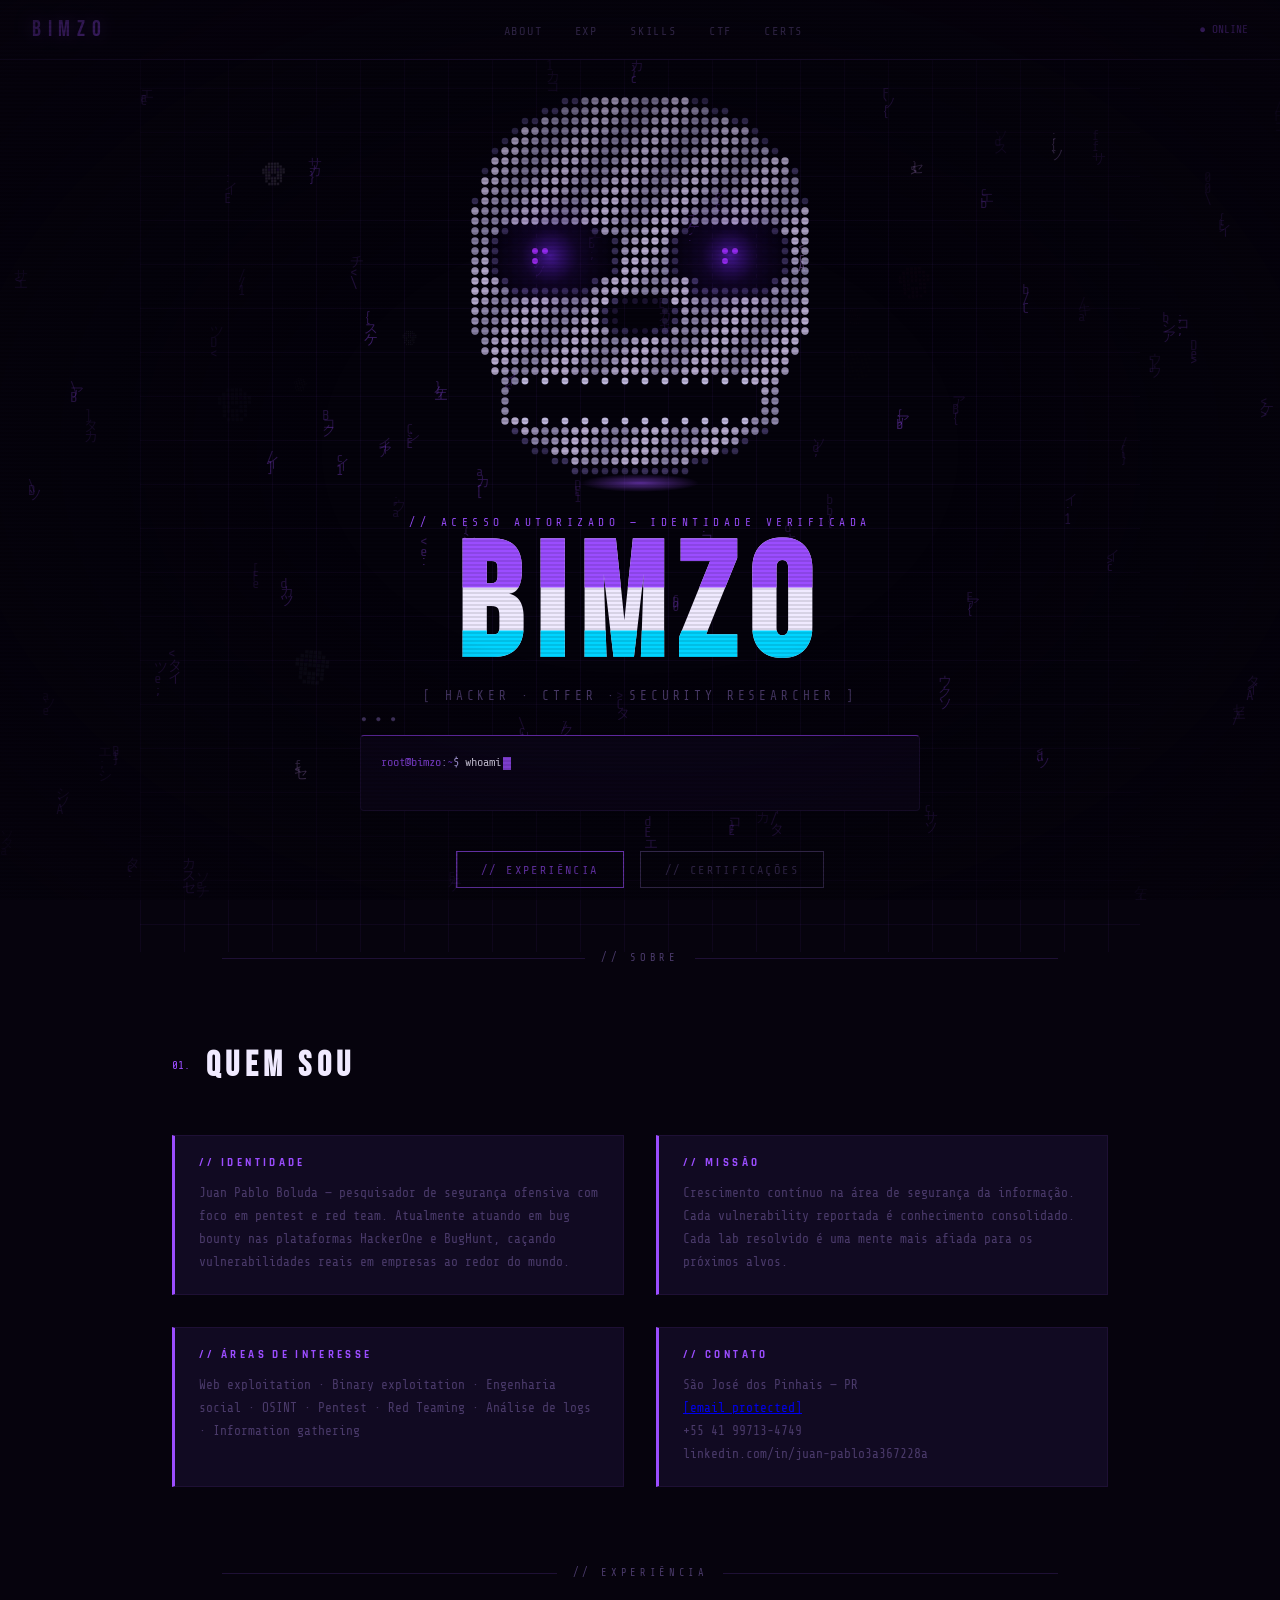
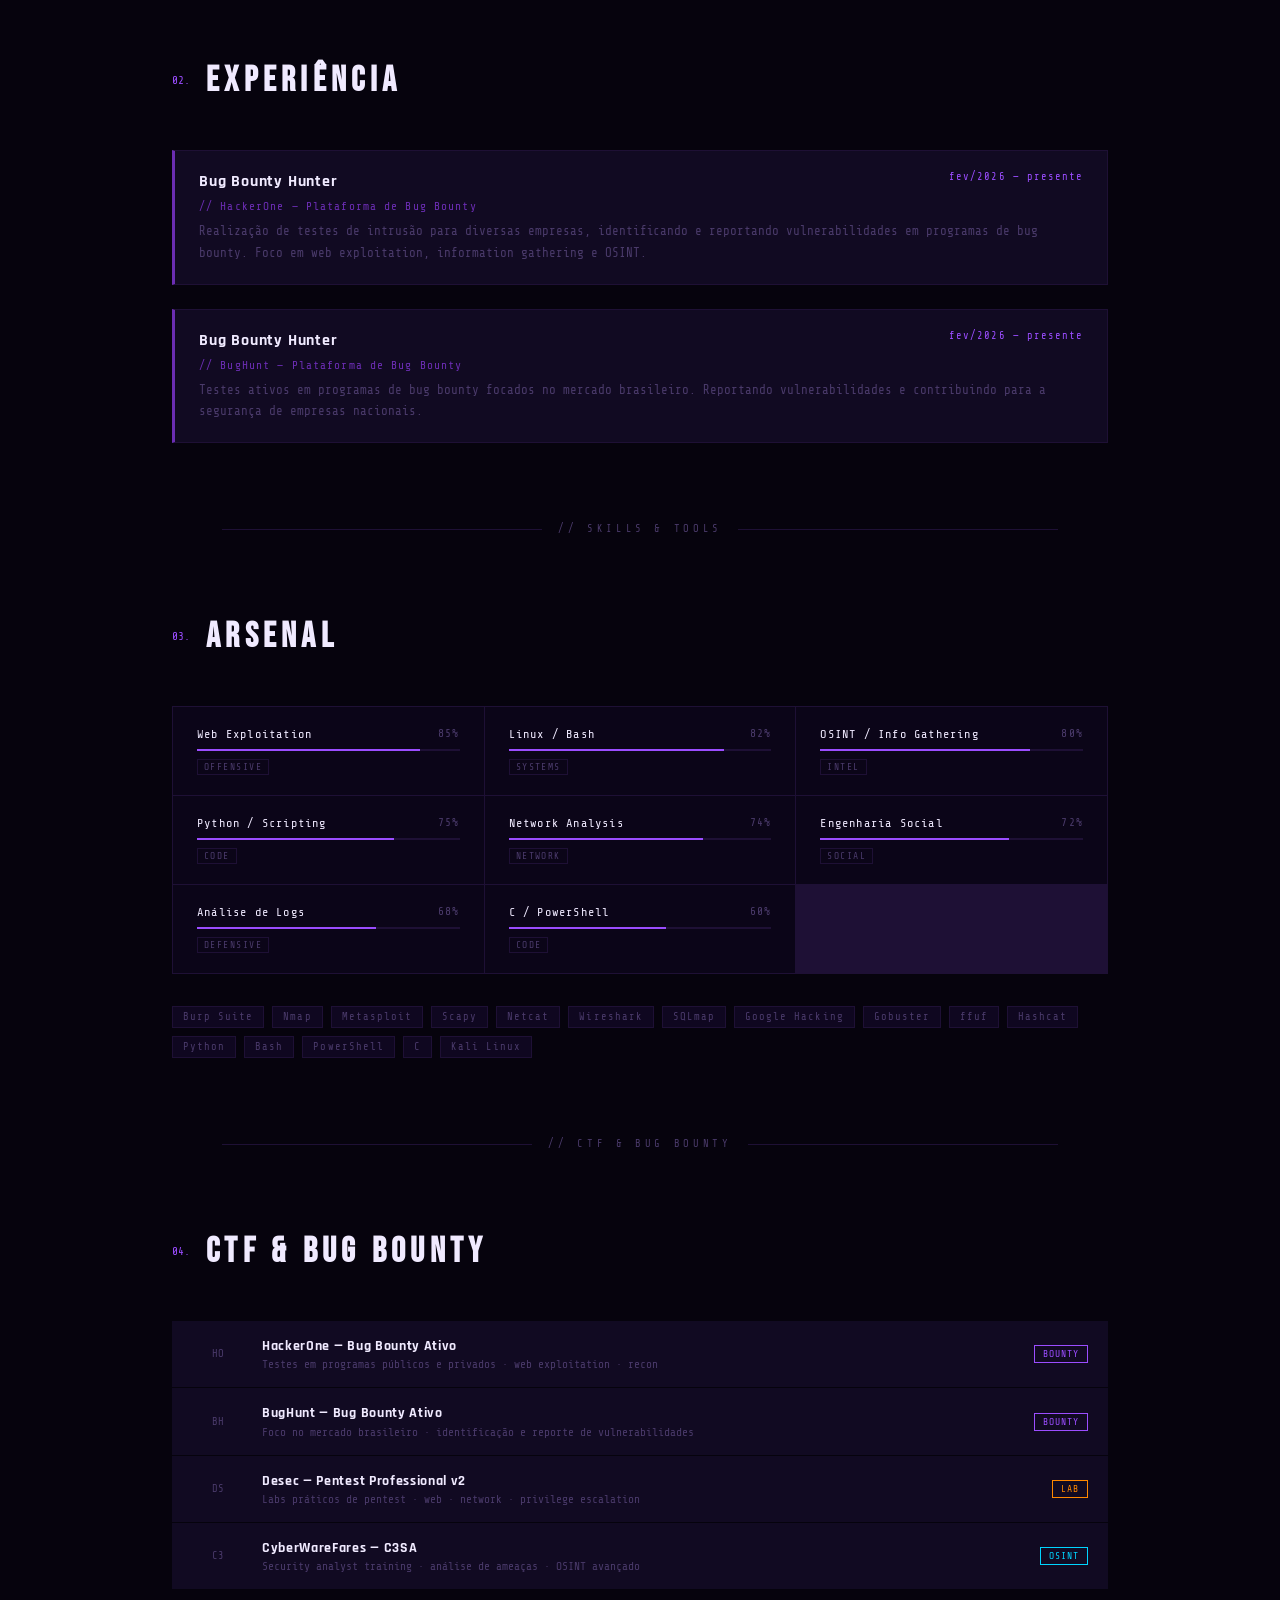
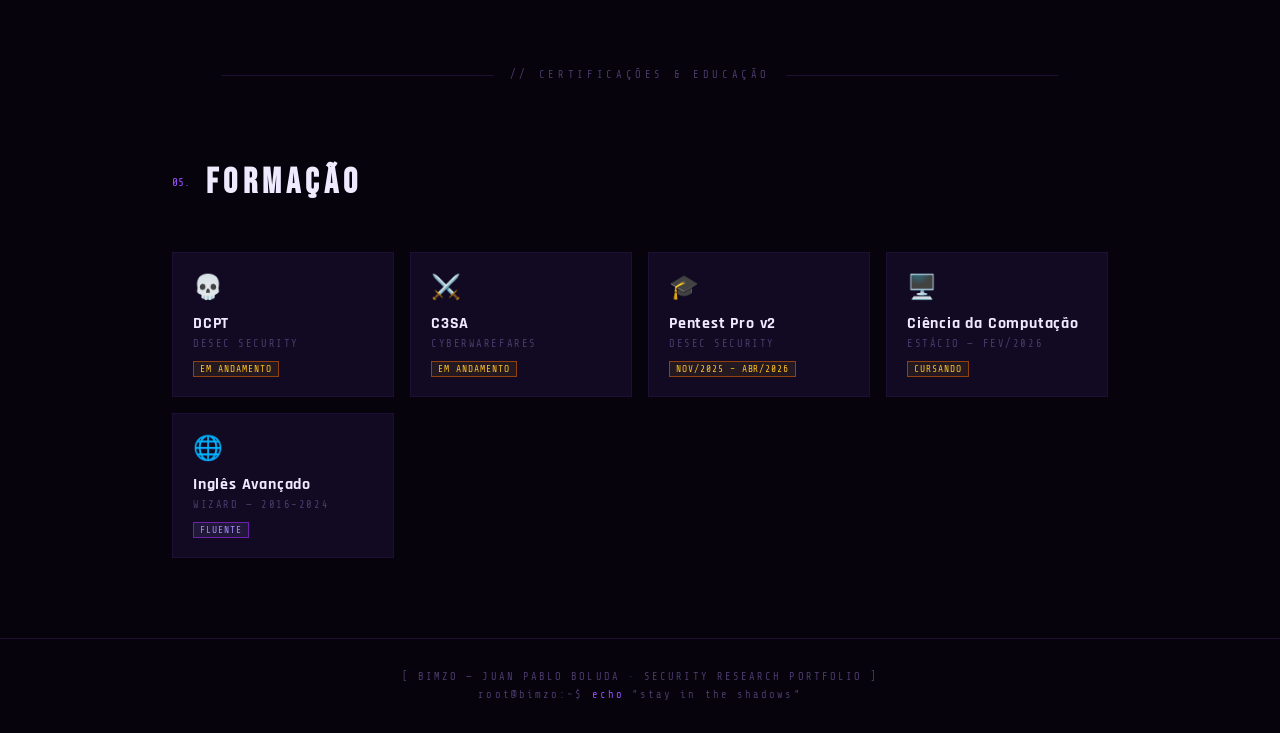
==== index.html @ a06bb389 "Rename portfolio2.html to index.html" ====
<!DOCTYPE html>
<html lang="pt-BR">
<head>
<meta charset="UTF-8">
<meta name="viewport" content="width=device-width, initial-scale=1.0">
<title>// BIMZO | PORTFOLIO</title>
<link href="https://fonts.googleapis.com/css2?family=Share+Tech+Mono&family=Bebas+Neue&family=Rajdhani:wght@300;500;700&display=swap" rel="stylesheet">
<style>
  :root {
    --pu:#9b4dff; --pu-dim:#6b2db3; --pu-glow:rgba(155,77,255,0.5);
    --pu-faint:rgba(155,77,255,0.06);
    --bg:#06030d; --bg2:#0b0518; --bg3:#0f0720;
    --card:#110a22; --border:#1e1035;
    --text:#c4b5fd; --muted:#4a3a6a; --white:#f0eaff;
  }
  *{margin:0;padding:0;box-sizing:border-box}
  html,body{background:var(--bg);color:var(--text);font-family:'Share Tech Mono',monospace;min-height:100vh;overflow-x:hidden}
  body{cursor:crosshair}
  a,button{cursor:crosshair}
  ::-webkit-scrollbar{width:4px}
  ::-webkit-scrollbar-track{background:var(--bg)}
  ::-webkit-scrollbar-thumb{background:var(--pu-dim)}

  /* scanlines */
  .scanlines{position:fixed;inset:0;background:repeating-linear-gradient(0deg,transparent,transparent 2px,rgba(0,0,0,0.1) 2px,rgba(0,0,0,0.1) 4px);pointer-events:none;z-index:9999}
  /* vignette */
  .vignette{position:fixed;inset:0;background:radial-gradient(ellipse at center,transparent 35%,rgba(6,3,13,0.82) 100%);pointer-events:none;z-index:9998}

  /* ── BG CANVAS ── */
  #bg-canvas{position:fixed;inset:0;width:100%;height:100%;pointer-events:none;z-index:0}

  /* ── NAV ── */
  nav{position:fixed;top:0;left:0;right:0;z-index:200;display:flex;align-items:center;justify-content:space-between;padding:1rem 2rem;border-bottom:1px solid var(--border);background:rgba(6,3,13,0.97);backdrop-filter:blur(8px)}
  .nav-logo{font-family:'Bebas Neue',sans-serif;font-size:1.4rem;letter-spacing:0.3em;color:var(--pu);text-shadow:0 0 16px var(--pu-glow)}
  .nav-links{display:flex;gap:2rem;list-style:none}
  .nav-links a{color:var(--muted);text-decoration:none;font-size:0.75rem;letter-spacing:0.15em;text-transform:uppercase;transition:color 0.2s}
  .nav-links a:hover{color:var(--pu)}
  .nav-status{font-size:0.7rem;color:var(--pu);animation:blink 1.5s step-end infinite}
  @keyframes blink{50%{opacity:0}}

  /* ── HERO ── */
  #hero{min-height:100vh;display:flex;flex-direction:column;align-items:center;justify-content:center;position:relative;padding:6rem 2rem 4rem;z-index:10}

  /* grid */
  .grid-bg{position:absolute;inset:0;background-image:linear-gradient(var(--pu-faint) 1px,transparent 1px),linear-gradient(90deg,var(--pu-faint) 1px,transparent 1px);background-size:44px 44px;pointer-events:none;z-index:1}

  /* ── MAIN SKULL ── */
  #skull-wrap{position:relative;margin-bottom:2.5rem;z-index:2}
  #skull-canvas{display:block;animation:skull-hover 4s ease-in-out infinite}
  .skull-glow-ring{position:absolute;bottom:-16px;left:50%;transform:translateX(-50%);width:120px;height:18px;background:radial-gradient(ellipse,rgba(155,77,255,0.55) 0%,transparent 70%);animation:glow-ring 4s ease-in-out infinite}
  @keyframes skull-hover{0%,100%{transform:translateY(0) rotate(-0.3deg)} 50%{transform:translateY(-14px) rotate(0.3deg)}}
  @keyframes glow-ring{0%,100%{opacity:.7;transform:translateX(-50%) scaleX(1)} 50%{opacity:.2;transform:translateX(-50%) scaleX(.6)}}

  /* hero text */
  .welcome-tag{font-size:0.7rem;letter-spacing:0.4em;color:var(--pu);text-transform:uppercase;margin-bottom:0.5rem;animation:fadeIn 1s both;z-index:2}
  .hero-title{font-family:'Bebas Neue',sans-serif;font-size:clamp(4rem,14vw,10rem);letter-spacing:0.08em;line-height:.9;color:var(--white);text-align:center;margin-bottom:.5rem;animation:fadeIn 1s .3s both;position:relative;display:inline-block;z-index:2}
  .hero-title::before,.hero-title::after{content:attr(data-text);position:absolute;top:0;left:0;width:100%;font-family:'Bebas Neue',sans-serif;font-size:inherit;letter-spacing:inherit}
  .hero-title::before{color:var(--pu);clip-path:polygon(0 0,100% 0,100% 35%,0 35%);animation:glitch-top 5s infinite steps(1)}
  .hero-title::after{color:#00d4ff;clip-path:polygon(0 65%,100% 65%,100% 100%,0 100%);animation:glitch-bot 5s infinite steps(1)}
  @keyframes glitch-top{0%,88%,100%{transform:none;opacity:0}90%{transform:translate(-4px,-2px);opacity:1}92%{transform:translate(4px,0);opacity:1}94%{opacity:0}}
  @keyframes glitch-bot{0%,88%,100%{transform:none;opacity:0}91%{transform:translate(4px,2px);opacity:1}93%{transform:translate(-4px,0);opacity:1}95%{opacity:0}}
  .hero-sub{font-size:.8rem;letter-spacing:.3em;color:var(--muted);text-align:center;margin-bottom:2rem;animation:fadeIn 1s .6s both;z-index:2}

  /* terminal */
  .terminal-box{width:min(560px,90vw);background:var(--bg2);border:1px solid var(--border);border-top:1px solid var(--pu-dim);border-radius:4px;padding:1rem 1.25rem;margin-bottom:2.5rem;animation:fadeIn 1s .9s both;position:relative;z-index:2}
  .terminal-box::before{content:'● ● ●';position:absolute;top:-1.4rem;left:0;font-size:.6rem;color:var(--muted);letter-spacing:.2em}
  .t-line{font-size:.75rem;line-height:1.8}
  .t-prompt{color:var(--pu)}
  .t-cmd{color:var(--white)}
  .t-cursor{display:inline-block;width:8px;height:13px;background:var(--pu);vertical-align:middle;animation:blink 1s step-end infinite;margin-left:2px}

  /* buttons */
  .hero-cta{display:flex;gap:1rem;flex-wrap:wrap;justify-content:center;animation:fadeIn 1s 1.2s both;z-index:2}
  .btn{font-family:'Share Tech Mono',monospace;font-size:.75rem;letter-spacing:.2em;text-transform:uppercase;padding:.65rem 1.5rem;border:1px solid var(--pu);color:var(--pu);background:transparent;text-decoration:none;transition:all .2s;position:relative;overflow:hidden}
  .btn::before{content:'';position:absolute;inset:0;background:var(--pu);transform:translateX(-100%);transition:transform .2s;z-index:0}
  .btn:hover::before{transform:translateX(0)}
  .btn:hover{color:var(--bg)}
  .btn span{position:relative;z-index:1}
  .btn-ghost{border-color:var(--muted);color:var(--muted)}
  .btn-ghost::before{background:var(--muted)}

  /* divider */
  .divider{display:flex;align-items:center;gap:1rem;padding:0 2rem;margin:0 auto;max-width:900px;position:relative;z-index:10}
  .divider::before,.divider::after{content:'';flex:1;height:1px;background:var(--border)}
  .divider-label{font-size:.65rem;letter-spacing:.35em;color:var(--muted);text-transform:uppercase;white-space:nowrap}

  section{padding:5rem 2rem;max-width:1000px;margin:0 auto;position:relative;z-index:10}
  .section-header{margin-bottom:3rem;display:flex;align-items:center;gap:1rem}
  .section-num{color:var(--pu);font-size:.7rem}
  .section-title{font-family:'Bebas Neue',sans-serif;font-size:2.2rem;letter-spacing:.15em;color:var(--white)}

  /* about */
  .about-grid{display:grid;grid-template-columns:1fr 1fr;gap:2rem}
  @media(max-width:640px){.about-grid{grid-template-columns:1fr}}
  .about-card{background:var(--card);border:1px solid var(--border);border-left:3px solid var(--pu);padding:1.25rem 1.5rem;transition:background .2s,border-left-color .2s}
  .about-card:hover{background:#160d2e;border-left-color:#bf7fff}
  .about-card h3{font-family:'Rajdhani',sans-serif;font-size:.7rem;letter-spacing:.3em;text-transform:uppercase;color:var(--pu);margin-bottom:.75rem}
  .about-card p{font-size:.8rem;color:var(--muted);line-height:1.8}

  /* experience */
  .exp-list{display:flex;flex-direction:column;gap:1.5rem}
  .exp-item{background:var(--card);border:1px solid var(--border);border-left:3px solid var(--pu-dim);padding:1.25rem 1.5rem;transition:border-left-color .2s,background .2s}
  .exp-item:hover{background:#160d2e;border-left-color:var(--pu)}
  .exp-header{display:flex;justify-content:space-between;align-items:flex-start;flex-wrap:wrap;gap:.5rem;margin-bottom:.5rem}
  .exp-title{font-family:'Rajdhani',sans-serif;font-size:1rem;font-weight:700;color:var(--white);letter-spacing:.05em}
  .exp-date{font-size:.65rem;color:var(--pu);letter-spacing:.1em}
  .exp-org{font-size:.7rem;color:var(--pu-dim);letter-spacing:.1em;margin-bottom:.5rem}
  .exp-desc{font-size:.78rem;color:var(--muted);line-height:1.7}

  /* skills */
  .skills-grid{display:grid;grid-template-columns:repeat(auto-fill,minmax(260px,1fr));gap:1px;background:var(--border);border:1px solid var(--border)}
  .skill-item{background:var(--bg2);padding:1.25rem 1.5rem;transition:background .2s}
  .skill-item:hover{background:var(--card)}
  .skill-item:hover .skill-bar-fill{box-shadow:0 0 8px var(--pu)}
  .skill-name{font-size:.75rem;letter-spacing:.1em;color:var(--white);margin-bottom:.5rem;display:flex;justify-content:space-between}
  .skill-name span{color:var(--muted);font-size:.7rem}
  .skill-bar{height:2px;background:var(--border);width:100%}
  .skill-bar-fill{height:100%;background:var(--pu);transition:width 1.2s ease}
  .skill-tag{display:inline-block;font-size:.6rem;letter-spacing:.15em;color:var(--muted);border:1px solid var(--border);padding:2px 6px;margin-top:.5rem;text-transform:uppercase}
  .tools-wrap{display:flex;flex-wrap:wrap;gap:.5rem;margin-top:1rem}
  .tool-tag{font-size:.65rem;letter-spacing:.1em;padding:4px 10px;background:var(--bg3);border:1px solid var(--border);color:var(--muted);transition:all .2s}
  .tool-tag:hover{border-color:var(--pu);color:var(--pu)}

  /* ctf */
  .ctf-list{display:flex;flex-direction:column;gap:1px}
  .ctf-item{display:grid;grid-template-columns:3rem 1fr auto;align-items:center;gap:1.25rem;padding:1rem 1.25rem;background:var(--card);border-left:2px solid transparent;transition:all .2s;text-decoration:none;color:inherit}
  .ctf-item:hover{border-left-color:var(--pu);background:#160d2e}
  .ctf-num{font-size:.65rem;color:var(--muted);text-align:center}
  .ctf-info h4{font-size:.85rem;color:var(--white);margin-bottom:.2rem;font-family:'Rajdhani',sans-serif;font-weight:700;letter-spacing:.05em}
  .ctf-info p{font-size:.7rem;color:var(--muted)}
  .ctf-badge{font-size:.6rem;padding:3px 8px;letter-spacing:.1em;text-transform:uppercase;border:1px solid}
  .badge-web{color:#ff8800;border-color:#ff8800}
  .badge-bounty{color:var(--pu);border-color:var(--pu)}
  .badge-osint{color:#00d4ff;border-color:#00d4ff}
  .badge-net{color:#a0ff80;border-color:#a0ff80}
  .badge-social{color:#ff80d5;border-color:#ff80d5}

  /* certs */
  .certs-grid{display:grid;grid-template-columns:repeat(auto-fill,minmax(220px,1fr));gap:1rem}
  .cert-card{background:var(--card);border:1px solid var(--border);padding:1.25rem;position:relative;overflow:hidden;transition:border-color .2s}
  .cert-card:hover{border-color:var(--pu-dim)}
  .cert-card::after{content:'';position:absolute;bottom:0;left:0;right:0;height:2px;background:var(--pu);transform:scaleX(0);transform-origin:left;transition:transform .3s}
  .cert-card:hover::after{transform:scaleX(1)}
  .cert-icon{font-size:1.5rem;margin-bottom:.75rem}
  .cert-name{font-family:'Rajdhani',sans-serif;font-size:1rem;font-weight:700;color:var(--white);letter-spacing:.05em;margin-bottom:.25rem}
  .cert-org{font-size:.65rem;color:var(--muted);letter-spacing:.15em;text-transform:uppercase;margin-bottom:.5rem}
  .cert-status{font-size:.6rem;padding:2px 6px;letter-spacing:.1em;text-transform:uppercase}
  .status-done{background:rgba(167,139,250,.1);color:#a78bfa;border:1px solid #6b21a8}
  .status-progress{background:rgba(251,191,36,.08);color:#fbbf24;border:1px solid #92400e}
  .status-planned{background:rgba(85,85,85,.1);color:var(--muted);border:1px solid var(--border)}

  footer{border-top:1px solid var(--border);padding:2rem;text-align:center;font-size:.65rem;color:var(--muted);letter-spacing:.2em;position:relative;z-index:10}

  @keyframes fadeIn{from{opacity:0;transform:translateY(16px)}to{opacity:1;transform:translateY(0)}}
  .reveal{opacity:0;transform:translateY(20px);transition:opacity .7s,transform .7s}
  .reveal.visible{opacity:1;transform:none}
</style>
</head>
<body>

<canvas id="bg-canvas"></canvas>
<div class="scanlines"></div>
<div class="vignette"></div>

<nav>
  <div class="nav-logo">BIMZO</div>
  <ul class="nav-links">
    <li><a href="#sobre">about</a></li>
    <li><a href="#exp">exp</a></li>
    <li><a href="#skills">skills</a></li>
    <li><a href="#ctf">ctf</a></li>
    <li><a href="#certs">certs</a></li>
  </ul>
  <div class="nav-status">● ONLINE</div>
</nav>

<section id="hero">
  <div class="grid-bg"></div>

  <div id="skull-wrap">
    <canvas id="skull-canvas" width="340" height="380"></canvas>
    <div class="skull-glow-ring"></div>
  </div>

  <div class="welcome-tag">// acesso autorizado — identidade verificada</div>
  <h1 class="hero-title" data-text="BIMZO">BIMZO</h1>
  <p class="hero-sub">[ HACKER · CTFER · SECURITY RESEARCHER ]</p>

  <div class="terminal-box">
    <div class="t-line"><span class="t-prompt">root@bimzo</span>:<span style="color:#7c3aed">~</span>$ <span class="t-cmd" id="typewriter"></span><span class="t-cursor"></span></div>
    <div class="t-line" id="t-out" style="min-height:1.3rem;color:#a78bfa"></div>
  </div>

  <div class="hero-cta">
    <a class="btn" href="#exp"><span>// Experiência</span></a>
    <a class="btn btn-ghost" href="#certs"><span>// Certificações</span></a>
  </div>
</section>

<div class="divider"><span class="divider-label">// SOBRE</span></div>
<section id="sobre">
  <div class="section-header reveal">
    <span class="section-num">01.</span>
    <h2 class="section-title">QUEM SOU</h2>
  </div>
  <div class="about-grid">
    <div class="about-card reveal">
      <h3>// identidade</h3>
      <p>Juan Pablo Boluda — pesquisador de segurança ofensiva com foco em pentest e red team. Atualmente atuando em bug bounty nas plataformas HackerOne e BugHunt, caçando vulnerabilidades reais em empresas ao redor do mundo.</p>
    </div>
    <div class="about-card reveal">
      <h3>// missão</h3>
      <p>Crescimento contínuo na área de segurança da informação. Cada vulnerability reportada é conhecimento consolidado. Cada lab resolvido é uma mente mais afiada para os próximos alvos.</p>
    </div>
    <div class="about-card reveal">
      <h3>// áreas de interesse</h3>
      <p>Web exploitation · Binary exploitation · Engenharia social · OSINT · Pentest · Red Teaming · Análise de logs · Information gathering</p>
    </div>
    <div class="about-card reveal">
      <h3>// contato</h3>
      <p>São José dos Pinhais — PR<br><a href="/cdn-cgi/l/email-protection" class="__cf_email__" data-cfemail="ff958a9e919d90938a9b9ecdc8c7bf98929e9693d19c9092">[email&#160;protected]</a><br>+55 41 99713-4749<br>linkedin.com/in/juan-pablo3a367228a</p>
    </div>
  </div>
</section>

<div class="divider"><span class="divider-label">// EXPERIÊNCIA</span></div>
<section id="exp">
  <div class="section-header reveal">
    <span class="section-num">02.</span>
    <h2 class="section-title">EXPERIÊNCIA</h2>
  </div>
  <div class="exp-list">
    <div class="exp-item reveal">
      <div class="exp-header">
        <div class="exp-title">Bug Bounty Hunter</div>
        <div class="exp-date">fev/2026 — presente</div>
      </div>
      <div class="exp-org">// HackerOne — Plataforma de Bug Bounty</div>
      <div class="exp-desc">Realização de testes de intrusão para diversas empresas, identificando e reportando vulnerabilidades em programas de bug bounty. Foco em web exploitation, information gathering e OSINT.</div>
    </div>
    <div class="exp-item reveal">
      <div class="exp-header">
        <div class="exp-title">Bug Bounty Hunter</div>
        <div class="exp-date">fev/2026 — presente</div>
      </div>
      <div class="exp-org">// BugHunt — Plataforma de Bug Bounty</div>
      <div class="exp-desc">Testes ativos em programas de bug bounty focados no mercado brasileiro. Reportando vulnerabilidades e contribuindo para a segurança de empresas nacionais.</div>
    </div>
  </div>
</section>

<div class="divider"><span class="divider-label">// SKILLS & TOOLS</span></div>
<section id="skills">
  <div class="section-header reveal">
    <span class="section-num">03.</span>
    <h2 class="section-title">ARSENAL</h2>
  </div>
  <div class="skills-grid reveal">
    <div class="skill-item">
      <div class="skill-name">Web Exploitation <span>85%</span></div>
      <div class="skill-bar"><div class="skill-bar-fill" style="width:0%" data-w="85%"></div></div>
      <span class="skill-tag">offensive</span>
    </div>
    <div class="skill-item">
      <div class="skill-name">Linux / Bash <span>82%</span></div>
      <div class="skill-bar"><div class="skill-bar-fill" style="width:0%" data-w="82%"></div></div>
      <span class="skill-tag">systems</span>
    </div>
    <div class="skill-item">
      <div class="skill-name">OSINT / Info Gathering <span>80%</span></div>
      <div class="skill-bar"><div class="skill-bar-fill" style="width:0%" data-w="80%"></div></div>
      <span class="skill-tag">intel</span>
    </div>
    <div class="skill-item">
      <div class="skill-name">Python / Scripting <span>75%</span></div>
      <div class="skill-bar"><div class="skill-bar-fill" style="width:0%" data-w="75%"></div></div>
      <span class="skill-tag">code</span>
    </div>
    <div class="skill-item">
      <div class="skill-name">Network Analysis <span>74%</span></div>
      <div class="skill-bar"><div class="skill-bar-fill" style="width:0%" data-w="74%"></div></div>
      <span class="skill-tag">network</span>
    </div>
    <div class="skill-item">
      <div class="skill-name">Engenharia Social <span>72%</span></div>
      <div class="skill-bar"><div class="skill-bar-fill" style="width:0%" data-w="72%"></div></div>
      <span class="skill-tag">social</span>
    </div>
    <div class="skill-item">
      <div class="skill-name">Análise de Logs <span>68%</span></div>
      <div class="skill-bar"><div class="skill-bar-fill" style="width:0%" data-w="68%"></div></div>
      <span class="skill-tag">defensive</span>
    </div>
    <div class="skill-item">
      <div class="skill-name">C / PowerShell <span>60%</span></div>
      <div class="skill-bar"><div class="skill-bar-fill" style="width:0%" data-w="60%"></div></div>
      <span class="skill-tag">code</span>
    </div>
  </div>
  <div class="tools-wrap reveal" style="margin-top:2rem">
    <span class="tool-tag">Burp Suite</span><span class="tool-tag">Nmap</span>
    <span class="tool-tag">Metasploit</span><span class="tool-tag">Scapy</span>
    <span class="tool-tag">Netcat</span><span class="tool-tag">Wireshark</span>
    <span class="tool-tag">SQLmap</span><span class="tool-tag">Google Hacking</span>
    <span class="tool-tag">Gobuster</span><span class="tool-tag">ffuf</span>
    <span class="tool-tag">Hashcat</span><span class="tool-tag">Python</span>
    <span class="tool-tag">Bash</span><span class="tool-tag">PowerShell</span>
    <span class="tool-tag">C</span><span class="tool-tag">Kali Linux</span>
  </div>
</section>

<div class="divider"><span class="divider-label">// CTF & BUG BOUNTY</span></div>
<section id="ctf">
  <div class="section-header reveal">
    <span class="section-num">04.</span>
    <h2 class="section-title">CTF & BUG BOUNTY</h2>
  </div>
  <div class="ctf-list">
    <div class="ctf-item reveal">
      <div class="ctf-num">HO</div>
      <div class="ctf-info">
        <h4>HackerOne — Bug Bounty Ativo</h4>
        <p>Testes em programas públicos e privados · web exploitation · recon</p>
      </div>
      <span class="ctf-badge badge-bounty">bounty</span>
    </div>
    <div class="ctf-item reveal">
      <div class="ctf-num">BH</div>
      <div class="ctf-info">
        <h4>BugHunt — Bug Bounty Ativo</h4>
        <p>Foco no mercado brasileiro · identificação e reporte de vulnerabilidades</p>
      </div>
      <span class="ctf-badge badge-bounty">bounty</span>
    </div>
    <div class="ctf-item reveal">
      <div class="ctf-num">DS</div>
      <div class="ctf-info">
        <h4>Desec — Pentest Professional v2</h4>
        <p>Labs práticos de pentest · web · network · privilege escalation</p>
      </div>
      <span class="ctf-badge badge-web">lab</span>
    </div>
    <div class="ctf-item reveal">
      <div class="ctf-num">C3</div>
      <div class="ctf-info">
        <h4>CyberWareFares — C3SA</h4>
        <p>Security analyst training · análise de ameaças · OSINT avançado</p>
      </div>
      <span class="ctf-badge badge-osint">osint</span>
    </div>
  </div>
</section>

<div class="divider"><span class="divider-label">// CERTIFICAÇÕES & EDUCAÇÃO</span></div>
<section id="certs">
  <div class="section-header reveal">
    <span class="section-num">05.</span>
    <h2 class="section-title">FORMAÇÃO</h2>
  </div>
  <div class="certs-grid">
    <div class="cert-card reveal">
      <div class="cert-icon">💀</div>
      <div class="cert-name">DCPT</div>
      <div class="cert-org">Desec Security</div>
      <span class="cert-status status-progress">em andamento</span>
    </div>
    <div class="cert-card reveal">
      <div class="cert-icon">⚔️</div>
      <div class="cert-name">C3SA</div>
      <div class="cert-org">CyberWareFares</div>
      <span class="cert-status status-progress">em andamento</span>
    </div>
    <div class="cert-card reveal">
      <div class="cert-icon">🎓</div>
      <div class="cert-name">Pentest Pro v2</div>
      <div class="cert-org">Desec Security</div>
      <span class="cert-status status-progress">nov/2025 – abr/2026</span>
    </div>
    <div class="cert-card reveal">
      <div class="cert-icon">🖥️</div>
      <div class="cert-name">Ciência da Computação</div>
      <div class="cert-org">Estácio — fev/2026</div>
      <span class="cert-status status-progress">cursando</span>
    </div>
    <div class="cert-card reveal">
      <div class="cert-icon">🌐</div>
      <div class="cert-name">Inglês Avançado</div>
      <div class="cert-org">Wizard — 2016–2024</div>
      <span class="cert-status status-done">fluente</span>
    </div>
  </div>
</section>

<footer>
  <p style="margin-bottom:.4rem">[ BIMZO — JUAN PABLO BOLUDA · SECURITY RESEARCH PORTFOLIO ]</p>
  <p>root@bimzo:~$ <span style="color:var(--pu)">echo</span> "stay in the shadows"</p>
</footer>

<script>
/* ═══════════════════════════════════════════════
   BACKGROUND — matrix rain + floating skulls
═══════════════════════════════════════════════ */
(function(){
  const cv  = document.getElementById('bg-canvas');
  const ctx = cv.getContext('2d');
  let W, H;

  function resize(){
    W = cv.width  = window.innerWidth;
    H = cv.height = window.innerHeight;
    initCols();
  }
  window.addEventListener('resize', resize);

  const CHARS = '01ABCDEFabcdef<>{}[]/\\;:アイウエカキクケコサシスセソタチツ';
  const FS = 14;
  let cols = [];

  function initCols(){
    cols = [];
    const n = Math.ceil(W / FS);
    for(let i=0;i<n;i++) cols.push({
      y:      Math.floor(Math.random() * H / FS),
      speed:  0.25 + Math.random() * 0.6,
      bright: Math.random() > 0.93,
      op:     0.04 + Math.random() * 0.1,
    });
  }

  function drawRain(){
    /* fade trail */
    ctx.fillStyle = 'rgba(6,3,13,0.12)';
    ctx.fillRect(0, 0, W, H);

    ctx.font = FS + 'px Share Tech Mono, monospace';
    cols.forEach((c, i) => {
      const ch = CHARS[Math.floor(Math.random() * CHARS.length)];
      const x  = i * FS;
      const y  = c.y * FS;
      /* head bright */
      ctx.fillStyle = c.bright
        ? `rgba(210,160,255,${c.op * 3.5})`
        : `rgba(155,77,255,${c.op * 2.8})`;
      ctx.fillText(ch, x, y);
      c.y += c.speed;
      if(c.y * FS > H + FS * 25){
        c.y     = -Math.random() * 30;
        c.speed = 0.25 + Math.random() * 0.6;
        c.bright= Math.random() > 0.93;
        c.op    = 0.04 + Math.random() * 0.1;
      }
    });
  }

  /* mini skull sprite */
  const SPR = [
    [0,0,1,1,1,1,0,0],
    [0,1,1,1,1,1,1,0],
    [1,1,2,1,1,2,1,1],
    [1,1,1,1,1,1,1,1],
    [0,1,1,0,0,1,1,0],
    [0,1,1,1,1,1,1,0],
    [0,1,0,1,1,0,1,0],
    [0,0,1,1,1,1,0,0],
  ];

  const bgSkulls = Array.from({length:14}, () => ({
    x:     Math.random() * window.innerWidth,
    y:     Math.random() * window.innerHeight,
    sc:    1.5 + Math.random() * 3,
    vy:    -(0.1 + Math.random() * 0.3),
    vx:    (Math.random() - 0.5) * 0.12,
    rot:   (Math.random() - 0.5) * 0.5,
    rotV:  (Math.random() - 0.5) * 0.004,
    op:    0.03 + Math.random() * 0.07,
    ph:    Math.random() * Math.PI * 2,
  }));

  function drawMiniSkull(sk, t){
    const a = sk.op * (0.5 + 0.5 * Math.sin(t * 0.015 + sk.ph));
    ctx.save();
    ctx.translate(sk.x, sk.y);
    ctx.rotate(sk.rot);
    ctx.globalAlpha = a;
    SPR.forEach((row, ry) => {
      row.forEach((v, rx) => {
        if(!v) return;
        ctx.fillStyle = v===2 ? 'rgba(155,77,255,1)' : 'rgba(200,190,230,1)';
        ctx.fillRect((rx-4)*sk.sc, (ry-4)*sk.sc, sk.sc-0.5, sk.sc-0.5);
      });
    });
    ctx.restore();
    ctx.globalAlpha = 1;
  }

  W = cv.width  = window.innerWidth;
  H = cv.height = window.innerHeight;
  ctx.fillStyle = '#06030d';
  ctx.fillRect(0, 0, W, H);
  initCols();

  let bgT = 0;
  function bgLoop(){
    drawRain();
    bgSkulls.forEach(sk => {
      drawMiniSkull(sk, bgT);
      sk.y  += sk.vy;
      sk.x  += sk.vx;
      sk.rot += sk.rotV;
      if(sk.y < -80){ sk.y = H + 80; sk.x = Math.random() * W; }
      if(sk.x < -80) sk.x = W + 80;
      if(sk.x > W+80) sk.x = -80;
    });
    bgT++;
    requestAnimationFrame(bgLoop);
  }
  bgLoop();
})();


/* ═══════════════════════════════════════════════════════
   MAIN SKULL — ASCII-art gothic style
   Inspirado na caveira de referência: forma orgânica,
   olhos fundos arredondados, mandíbula detalhada,
   renderizada como pontos/chars no canvas com glow roxo.
   Jaw anima abrindo e fechando.
═══════════════════════════════════════════════════════ */
(function(){
  const CV  = document.getElementById('skull-canvas');
  const ctx = CV.getContext('2d');
  const W   = CV.width;
  const H   = CV.height;

  // We render using a grid of small filled circles (dot-matrix feel)
  // but the SHAPE is driven by the ASCII art reference: wide rounded
  // cranium, deep oval eye sockets, broad cheekbones, detailed jaw.

  const COLS = 34;
  const ROWS = 38;
  const CW   = W / COLS;  // ~10px per cell
  const CH   = H / ROWS;  // ~10px per cell

  // Cell types
  const _ = 0; // empty/outside
  const B = 1; // bone
  const E = 2; // eye socket (dark void)
  const G = 3; // eye glow center
  const N = 4; // nose cavity
  const S = 5; // stitch / seam
  const T = 6; // tooth
  const D = 7; // dark bone (shadow)
  const C = 8; // crack

  // ── SKULL HEAD + UPPER FACE (rows 0-23) ──
  const HEAD = [
  //  0  1  2  3  4  5  6  7  8  9 10 11 12 13 14 15 16 17 18 19 20 21 22 23 24 25 26 27 28 29 30 31 32 33
    [ _,_,_,_,_,_,_,_,_,D,D,B,B,B,B,B,B,B,B,B,B,B,D,D,_,_,_,_,_,_,_,_,_,_ ], // 0
    [ _,_,_,_,_,_,_,D,D,B,B,B,B,B,B,B,B,B,B,B,B,B,B,B,D,D,_,_,_,_,_,_,_,_ ], // 1
    [ _,_,_,_,_,D,D,B,B,B,B,B,B,B,B,B,B,B,B,B,B,B,B,B,B,B,D,D,_,_,_,_,_,_ ], // 2
    [ _,_,_,_,D,B,B,B,B,B,B,B,B,B,B,B,B,B,B,B,B,B,B,B,B,B,B,B,D,_,_,_,_,_ ], // 3
    [ _,_,_,D,B,B,B,B,B,B,B,B,B,B,B,B,B,B,B,B,B,B,B,B,B,B,B,B,B,D,_,_,_,_ ], // 4
    [ _,_,D,B,B,B,B,B,B,B,B,B,B,B,B,B,B,B,B,B,B,B,B,B,B,B,B,B,B,B,D,_,_,_ ], // 5
    [ _,_,B,B,B,B,B,B,B,B,B,B,B,B,B,B,B,B,B,B,B,B,B,B,B,B,B,B,B,B,B,B,_,_ ], // 6
    [ _,D,B,B,B,B,B,B,B,B,B,B,B,B,B,B,B,B,B,B,B,B,B,B,B,B,B,B,B,B,B,B,D,_ ], // 7
    [ _,B,B,B,B,B,B,B,B,B,B,B,B,B,B,B,B,B,B,B,B,B,B,B,B,B,B,B,B,B,B,B,B,_ ], // 8
    [ _,B,B,B,B,B,B,B,B,B,B,B,B,B,B,B,B,B,B,B,B,B,B,B,B,B,B,B,B,B,B,B,B,_ ], // 9
    [ D,B,B,B,B,B,B,B,B,B,B,B,B,B,B,B,B,B,B,B,B,B,B,B,B,B,B,B,B,B,B,B,B,D ], // 10
    [ B,B,B,B,B,B,B,B,B,B,B,B,B,B,B,B,B,B,B,B,B,B,B,B,B,B,B,B,B,B,B,B,B,B ], // 11
    [ B,B,B,B,B,B,B,B,B,B,B,B,B,B,B,B,B,B,B,B,B,B,B,B,B,B,B,B,B,B,B,B,B,B ], // 12 widest
    // eye sockets — large deep ovals inspired by ref
    // left eye: cols 3-12, right eye: cols 21-30
    [ B,B,B,D,E,E,E,E,E,E,E,E,D,B,B,B,B,B,B,B,B,D,E,E,E,E,E,E,E,E,D,B,B,B ], // 13
    [ B,B,D,E,E,E,E,E,E,E,E,E,E,E,D,B,B,B,B,B,D,E,E,E,E,E,E,E,E,E,E,D,B,B ], // 14
    [ B,B,D,E,E,E,G,G,E,E,E,E,E,E,D,B,B,B,B,B,D,E,E,E,E,G,G,E,E,E,E,D,B,B ], // 15 glow
    [ B,B,D,E,E,E,G,E,E,E,E,E,E,E,D,B,B,B,B,B,D,E,E,E,E,G,E,E,E,E,E,D,B,B ], // 16
    [ B,B,D,E,E,E,E,E,E,E,E,E,E,E,D,B,B,B,B,B,D,E,E,E,E,E,E,E,E,E,E,D,B,B ], // 17
    [ B,B,B,D,E,E,E,E,E,E,E,E,D,B,B,B,B,B,B,B,B,B,D,E,E,E,E,E,E,E,D,B,B,B ], // 18
    [ B,B,B,B,D,D,D,D,D,D,D,D,B,B,B,B,B,B,B,B,B,B,D,D,D,D,D,D,D,D,B,B,B,B ], // 19 socket bottom
    // nose bridge + nasal cavity
    [ B,B,B,B,B,B,B,B,B,B,B,B,B,B,D,N,N,N,N,D,B,B,B,B,B,B,B,B,B,B,B,B,B,B ], // 20
    [ B,B,B,B,B,B,B,B,B,B,B,B,B,D,N,_,_,_,_,N,D,B,B,B,B,B,B,B,B,B,B,B,B,B ], // 21
    [ B,B,B,B,B,B,B,B,B,B,B,B,B,D,N,_,_,_,_,N,D,B,B,B,B,B,B,B,B,B,B,B,B,B ], // 22
    [ B,B,B,B,B,B,B,B,B,B,B,B,B,B,D,D,N,N,D,D,B,B,B,B,B,B,B,B,B,B,B,B,B,B ], // 23
    // cheeks widen slightly
    [ _,B,B,B,B,B,B,B,B,B,B,B,B,B,B,B,B,B,B,B,B,B,B,B,B,B,B,B,B,B,B,B,B,_ ], // 24
    [ _,B,B,B,B,B,B,B,B,B,B,B,B,B,B,B,B,B,B,B,B,B,B,B,B,B,B,B,B,B,B,B,B,_ ], // 25
    [ _,_,B,B,B,B,B,B,B,B,B,B,B,B,B,B,B,B,B,B,B,B,B,B,B,B,B,B,B,B,B,B,_,_ ], // 26 cheeks narrow
    [ _,_,B,B,B,B,B,B,B,B,B,B,B,B,B,B,B,B,B,B,B,B,B,B,B,B,B,B,B,B,B,B,_,_ ], // 27
  ];

  // ── JAW CLOSED — stitched mouth (rows 28-37) ──
  const JAW_C = [
    [ _,_,_,B,B,B,B,B,B,B,B,B,B,B,B,B,B,B,B,B,B,B,B,B,B,B,B,B,B,B,B,_,_,_ ], // 28 upper lip
    [ _,_,_,B,B,S,B,_,S,B,_,S,B,_,S,B,_,S,B,_,S,B,_,S,B,_,S,B,B,B,B,_,_,_ ], // 29 stitch row
    [ _,_,_,B,B,_,_,_,_,_,_,_,_,_,_,_,_,_,_,_,_,_,_,_,_,_,_,_,B,B,B,_,_,_ ], // 30 seam gap
    [ _,_,_,B,B,S,B,_,S,B,_,S,B,_,S,B,_,S,B,_,S,B,_,S,B,_,S,B,B,B,B,_,_,_ ], // 31 stitch row
    [ _,_,_,B,B,B,B,B,B,B,B,B,B,B,B,B,B,B,B,B,B,B,B,B,B,B,B,B,B,B,B,_,_,_ ], // 32 lower lip
    [ _,_,_,_,D,B,B,B,B,B,B,B,B,B,B,B,B,B,B,B,B,B,B,B,B,B,B,B,B,D,_,_,_,_ ], // 33
    [ _,_,_,_,_,D,B,B,B,B,B,B,B,B,B,B,B,B,B,B,B,B,B,B,B,B,B,D,_,_,_,_,_,_ ], // 34
    [ _,_,_,_,_,_,D,D,B,B,B,B,B,B,B,B,B,B,B,B,B,B,B,B,B,D,D,_,_,_,_,_,_,_ ], // 35
    [ _,_,_,_,_,_,_,_,D,D,B,B,B,B,B,B,B,B,B,B,B,B,D,D,_,_,_,_,_,_,_,_,_,_ ], // 36 chin
    [ _,_,_,_,_,_,_,_,_,_,D,D,D,D,D,D,D,D,D,D,D,D,_,_,_,_,_,_,_,_,_,_,_,_ ], // 37 chin tip
  ];

  // ── JAW OPEN — exposed teeth (rows 28-37) ──
  const JAW_O = [
    [ _,_,_,B,B,T,_,T,_,T,_,T,_,T,_,T,_,T,_,T,_,T,_,T,_,T,_,T,B,B,B,_,_,_ ], // 28 upper teeth
    [ _,_,_,B,_,_,_,_,_,_,_,_,_,_,_,_,_,_,_,_,_,_,_,_,_,_,_,_,_,B,B,_,_,_ ], // 29 dark void
    [ _,_,_,B,_,_,_,_,_,_,_,_,_,_,_,_,_,_,_,_,_,_,_,_,_,_,_,_,_,B,B,_,_,_ ], // 30 void
    [ _,_,_,B,_,_,_,_,_,_,_,_,_,_,_,_,_,_,_,_,_,_,_,_,_,_,_,_,_,B,B,_,_,_ ], // 31 void
    [ _,_,_,B,B,T,_,T,_,T,_,T,_,T,_,T,_,T,_,T,_,T,_,T,_,T,_,T,B,B,B,_,_,_ ], // 32 lower teeth
    [ _,_,_,_,D,B,B,B,B,B,B,B,B,B,B,B,B,B,B,B,B,B,B,B,B,B,B,B,B,D,_,_,_,_ ], // 33
    [ _,_,_,_,_,D,B,B,B,B,B,B,B,B,B,B,B,B,B,B,B,B,B,B,B,B,B,D,_,_,_,_,_,_ ], // 34
    [ _,_,_,_,_,_,D,D,B,B,B,B,B,B,B,B,B,B,B,B,B,B,B,B,B,D,D,_,_,_,_,_,_,_ ], // 35
    [ _,_,_,_,_,_,_,_,D,D,B,B,B,B,B,B,B,B,B,B,B,B,D,D,_,_,_,_,_,_,_,_,_,_ ], // 36
    [ _,_,_,_,_,_,_,_,_,_,D,D,D,D,D,D,D,D,D,D,D,D,_,_,_,_,_,_,_,_,_,_,_,_ ], // 37
  ];

  function drawCell(col, row, code, eyeT){
    if(!code) return;
    const cx = col * CW + CW * 0.5;
    const cy = row * CH + CH * 0.5;
    const rr = Math.min(CW, CH) * 0.42;

    let color, alpha = 1, radius = rr;

    switch(code){
      case B: {
        // bone — subtle LED shimmer
        const sh = 0.55 + 0.22 * Math.sin(col*0.9 + row*0.65 + eyeT*2.5);
        const rv = Math.round(145 + 80*sh);
        const gv = Math.round(138 + 72*sh);
        const bv = Math.round(185 + 60*sh);
        color = `rgb(${rv},${gv},${bv})`;
        alpha = 0.68 + 0.27*sh;
        radius = rr * 0.88;
        break;
      }
      case D: {
        // dark bone / shadow
        const sh = 0.3 + 0.15*Math.sin(col*0.7+row*0.5+eyeT*2);
        color = `rgb(${Math.round(70+40*sh)},${Math.round(60+35*sh)},${Math.round(110+50*sh)})`;
        alpha = 0.6 + 0.2*sh;
        radius = rr * 0.8;
        break;
      }
      case E: {
        // eye socket — near-black with faint depth
        color = '#04020f';
        alpha = 0.92;
        radius = rr * 0.75;
        break;
      }
      case G: {
        // eye glow nucleus — intense purple
        const p = 0.6 + 0.4*eyeT;
        color = `rgb(${Math.round(130+60*p)},${Math.round(30+20*p)},${Math.round(220+35*p)})`;
        alpha = 0.85 + 0.15*eyeT;
        radius = rr * 0.7;
        break;
      }
      case N: {
        // nasal shadow
        color = `rgba(40,30,70,${0.5+0.2*eyeT})`;
        radius = rr * 0.7;
        break;
      }
      case S: {
        // stitch — pulsing purple-red dot
        const p = 0.4 + 0.5*eyeT;
        color = `rgba(160,40,255,${p})`;
        radius = rr * 0.55;
        break;
      }
      case T: {
        // tooth — cold white
        color = '#d0c8f0';
        alpha = 0.9;
        radius = rr * 0.82;
        break;
      }
      case C: {
        // crack
        color = '#1a0a30';
        alpha = 0.8;
        radius = rr * 0.5;
        break;
      }
      default: return;
    }

    ctx.globalAlpha = alpha;
    ctx.fillStyle   = color;
    ctx.beginPath();
    ctx.arc(cx, cy, radius, 0, Math.PI * 2);
    ctx.fill();
    ctx.globalAlpha = 1;
  }

  function drawGrid(grid, rowOffset, eyeT){
    grid.forEach((row, ry) => {
      row.forEach((v, rx) => {
        drawCell(rx, ry + rowOffset, v, eyeT);
      });
    });
  }

  function drawEyeAura(eyeT){
    // deep purple radial glow over each eye socket
    const a = 0.06 + 0.14 * eyeT;
    // left eye center: col ~7.5, row ~16
    // right eye center: col ~26, row ~16
    [
      [7.5,  15.5],
      [25.5, 15.5],
    ].forEach(([ec, er]) => {
      const cx = ec * CW + CW * 0.5;
      const cy = er * CH + CH * 0.5;
      const gr = ctx.createRadialGradient(cx, cy, 0, cx, cy, CW * 7);
      gr.addColorStop(0, `rgba(120,40,255,${a * 3.5})`);
      gr.addColorStop(0.4, `rgba(80,20,180,${a})`);
      gr.addColorStop(1, 'rgba(40,10,80,0)');
      ctx.fillStyle = gr;
      ctx.beginPath();
      ctx.arc(cx, cy, CW * 7, 0, Math.PI * 2);
      ctx.fill();
    });
  }

  let t = 0;
  function draw(){
    ctx.clearRect(0, 0, W, H);

    const eyeT  = 0.5 + 0.5 * Math.sin(t * 0.038);
    const phase = (t % 160) / 160;
    const open  = Math.sin(phase * Math.PI) > 0.5;

    drawGrid(HEAD, 0, eyeT);
    drawEyeAura(eyeT);
    drawGrid(open ? JAW_O : JAW_C, HEAD.length, eyeT);

    t++;
    requestAnimationFrame(draw);
  }
  draw();
})();

/* ── TYPEWRITER ── */
const lines=[
  {cmd:'whoami',          out:'// bimzo · juan pablo boluda · bug bounty hunter'},
  {cmd:'cat mission.txt', out:'// hack. learn. report. repeat.'},
  {cmd:'ls ./skills/',    out:'// web  osint  network  python  bash  social-eng'},
  {cmd:'cat status.txt',  out:'// hackerone + bughunt · active · seeking vulns'},
];
let li=0,ci=0,ph='typing';
const el=document.getElementById('typewriter');
const tout=document.getElementById('t-out');
function tick(){
  const line=lines[li];
  if(ph==='typing'){
    if(ci<line.cmd.length){el.textContent+=line.cmd[ci++];setTimeout(tick,60+Math.random()*50);}
    else{ph='pause';setTimeout(tick,700);}
  }else if(ph==='pause'){
    tout.textContent=line.out;ph='wait';setTimeout(tick,2100);
  }else{
    el.textContent='';tout.textContent='';ci=0;li=(li+1)%lines.length;ph='typing';setTimeout(tick,400);
  }
}
setTimeout(tick,1000);

/* ── REVEAL + SKILL BARS ── */
const obs=new IntersectionObserver(entries=>{
  entries.forEach(e=>{
    if(e.isIntersecting){
      e.target.classList.add('visible');
      e.target.querySelectorAll('.skill-bar-fill').forEach(b=>{b.style.width=b.dataset.w;});
    }
  });
},{threshold:0.15});
document.querySelectorAll('.reveal').forEach(e=>obs.observe(e));
</script>
</body>
</html>
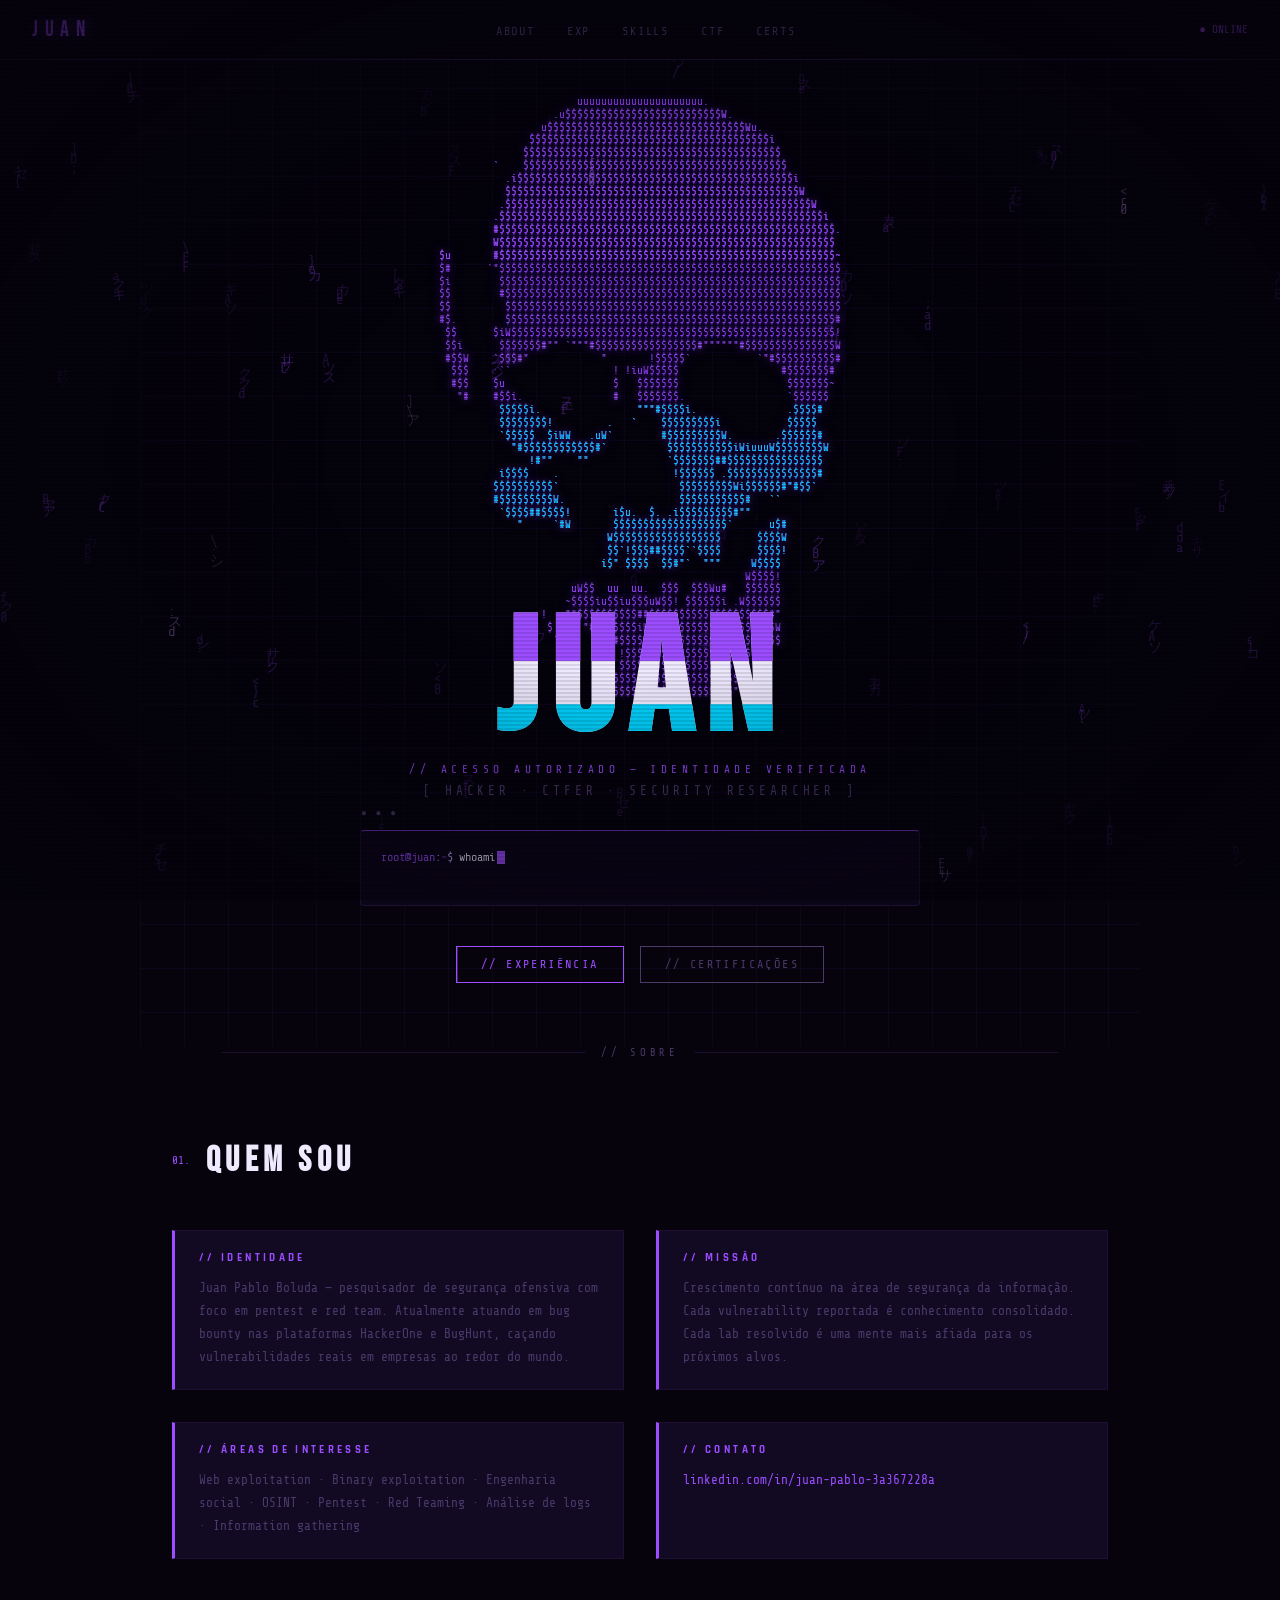
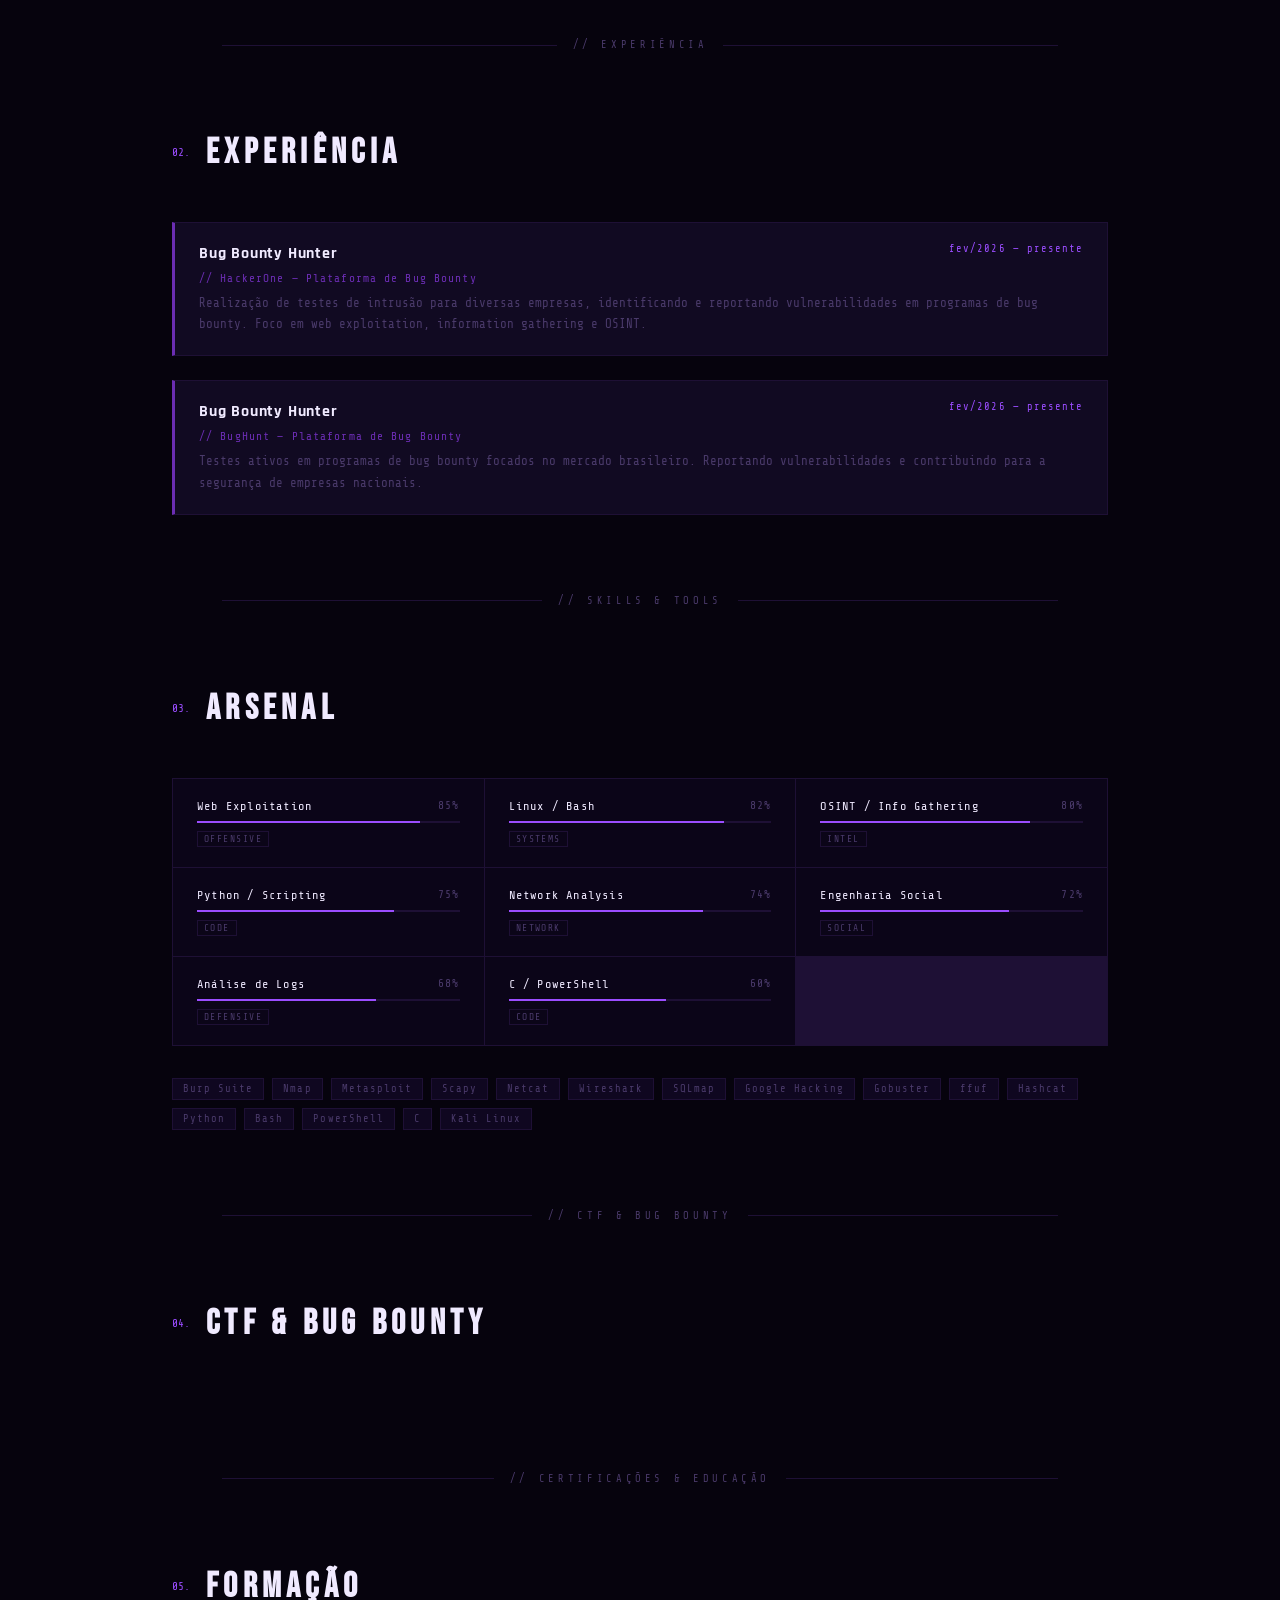
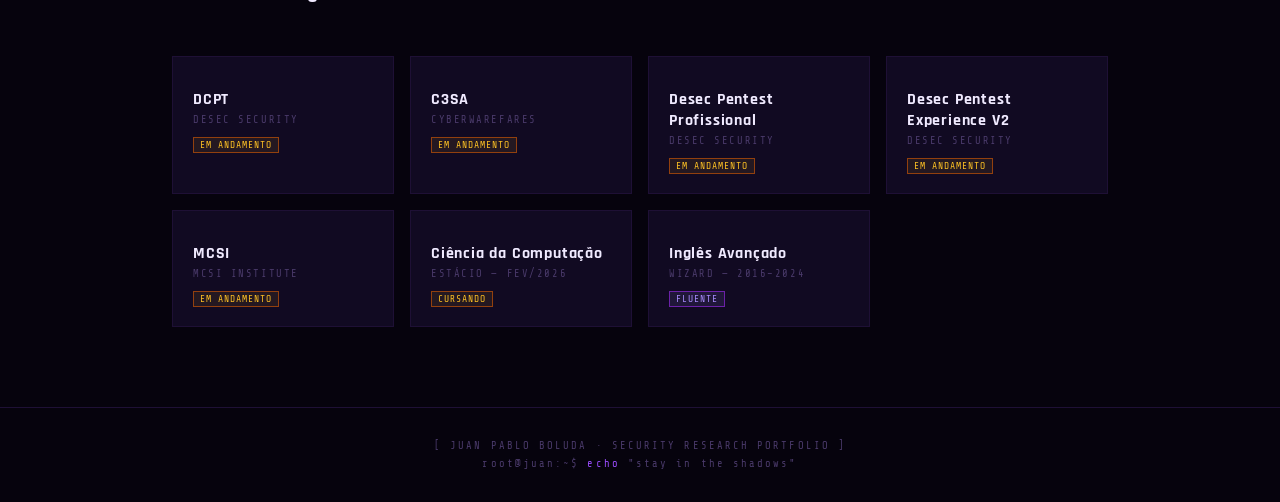
==== commit cb625cba: "Add files via upload" ====
--- a/index.html
+++ b/index.html
@@ -3,7 +3,7 @@
 <head>
 <meta charset="UTF-8">
 <meta name="viewport" content="width=device-width, initial-scale=1.0">
-<title>// BIMZO | PORTFOLIO</title>
+<title>// JUAN | PORTFOLIO</title>
 <link href="https://fonts.googleapis.com/css2?family=Share+Tech+Mono&family=Bebas+Neue&family=Rajdhani:wght@300;500;700&display=swap" rel="stylesheet">
 <style>
   :root {
@@ -59,6 +59,9 @@
   .hero-title::after{color:#00d4ff;clip-path:polygon(0 65%,100% 65%,100% 100%,0 100%);animation:glitch-bot 5s infinite steps(1)}
   @keyframes glitch-top{0%,88%,100%{transform:none;opacity:0}90%{transform:translate(-4px,-2px);opacity:1}92%{transform:translate(4px,0);opacity:1}94%{opacity:0}}
   @keyframes glitch-bot{0%,88%,100%{transform:none;opacity:0}91%{transform:translate(4px,2px);opacity:1}93%{transform:translate(-4px,0);opacity:1}95%{opacity:0}}
+  /* glitch da caveira — ciclo de 7s, offset para não coincidir com o do nome */
+  @keyframes skull-glitch-top{0%,78%,100%{transform:none;opacity:0}80%{transform:translate(5px,-2px);opacity:1}83%{transform:translate(-3px,0);opacity:1}86%{opacity:0}}
+  @keyframes skull-glitch-bot{0%,78%,100%{transform:none;opacity:0}81%{transform:translate(-5px,2px);opacity:1}84%{transform:translate(3px,0);opacity:1}87%{opacity:0}}
   .hero-sub{font-size:.8rem;letter-spacing:.3em;color:var(--muted);text-align:center;margin-bottom:2rem;animation:fadeIn 1s .6s both;z-index:2}
 
   /* terminal */
@@ -163,7 +166,7 @@
 <div class="vignette"></div>
 
 <nav>
-  <div class="nav-logo">BIMZO</div>
+  <div class="nav-logo">JUAN</div>
   <ul class="nav-links">
     <li><a href="#sobre">about</a></li>
     <li><a href="#exp">exp</a></li>
@@ -177,19 +180,158 @@
 <section id="hero">
   <div class="grid-bg"></div>
 
-  <div id="skull-wrap">
-    <canvas id="skull-canvas" width="340" height="380"></canvas>
-    <div class="skull-glow-ring"></div>
-  </div>
-
+  <div id="skull-wrap" style="position:relative;display:inline-block;animation:skull-hover 4s ease-in-out infinite;">
+    <pre id="skull-static" style="font-family:'Share Tech Mono',monospace;font-size:clamp(0.38rem,0.85vw,0.72rem);line-height:1.18;color:#9b4dff;text-shadow:0 0 8px rgba(155,77,255,0.7),0 0 18px rgba(155,77,255,0.35);text-align:left;display:block;margin:0;padding:0;position:relative;"></pre>
+    <pre id="skull-glitch-r" aria-hidden="true" style="font-family:'Share Tech Mono',monospace;font-size:clamp(0.38rem,0.85vw,0.72rem);line-height:1.18;color:#9b4dff;text-align:left;display:block;margin:0;padding:0;position:absolute;top:0;left:0;pointer-events:none;clip-path:polygon(0 0,100% 0,100% 35%,0 35%);animation:skull-glitch-top 7s infinite steps(1);"></pre>
+    <pre id="skull-glitch-b" aria-hidden="true" style="font-family:'Share Tech Mono',monospace;font-size:clamp(0.38rem,0.85vw,0.72rem);line-height:1.18;color:#00d4ff;text-align:left;display:block;margin:0;padding:0;position:absolute;top:0;left:0;pointer-events:none;clip-path:polygon(0 65%,100% 65%,100% 100%,0 100%);animation:skull-glitch-bot 7s infinite steps(1);"></pre>
+    <pre id="skull-jaw"    style="font-family:'Share Tech Mono',monospace;font-size:clamp(0.38rem,0.85vw,0.72rem);line-height:1.18;color:#9b4dff;text-shadow:0 0 8px rgba(155,77,255,0.7),0 0 18px rgba(155,77,255,0.35);text-align:left;display:block;margin:0;padding:0;"></pre>
+  </div>
+
+  <h1 class="hero-title" data-text="JUAN">JUAN</h1>
   <div class="welcome-tag">// acesso autorizado — identidade verificada</div>
-  <h1 class="hero-title" data-text="BIMZO">BIMZO</h1>
   <p class="hero-sub">[ HACKER · CTFER · SECURITY RESEARCHER ]</p>
 
   <div class="terminal-box">
-    <div class="t-line"><span class="t-prompt">root@bimzo</span>:<span style="color:#7c3aed">~</span>$ <span class="t-cmd" id="typewriter"></span><span class="t-cursor"></span></div>
+    <div class="t-line"><span class="t-prompt">root@juan</span>:<span style="color:#7c3aed">~</span>$ <span class="t-cmd" id="typewriter"></span><span class="t-cursor"></span></div>
     <div class="t-line" id="t-out" style="min-height:1.3rem;color:#a78bfa"></div>
   </div>
+
+  <script type="application/json" id="skull-data">
+{
+  "skull": [
+    "                       uuuuuuuuuuuuuuuuuuuuu.",
+    "                   .u$$$$$$$$$$$$$$$$$$$$$$$$$$W.",
+    "                 u$$$$$$$$$$$$$$$$$$$$$$$$$$$$$$$$$Wu.",
+    "               $$$$$$$$$$$$$$$$$$$$$$$$$$$$$$$$$$$$$$$$i",
+    "              $$$$$$$$$$$$$$$$$$$$$$$$$$$$$$$$$$$$$$$$$$$",
+    "         `    $$$$$$$$$$$$$$$$$$$$$$$$$$$$$$$$$$$$$$$$$$$$",
+    "           .i$$$$$$$$$$$$$$$$$$$$$$$$$$$$$$$$$$$$$$$$$$$$$$i",
+    "           $$$$$$$$$$$$$$$$$$$$$$$$$$$$$$$$$$$$$$$$$$$$$$$$$W",
+    "          .$$$$$$$$$$$$$$$$$$$$$$$$$$$$$$$$$$$$$$$$$$$$$$$$$$$W",
+    "         .$$$$$$$$$$$$$$$$$$$$$$$$$$$$$$$$$$$$$$$$$$$$$$$$$$$$$$i",
+    "         #$$$$$$$$$$$$$$$$$$$$$$$$$$$$$$$$$$$$$$$$$$$$$$$$$$$$$$$$.",
+    "         W$$$$$$$$$$$$$$$$$$$$$$$$$$$$$$$$$$$$$$$$$$$$$$$$$$$$$$$$",
+    "$u       #$$$$$$$$$$$$$$$$$$$$$$$$$$$$$$$$$$$$$$$$$$$$$$$$$$$$$$$$~",
+    "$#      `\"$$$$$$$$$$$$$$$$$$$$$$$$$$$$$$$$$$$$$$$$$$$$$$$$$$$$$$$$$",
+    "$i        $$$$$$$$$$$$$$$$$$$$$$$$$$$$$$$$$$$$$$$$$$$$$$$$$$$$$$$$$",
+    "$$        #$$$$$$$$$$$$$$$$$$$$$$$$$$$$$$$$$$$$$$$$$$$$$$$$$$$$$$$$",
+    "$$         $$$$$$$$$$$$$$$$$$$$$$$$$$$$$$$$$$$$$$$$$$$$$$$$$$$$$$$$",
+    "#$.        $$$$$$$$$$$$$$$$$$$$$$$$$$$$$$$$$$$$$$$$$$$$$$$$$$$$$$$#",
+    " $$      $iW$$$$$$$$$$$$$$$$$$$$$$$$$$$$$$$$$$$$$$$$$$$$$$$$$$$$$$!",
+    " $$i      $$$$$$$#\"\" `\"\"\"#$$$$$$$$$$$$$$$$$#\"\"\"\"\"\"#$$$$$$$$$$$$$$$W",
+    " #$$W    `$$$#\"            \"       !$$$$$`           `\"#$$$$$$$$$$#",
+    "  $$$     ``                 ! !iuW$$$$$                 #$$$$$$$#",
+    "  #$$    $u                  $   $$$$$$$                  $$$$$$$~",
+    "   \"#    #$$i.               #   $$$$$$$.                 `$$$$$$",
+    "          $$$$$i.                \"\"\"#$$$$i.               .$$$$#",
+    "          $$$$$$$$!         .   `    $$$$$$$$$i           $$$$$",
+    "          `$$$$$  $iWW   .uW`        #$$$$$$$$$W.       .$$$$$$#",
+    "            \"#$$$$$$$$$$$$#`          $$$$$$$$$$$iWiuuuW$$$$$$$$W",
+    "               !#\"\"    \"\"             `$$$$$$$##$$$$$$$$$$$$$$$$",
+    "          i$$$$    .                   !$$$$$$ .$$$$$$$$$$$$$$$#",
+    "         $$$$$$$$$$`                    $$$$$$$$$Wi$$$$$$#\"#$$`",
+    "         #$$$$$$$$$W.                   $$$$$$$$$$$#   ``",
+    "          `$$$$##$$$$!       i$u.  $. .i$$$$$$$$$#\"\"",
+    "             \"     `#W       $$$$$$$$$$$$$$$$$$$`      u$#",
+    "                            W$$$$$$$$$$$$$$$$$$      $$$$W",
+    "                            $$`!$$$##$$$$``$$$$      $$$$!",
+    "                           i$\" $$$$  $$#\"`  \"\"\"     W$$$$"
+  ],
+  "jaw": [
+    [
+      "                                                   W$$$$!",
+      "                      uW$$  uu  uu.  $$$  $$$Wu#   $$$$$$",
+      "                     ~$$$$iu$$iu$$$uW$$! $$$$$$i .W$$$$$$",
+      "             ..  !   \"#$$$$$$$$$$##$$$$$$$$$$$$$$$$$$$$#\"",
+      "             $$W  $     \"#$$$$$$$iW$$$$$$$$$$$$$$$$$$$$$W",
+      "             $#`   `       \"\"#$$$$$$$$$$$$$$$$$$$$$$$$$$$",
+      "                              !$$$$$$$$$$$$$$$$$$$$$#`",
+      "                              $$$$$$$$$$$$$$$$$$$$$$!",
+      "                            $$$$$$$$$$$$$$$$$$$$$$$`",
+      "                             $$$$$$$$$$$$$$$$$$$$\""
+    ],
+    [
+      "                                                                   ",
+      "                                                   W$$$$!",
+      "                      uW$$  uu  uu.  $$$  $$$Wu#   $$$$$$",
+      "                     ~$$$$iu$$iu$$$uW$$! $$$$$$i .W$$$$$$",
+      "             ..  !   \"#$$$$$$$$$$##$$$$$$$$$$$$$$$$$$$$#\"",
+      "             $$W  $     \"#$$$$$$$iW$$$$$$$$$$$$$$$$$$$$$W",
+      "             $#`   `       \"\"#$$$$$$$$$$$$$$$$$$$$$$$$$$$",
+      "                              !$$$$$$$$$$$$$$$$$$$$$#`",
+      "                              $$$$$$$$$$$$$$$$$$$$$$!",
+      "                            $$$$$$$$$$$$$$$$$$$$$$$`",
+      "                             $$$$$$$$$$$$$$$$$$$$\""
+    ],
+    [
+      "                                                                   ",
+      "                                                                   ",
+      "                                                   W$$$$!",
+      "                      uW$$  uu  uu.  $$$  $$$Wu#   $$$$$$",
+      "                     ~$$$$iu$$iu$$$uW$$! $$$$$$i .W$$$$$$",
+      "             ..  !   \"#$$$$$$$$$$##$$$$$$$$$$$$$$$$$$$$#\"",
+      "             $$W  $     \"#$$$$$$$iW$$$$$$$$$$$$$$$$$$$$$W",
+      "             $#`   `       \"\"#$$$$$$$$$$$$$$$$$$$$$$$$$$$",
+      "                              !$$$$$$$$$$$$$$$$$$$$$#`",
+      "                              $$$$$$$$$$$$$$$$$$$$$$!",
+      "                            $$$$$$$$$$$$$$$$$$$$$$$`",
+      "                             $$$$$$$$$$$$$$$$$$$$\""
+    ],
+    [
+      "                                                                   ",
+      "                                                                   ",
+      "                                                                   ",
+      "                                                   W$$$$!",
+      "                      uW$$  uu  uu.  $$$  $$$Wu#   $$$$$$",
+      "                     ~$$$$iu$$iu$$$uW$$! $$$$$$i .W$$$$$$",
+      "             ..  !   \"#$$$$$$$$$$##$$$$$$$$$$$$$$$$$$$$#\"",
+      "             $$W  $     \"#$$$$$$$iW$$$$$$$$$$$$$$$$$$$$$W",
+      "             $#`   `       \"\"#$$$$$$$$$$$$$$$$$$$$$$$$$$$",
+      "                              !$$$$$$$$$$$$$$$$$$$$$#`",
+      "                              $$$$$$$$$$$$$$$$$$$$$$!",
+      "                            $$$$$$$$$$$$$$$$$$$$$$$`",
+      "                             $$$$$$$$$$$$$$$$$$$$\""
+    ]
+  ]
+}
+  </script>
+  <script>
+  (function(){
+    var elStatic = document.getElementById('skull-static');
+    var elJaw    = document.getElementById('skull-jaw');
+    var elR      = document.getElementById('skull-glitch-r');
+    var elB      = document.getElementById('skull-glitch-b');
+    var d = JSON.parse(document.getElementById('skull-data').textContent);
+
+    // Skull fixo — popula as 3 layers de uma vez
+    var skullText = d.skull.join('\n');
+    elStatic.textContent = skullText;
+    elR.textContent      = skullText;
+    elB.textContent      = skullText;
+
+    // Jaw absolutamente posicionado abaixo do static
+    elJaw.style.position = 'absolute';
+    elJaw.style.left     = '0';
+    elJaw.style.top      = '100%';
+
+    var SEQ = [];
+    for(var i=0;i<150;i++) SEQ.push(0);
+    SEQ.push(0,0,1,1,2,2,3,3,3,3,3,2,2,1,1,0,0,0,0,0);
+    SEQ.push(0,1,2,3,3,2,1,0,0,0);
+    SEQ.push(0,0,0,1,1,1,2,2,2,3,3,3,3,3,2,2,1,1,0,0);
+    var CYCLE = SEQ.length;
+
+    var RENDERED = d.jaw.map(function(frame){ return frame.join('\n'); });
+
+    var f = 0;
+    function render(){
+      elJaw.textContent = RENDERED[SEQ[f % CYCLE]];
+      f++;
+      requestAnimationFrame(render);
+    }
+    render();
+  })();
+  </script>
 
   <div class="hero-cta">
     <a class="btn" href="#exp"><span>// Experiência</span></a>
@@ -218,7 +360,7 @@
     </div>
     <div class="about-card reveal">
       <h3>// contato</h3>
-      <p>São José dos Pinhais — PR<br><a href="/cdn-cgi/l/email-protection" class="__cf_email__" data-cfemail="ff958a9e919d90938a9b9ecdc8c7bf98929e9693d19c9092">[email&#160;protected]</a><br>+55 41 99713-4749<br>linkedin.com/in/juan-pablo3a367228a</p>
+      <p><a href="https://www.linkedin.com/in/juan-pablo-3a367228a" target="_blank" rel="noopener" style="color:var(--pu);text-decoration:none;">linkedin.com/in/juan-pablo-3a367228a</a></p>
     </div>
   </div>
 </section>
@@ -316,38 +458,7 @@
     <h2 class="section-title">CTF & BUG BOUNTY</h2>
   </div>
   <div class="ctf-list">
-    <div class="ctf-item reveal">
-      <div class="ctf-num">HO</div>
-      <div class="ctf-info">
-        <h4>HackerOne — Bug Bounty Ativo</h4>
-        <p>Testes em programas públicos e privados · web exploitation · recon</p>
-      </div>
-      <span class="ctf-badge badge-bounty">bounty</span>
-    </div>
-    <div class="ctf-item reveal">
-      <div class="ctf-num">BH</div>
-      <div class="ctf-info">
-        <h4>BugHunt — Bug Bounty Ativo</h4>
-        <p>Foco no mercado brasileiro · identificação e reporte de vulnerabilidades</p>
-      </div>
-      <span class="ctf-badge badge-bounty">bounty</span>
-    </div>
-    <div class="ctf-item reveal">
-      <div class="ctf-num">DS</div>
-      <div class="ctf-info">
-        <h4>Desec — Pentest Professional v2</h4>
-        <p>Labs práticos de pentest · web · network · privilege escalation</p>
-      </div>
-      <span class="ctf-badge badge-web">lab</span>
-    </div>
-    <div class="ctf-item reveal">
-      <div class="ctf-num">C3</div>
-      <div class="ctf-info">
-        <h4>CyberWareFares — C3SA</h4>
-        <p>Security analyst training · análise de ameaças · OSINT avançado</p>
-      </div>
-      <span class="ctf-badge badge-osint">osint</span>
-    </div>
+
   </div>
 </section>
 
@@ -359,31 +470,43 @@
   </div>
   <div class="certs-grid">
     <div class="cert-card reveal">
-      <div class="cert-icon">💀</div>
+      <div class="cert-icon"></div>
       <div class="cert-name">DCPT</div>
       <div class="cert-org">Desec Security</div>
       <span class="cert-status status-progress">em andamento</span>
     </div>
     <div class="cert-card reveal">
-      <div class="cert-icon">⚔️</div>
+      <div class="cert-icon"></div>
       <div class="cert-name">C3SA</div>
       <div class="cert-org">CyberWareFares</div>
       <span class="cert-status status-progress">em andamento</span>
     </div>
     <div class="cert-card reveal">
-      <div class="cert-icon">🎓</div>
-      <div class="cert-name">Pentest Pro v2</div>
+      <div class="cert-icon"></div>
+      <div class="cert-name">Desec Pentest Profissional</div>
       <div class="cert-org">Desec Security</div>
-      <span class="cert-status status-progress">nov/2025 – abr/2026</span>
+      <span class="cert-status status-progress">em andamento</span>
     </div>
     <div class="cert-card reveal">
-      <div class="cert-icon">🖥️</div>
+      <div class="cert-icon"></div>
+      <div class="cert-name">Desec Pentest Experience V2</div>
+      <div class="cert-org">Desec Security</div>
+      <span class="cert-status status-progress">em andamento</span>
+    </div>
+    <div class="cert-card reveal">
+      <div class="cert-icon"></div>
+      <div class="cert-name">MCSI</div>
+      <div class="cert-org">MCSI Institute</div>
+      <span class="cert-status status-progress">em andamento</span>
+    </div>
+    <div class="cert-card reveal">
+      <div class="cert-icon"></div>
       <div class="cert-name">Ciência da Computação</div>
       <div class="cert-org">Estácio — fev/2026</div>
       <span class="cert-status status-progress">cursando</span>
     </div>
     <div class="cert-card reveal">
-      <div class="cert-icon">🌐</div>
+      <div class="cert-icon"></div>
       <div class="cert-name">Inglês Avançado</div>
       <div class="cert-org">Wizard — 2016–2024</div>
       <span class="cert-status status-done">fluente</span>
@@ -392,8 +515,8 @@
 </section>
 
 <footer>
-  <p style="margin-bottom:.4rem">[ BIMZO — JUAN PABLO BOLUDA · SECURITY RESEARCH PORTFOLIO ]</p>
-  <p>root@bimzo:~$ <span style="color:var(--pu)">echo</span> "stay in the shadows"</p>
+  <p style="margin-bottom:.4rem">[ JUAN PABLO BOLUDA · SECURITY RESEARCH PORTFOLIO ]</p>
+  <p>root@juan:~$ <span style="color:var(--pu)">echo</span> "stay in the shadows"</p>
 </footer>
 
 <script>
@@ -452,302 +575,27 @@
     });
   }
 
-  /* mini skull sprite */
-  const SPR = [
-    [0,0,1,1,1,1,0,0],
-    [0,1,1,1,1,1,1,0],
-    [1,1,2,1,1,2,1,1],
-    [1,1,1,1,1,1,1,1],
-    [0,1,1,0,0,1,1,0],
-    [0,1,1,1,1,1,1,0],
-    [0,1,0,1,1,0,1,0],
-    [0,0,1,1,1,1,0,0],
-  ];
-
-  const bgSkulls = Array.from({length:14}, () => ({
-    x:     Math.random() * window.innerWidth,
-    y:     Math.random() * window.innerHeight,
-    sc:    1.5 + Math.random() * 3,
-    vy:    -(0.1 + Math.random() * 0.3),
-    vx:    (Math.random() - 0.5) * 0.12,
-    rot:   (Math.random() - 0.5) * 0.5,
-    rotV:  (Math.random() - 0.5) * 0.004,
-    op:    0.03 + Math.random() * 0.07,
-    ph:    Math.random() * Math.PI * 2,
-  }));
-
-  function drawMiniSkull(sk, t){
-    const a = sk.op * (0.5 + 0.5 * Math.sin(t * 0.015 + sk.ph));
-    ctx.save();
-    ctx.translate(sk.x, sk.y);
-    ctx.rotate(sk.rot);
-    ctx.globalAlpha = a;
-    SPR.forEach((row, ry) => {
-      row.forEach((v, rx) => {
-        if(!v) return;
-        ctx.fillStyle = v===2 ? 'rgba(155,77,255,1)' : 'rgba(200,190,230,1)';
-        ctx.fillRect((rx-4)*sk.sc, (ry-4)*sk.sc, sk.sc-0.5, sk.sc-0.5);
-      });
-    });
-    ctx.restore();
-    ctx.globalAlpha = 1;
-  }
-
   W = cv.width  = window.innerWidth;
   H = cv.height = window.innerHeight;
   ctx.fillStyle = '#06030d';
   ctx.fillRect(0, 0, W, H);
   initCols();
 
-  let bgT = 0;
   function bgLoop(){
     drawRain();
-    bgSkulls.forEach(sk => {
-      drawMiniSkull(sk, bgT);
-      sk.y  += sk.vy;
-      sk.x  += sk.vx;
-      sk.rot += sk.rotV;
-      if(sk.y < -80){ sk.y = H + 80; sk.x = Math.random() * W; }
-      if(sk.x < -80) sk.x = W + 80;
-      if(sk.x > W+80) sk.x = -80;
-    });
-    bgT++;
     requestAnimationFrame(bgLoop);
   }
   bgLoop();
 })();
 
 
-/* ═══════════════════════════════════════════════════════
-   MAIN SKULL — ASCII-art gothic style
-   Inspirado na caveira de referência: forma orgânica,
-   olhos fundos arredondados, mandíbula detalhada,
-   renderizada como pontos/chars no canvas com glow roxo.
-   Jaw anima abrindo e fechando.
-═══════════════════════════════════════════════════════ */
-(function(){
-  const CV  = document.getElementById('skull-canvas');
-  const ctx = CV.getContext('2d');
-  const W   = CV.width;
-  const H   = CV.height;
-
-  // We render using a grid of small filled circles (dot-matrix feel)
-  // but the SHAPE is driven by the ASCII art reference: wide rounded
-  // cranium, deep oval eye sockets, broad cheekbones, detailed jaw.
-
-  const COLS = 34;
-  const ROWS = 38;
-  const CW   = W / COLS;  // ~10px per cell
-  const CH   = H / ROWS;  // ~10px per cell
-
-  // Cell types
-  const _ = 0; // empty/outside
-  const B = 1; // bone
-  const E = 2; // eye socket (dark void)
-  const G = 3; // eye glow center
-  const N = 4; // nose cavity
-  const S = 5; // stitch / seam
-  const T = 6; // tooth
-  const D = 7; // dark bone (shadow)
-  const C = 8; // crack
-
-  // ── SKULL HEAD + UPPER FACE (rows 0-23) ──
-  const HEAD = [
-  //  0  1  2  3  4  5  6  7  8  9 10 11 12 13 14 15 16 17 18 19 20 21 22 23 24 25 26 27 28 29 30 31 32 33
-    [ _,_,_,_,_,_,_,_,_,D,D,B,B,B,B,B,B,B,B,B,B,B,D,D,_,_,_,_,_,_,_,_,_,_ ], // 0
-    [ _,_,_,_,_,_,_,D,D,B,B,B,B,B,B,B,B,B,B,B,B,B,B,B,D,D,_,_,_,_,_,_,_,_ ], // 1
-    [ _,_,_,_,_,D,D,B,B,B,B,B,B,B,B,B,B,B,B,B,B,B,B,B,B,B,D,D,_,_,_,_,_,_ ], // 2
-    [ _,_,_,_,D,B,B,B,B,B,B,B,B,B,B,B,B,B,B,B,B,B,B,B,B,B,B,B,D,_,_,_,_,_ ], // 3
-    [ _,_,_,D,B,B,B,B,B,B,B,B,B,B,B,B,B,B,B,B,B,B,B,B,B,B,B,B,B,D,_,_,_,_ ], // 4
-    [ _,_,D,B,B,B,B,B,B,B,B,B,B,B,B,B,B,B,B,B,B,B,B,B,B,B,B,B,B,B,D,_,_,_ ], // 5
-    [ _,_,B,B,B,B,B,B,B,B,B,B,B,B,B,B,B,B,B,B,B,B,B,B,B,B,B,B,B,B,B,B,_,_ ], // 6
-    [ _,D,B,B,B,B,B,B,B,B,B,B,B,B,B,B,B,B,B,B,B,B,B,B,B,B,B,B,B,B,B,B,D,_ ], // 7
-    [ _,B,B,B,B,B,B,B,B,B,B,B,B,B,B,B,B,B,B,B,B,B,B,B,B,B,B,B,B,B,B,B,B,_ ], // 8
-    [ _,B,B,B,B,B,B,B,B,B,B,B,B,B,B,B,B,B,B,B,B,B,B,B,B,B,B,B,B,B,B,B,B,_ ], // 9
-    [ D,B,B,B,B,B,B,B,B,B,B,B,B,B,B,B,B,B,B,B,B,B,B,B,B,B,B,B,B,B,B,B,B,D ], // 10
-    [ B,B,B,B,B,B,B,B,B,B,B,B,B,B,B,B,B,B,B,B,B,B,B,B,B,B,B,B,B,B,B,B,B,B ], // 11
-    [ B,B,B,B,B,B,B,B,B,B,B,B,B,B,B,B,B,B,B,B,B,B,B,B,B,B,B,B,B,B,B,B,B,B ], // 12 widest
-    // eye sockets — large deep ovals inspired by ref
-    // left eye: cols 3-12, right eye: cols 21-30
-    [ B,B,B,D,E,E,E,E,E,E,E,E,D,B,B,B,B,B,B,B,B,D,E,E,E,E,E,E,E,E,D,B,B,B ], // 13
-    [ B,B,D,E,E,E,E,E,E,E,E,E,E,E,D,B,B,B,B,B,D,E,E,E,E,E,E,E,E,E,E,D,B,B ], // 14
-    [ B,B,D,E,E,E,G,G,E,E,E,E,E,E,D,B,B,B,B,B,D,E,E,E,E,G,G,E,E,E,E,D,B,B ], // 15 glow
-    [ B,B,D,E,E,E,G,E,E,E,E,E,E,E,D,B,B,B,B,B,D,E,E,E,E,G,E,E,E,E,E,D,B,B ], // 16
-    [ B,B,D,E,E,E,E,E,E,E,E,E,E,E,D,B,B,B,B,B,D,E,E,E,E,E,E,E,E,E,E,D,B,B ], // 17
-    [ B,B,B,D,E,E,E,E,E,E,E,E,D,B,B,B,B,B,B,B,B,B,D,E,E,E,E,E,E,E,D,B,B,B ], // 18
-    [ B,B,B,B,D,D,D,D,D,D,D,D,B,B,B,B,B,B,B,B,B,B,D,D,D,D,D,D,D,D,B,B,B,B ], // 19 socket bottom
-    // nose bridge + nasal cavity
-    [ B,B,B,B,B,B,B,B,B,B,B,B,B,B,D,N,N,N,N,D,B,B,B,B,B,B,B,B,B,B,B,B,B,B ], // 20
-    [ B,B,B,B,B,B,B,B,B,B,B,B,B,D,N,_,_,_,_,N,D,B,B,B,B,B,B,B,B,B,B,B,B,B ], // 21
-    [ B,B,B,B,B,B,B,B,B,B,B,B,B,D,N,_,_,_,_,N,D,B,B,B,B,B,B,B,B,B,B,B,B,B ], // 22
-    [ B,B,B,B,B,B,B,B,B,B,B,B,B,B,D,D,N,N,D,D,B,B,B,B,B,B,B,B,B,B,B,B,B,B ], // 23
-    // cheeks widen slightly
-    [ _,B,B,B,B,B,B,B,B,B,B,B,B,B,B,B,B,B,B,B,B,B,B,B,B,B,B,B,B,B,B,B,B,_ ], // 24
-    [ _,B,B,B,B,B,B,B,B,B,B,B,B,B,B,B,B,B,B,B,B,B,B,B,B,B,B,B,B,B,B,B,B,_ ], // 25
-    [ _,_,B,B,B,B,B,B,B,B,B,B,B,B,B,B,B,B,B,B,B,B,B,B,B,B,B,B,B,B,B,B,_,_ ], // 26 cheeks narrow
-    [ _,_,B,B,B,B,B,B,B,B,B,B,B,B,B,B,B,B,B,B,B,B,B,B,B,B,B,B,B,B,B,B,_,_ ], // 27
-  ];
-
-  // ── JAW CLOSED — stitched mouth (rows 28-37) ──
-  const JAW_C = [
-    [ _,_,_,B,B,B,B,B,B,B,B,B,B,B,B,B,B,B,B,B,B,B,B,B,B,B,B,B,B,B,B,_,_,_ ], // 28 upper lip
-    [ _,_,_,B,B,S,B,_,S,B,_,S,B,_,S,B,_,S,B,_,S,B,_,S,B,_,S,B,B,B,B,_,_,_ ], // 29 stitch row
-    [ _,_,_,B,B,_,_,_,_,_,_,_,_,_,_,_,_,_,_,_,_,_,_,_,_,_,_,_,B,B,B,_,_,_ ], // 30 seam gap
-    [ _,_,_,B,B,S,B,_,S,B,_,S,B,_,S,B,_,S,B,_,S,B,_,S,B,_,S,B,B,B,B,_,_,_ ], // 31 stitch row
-    [ _,_,_,B,B,B,B,B,B,B,B,B,B,B,B,B,B,B,B,B,B,B,B,B,B,B,B,B,B,B,B,_,_,_ ], // 32 lower lip
-    [ _,_,_,_,D,B,B,B,B,B,B,B,B,B,B,B,B,B,B,B,B,B,B,B,B,B,B,B,B,D,_,_,_,_ ], // 33
-    [ _,_,_,_,_,D,B,B,B,B,B,B,B,B,B,B,B,B,B,B,B,B,B,B,B,B,B,D,_,_,_,_,_,_ ], // 34
-    [ _,_,_,_,_,_,D,D,B,B,B,B,B,B,B,B,B,B,B,B,B,B,B,B,B,D,D,_,_,_,_,_,_,_ ], // 35
-    [ _,_,_,_,_,_,_,_,D,D,B,B,B,B,B,B,B,B,B,B,B,B,D,D,_,_,_,_,_,_,_,_,_,_ ], // 36 chin
-    [ _,_,_,_,_,_,_,_,_,_,D,D,D,D,D,D,D,D,D,D,D,D,_,_,_,_,_,_,_,_,_,_,_,_ ], // 37 chin tip
-  ];
-
-  // ── JAW OPEN — exposed teeth (rows 28-37) ──
-  const JAW_O = [
-    [ _,_,_,B,B,T,_,T,_,T,_,T,_,T,_,T,_,T,_,T,_,T,_,T,_,T,_,T,B,B,B,_,_,_ ], // 28 upper teeth
-    [ _,_,_,B,_,_,_,_,_,_,_,_,_,_,_,_,_,_,_,_,_,_,_,_,_,_,_,_,_,B,B,_,_,_ ], // 29 dark void
-    [ _,_,_,B,_,_,_,_,_,_,_,_,_,_,_,_,_,_,_,_,_,_,_,_,_,_,_,_,_,B,B,_,_,_ ], // 30 void
-    [ _,_,_,B,_,_,_,_,_,_,_,_,_,_,_,_,_,_,_,_,_,_,_,_,_,_,_,_,_,B,B,_,_,_ ], // 31 void
-    [ _,_,_,B,B,T,_,T,_,T,_,T,_,T,_,T,_,T,_,T,_,T,_,T,_,T,_,T,B,B,B,_,_,_ ], // 32 lower teeth
-    [ _,_,_,_,D,B,B,B,B,B,B,B,B,B,B,B,B,B,B,B,B,B,B,B,B,B,B,B,B,D,_,_,_,_ ], // 33
-    [ _,_,_,_,_,D,B,B,B,B,B,B,B,B,B,B,B,B,B,B,B,B,B,B,B,B,B,D,_,_,_,_,_,_ ], // 34
-    [ _,_,_,_,_,_,D,D,B,B,B,B,B,B,B,B,B,B,B,B,B,B,B,B,B,D,D,_,_,_,_,_,_,_ ], // 35
-    [ _,_,_,_,_,_,_,_,D,D,B,B,B,B,B,B,B,B,B,B,B,B,D,D,_,_,_,_,_,_,_,_,_,_ ], // 36
-    [ _,_,_,_,_,_,_,_,_,_,D,D,D,D,D,D,D,D,D,D,D,D,_,_,_,_,_,_,_,_,_,_,_,_ ], // 37
-  ];
-
-  function drawCell(col, row, code, eyeT){
-    if(!code) return;
-    const cx = col * CW + CW * 0.5;
-    const cy = row * CH + CH * 0.5;
-    const rr = Math.min(CW, CH) * 0.42;
-
-    let color, alpha = 1, radius = rr;
-
-    switch(code){
-      case B: {
-        // bone — subtle LED shimmer
-        const sh = 0.55 + 0.22 * Math.sin(col*0.9 + row*0.65 + eyeT*2.5);
-        const rv = Math.round(145 + 80*sh);
-        const gv = Math.round(138 + 72*sh);
-        const bv = Math.round(185 + 60*sh);
-        color = `rgb(${rv},${gv},${bv})`;
-        alpha = 0.68 + 0.27*sh;
-        radius = rr * 0.88;
-        break;
-      }
-      case D: {
-        // dark bone / shadow
-        const sh = 0.3 + 0.15*Math.sin(col*0.7+row*0.5+eyeT*2);
-        color = `rgb(${Math.round(70+40*sh)},${Math.round(60+35*sh)},${Math.round(110+50*sh)})`;
-        alpha = 0.6 + 0.2*sh;
-        radius = rr * 0.8;
-        break;
-      }
-      case E: {
-        // eye socket — near-black with faint depth
-        color = '#04020f';
-        alpha = 0.92;
-        radius = rr * 0.75;
-        break;
-      }
-      case G: {
-        // eye glow nucleus — intense purple
-        const p = 0.6 + 0.4*eyeT;
-        color = `rgb(${Math.round(130+60*p)},${Math.round(30+20*p)},${Math.round(220+35*p)})`;
-        alpha = 0.85 + 0.15*eyeT;
-        radius = rr * 0.7;
-        break;
-      }
-      case N: {
-        // nasal shadow
-        color = `rgba(40,30,70,${0.5+0.2*eyeT})`;
-        radius = rr * 0.7;
-        break;
-      }
-      case S: {
-        // stitch — pulsing purple-red dot
-        const p = 0.4 + 0.5*eyeT;
-        color = `rgba(160,40,255,${p})`;
-        radius = rr * 0.55;
-        break;
-      }
-      case T: {
-        // tooth — cold white
-        color = '#d0c8f0';
-        alpha = 0.9;
-        radius = rr * 0.82;
-        break;
-      }
-      case C: {
-        // crack
-        color = '#1a0a30';
-        alpha = 0.8;
-        radius = rr * 0.5;
-        break;
-      }
-      default: return;
-    }
-
-    ctx.globalAlpha = alpha;
-    ctx.fillStyle   = color;
-    ctx.beginPath();
-    ctx.arc(cx, cy, radius, 0, Math.PI * 2);
-    ctx.fill();
-    ctx.globalAlpha = 1;
-  }
-
-  function drawGrid(grid, rowOffset, eyeT){
-    grid.forEach((row, ry) => {
-      row.forEach((v, rx) => {
-        drawCell(rx, ry + rowOffset, v, eyeT);
-      });
-    });
-  }
-
-  function drawEyeAura(eyeT){
-    // deep purple radial glow over each eye socket
-    const a = 0.06 + 0.14 * eyeT;
-    // left eye center: col ~7.5, row ~16
-    // right eye center: col ~26, row ~16
-    [
-      [7.5,  15.5],
-      [25.5, 15.5],
-    ].forEach(([ec, er]) => {
-      const cx = ec * CW + CW * 0.5;
-      const cy = er * CH + CH * 0.5;
-      const gr = ctx.createRadialGradient(cx, cy, 0, cx, cy, CW * 7);
-      gr.addColorStop(0, `rgba(120,40,255,${a * 3.5})`);
-      gr.addColorStop(0.4, `rgba(80,20,180,${a})`);
-      gr.addColorStop(1, 'rgba(40,10,80,0)');
-      ctx.fillStyle = gr;
-      ctx.beginPath();
-      ctx.arc(cx, cy, CW * 7, 0, Math.PI * 2);
-      ctx.fill();
-    });
-  }
-
-  let t = 0;
-  function draw(){
-    ctx.clearRect(0, 0, W, H);
-
-    const eyeT  = 0.5 + 0.5 * Math.sin(t * 0.038);
-    const phase = (t % 160) / 160;
-    const open  = Math.sin(phase * Math.PI) > 0.5;
-
-    drawGrid(HEAD, 0, eyeT);
-    drawEyeAura(eyeT);
-    drawGrid(open ? JAW_O : JAW_C, HEAD.length, eyeT);
-
-    t++;
-    requestAnimationFrame(draw);
-  }
-  draw();
-})();
+
+
+
 
 /* ── TYPEWRITER ── */
 const lines=[
-  {cmd:'whoami',          out:'// bimzo · juan pablo boluda · bug bounty hunter'},
+  {cmd:'whoami',          out:'// juan pablo boluda · bug bounty hunter'},
   {cmd:'cat mission.txt', out:'// hack. learn. report. repeat.'},
   {cmd:'ls ./skills/',    out:'// web  osint  network  python  bash  social-eng'},
   {cmd:'cat status.txt',  out:'// hackerone + bughunt · active · seeking vulns'},
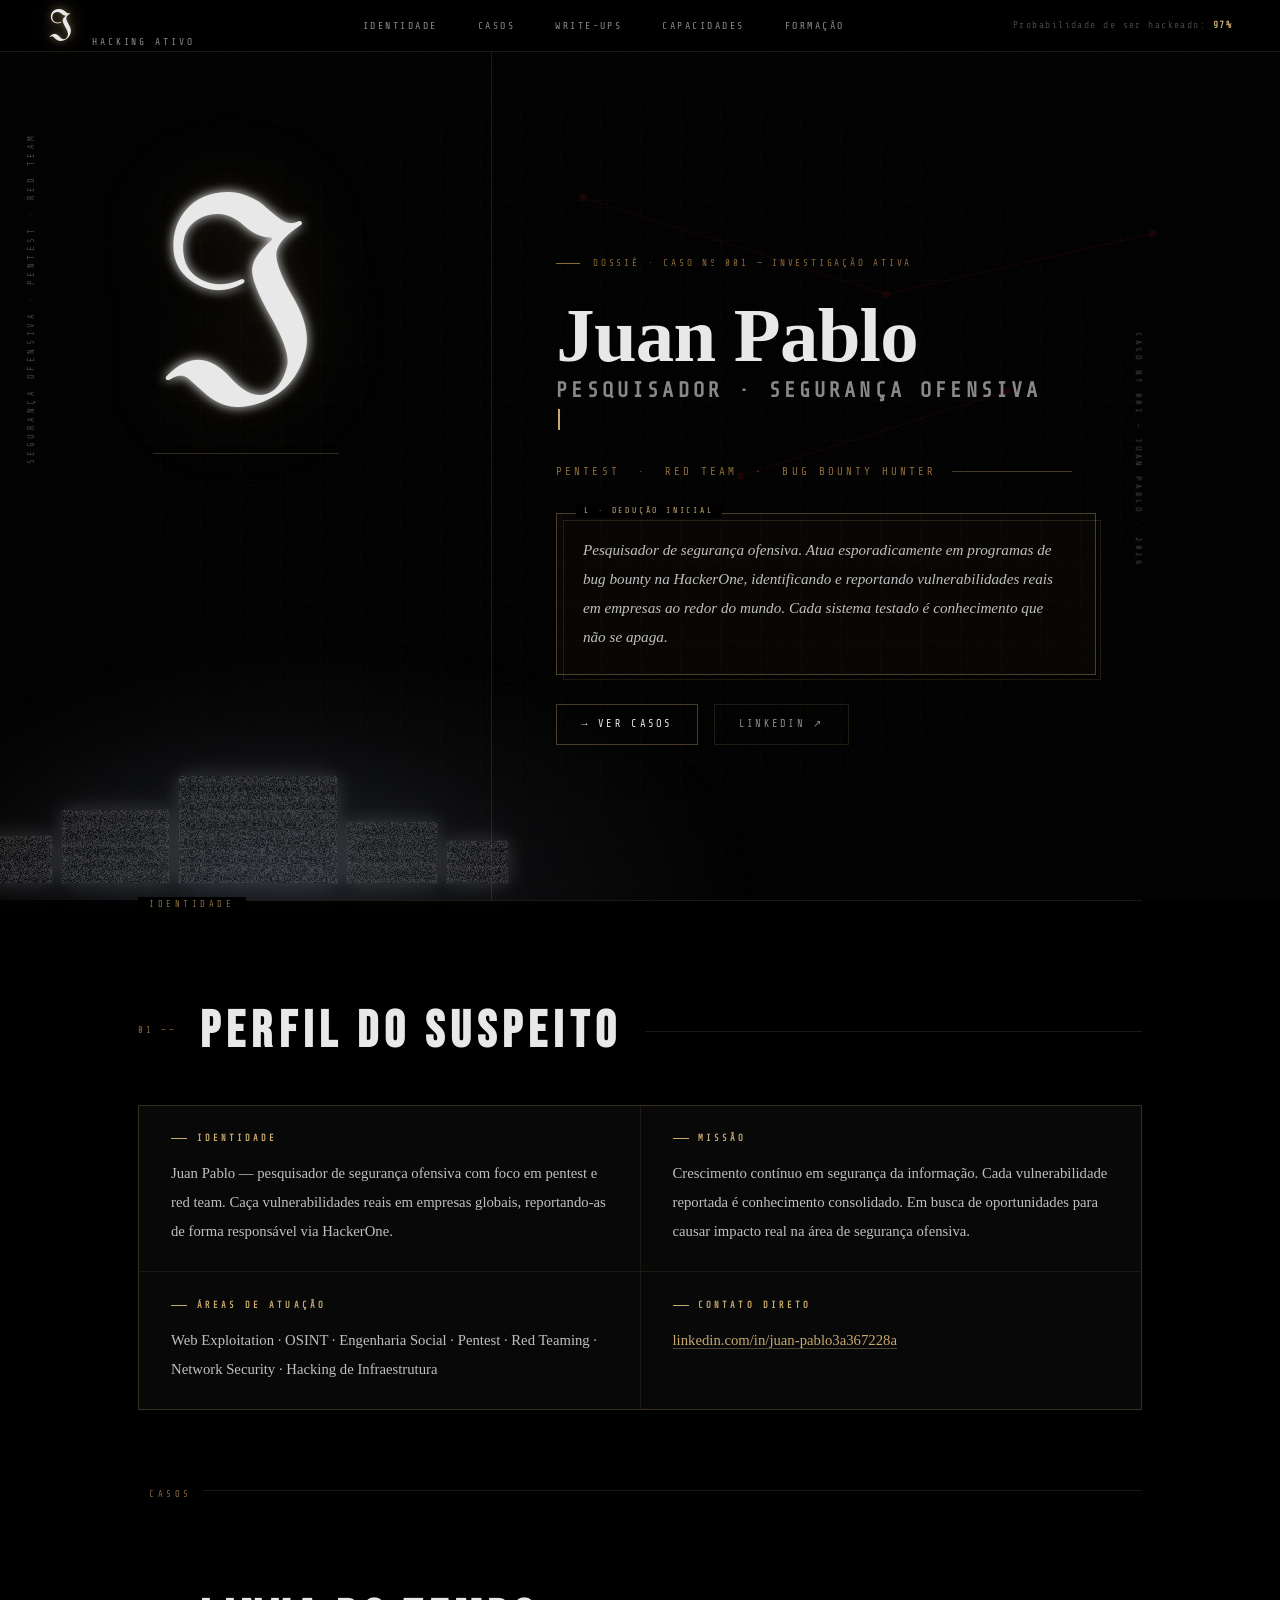
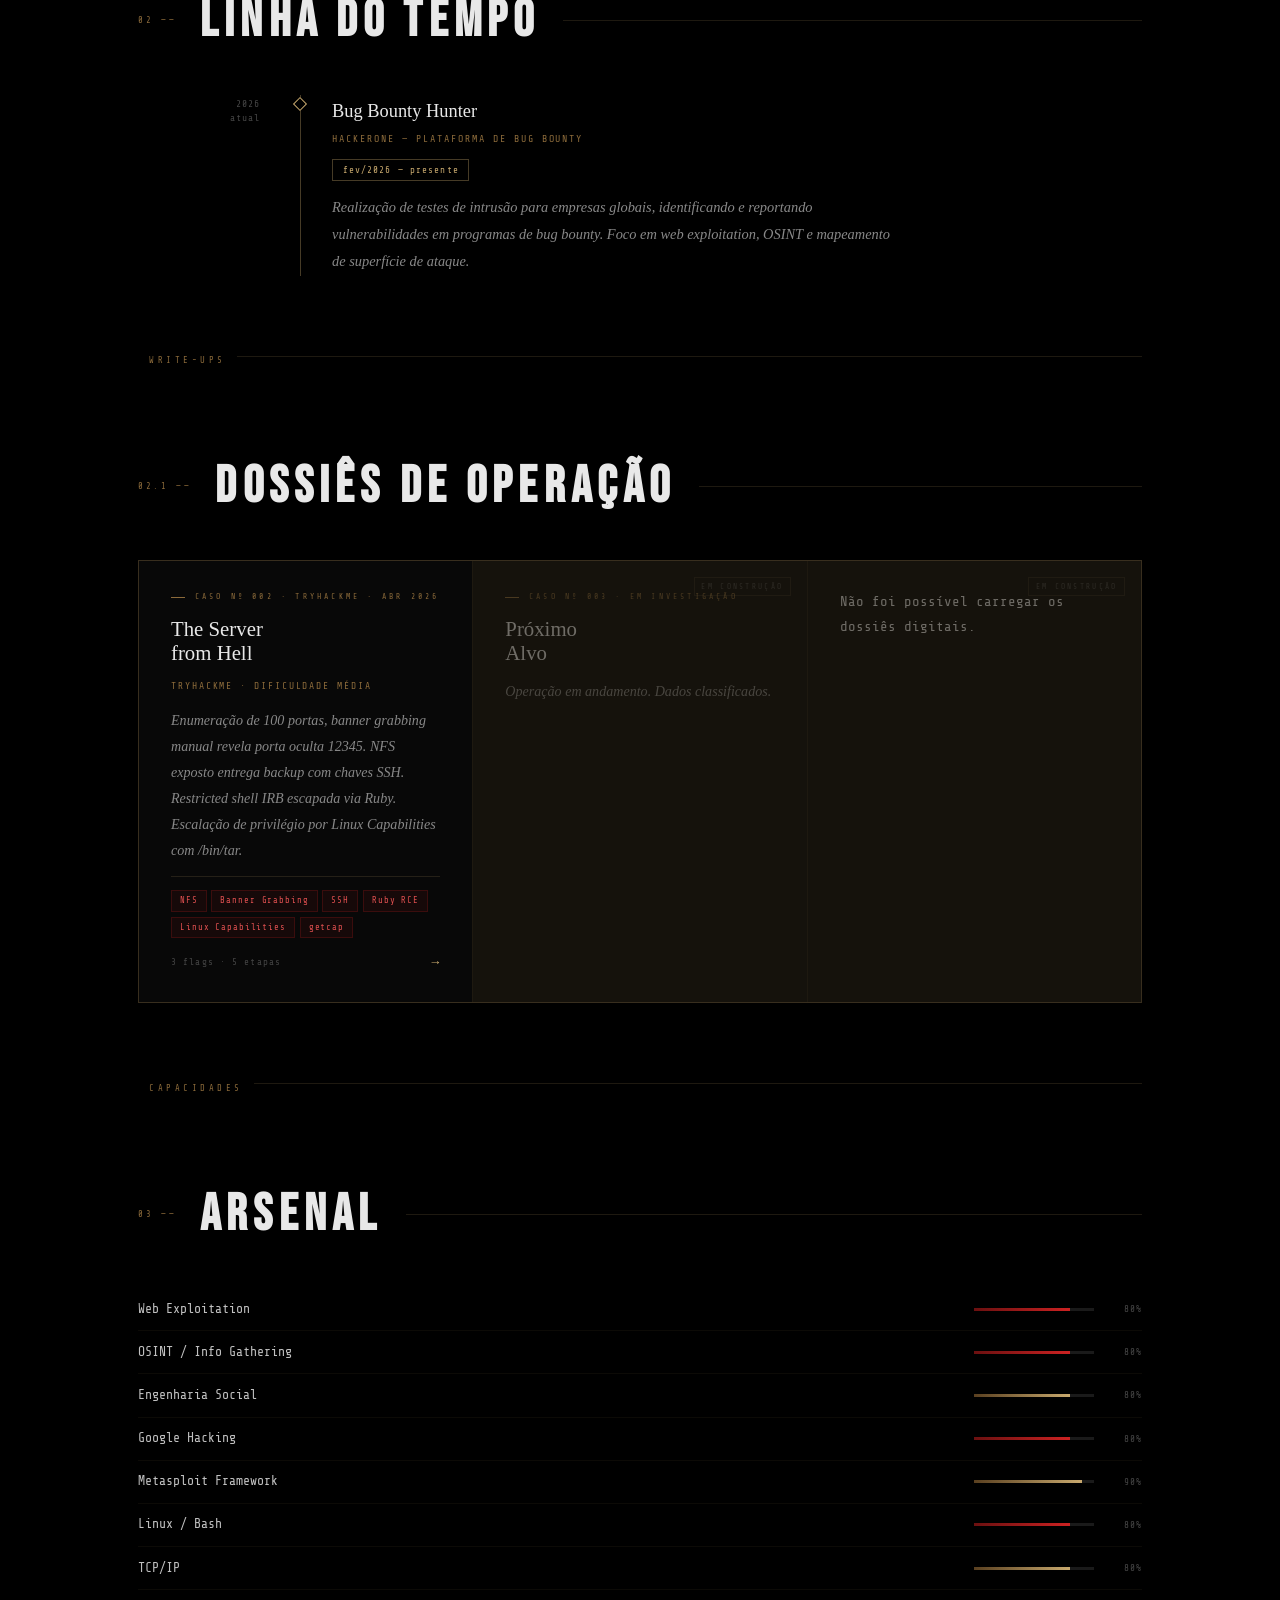
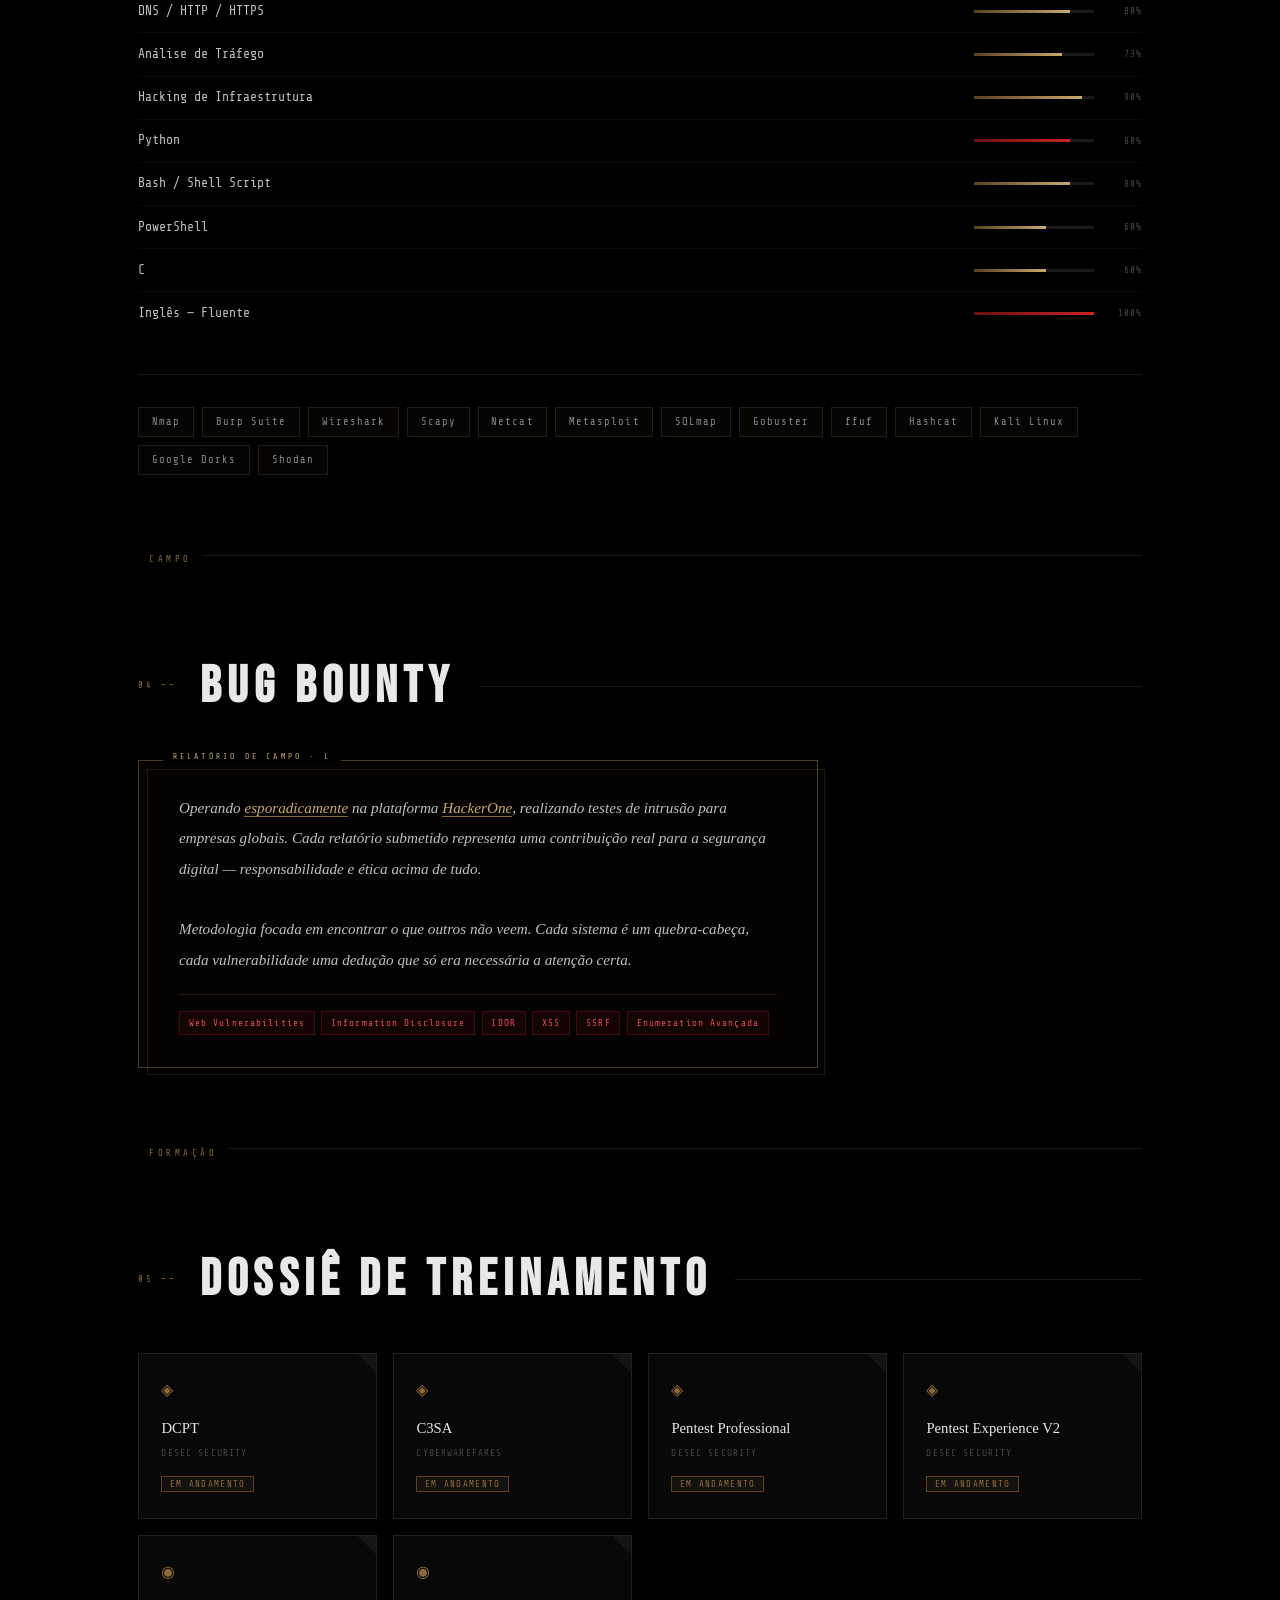
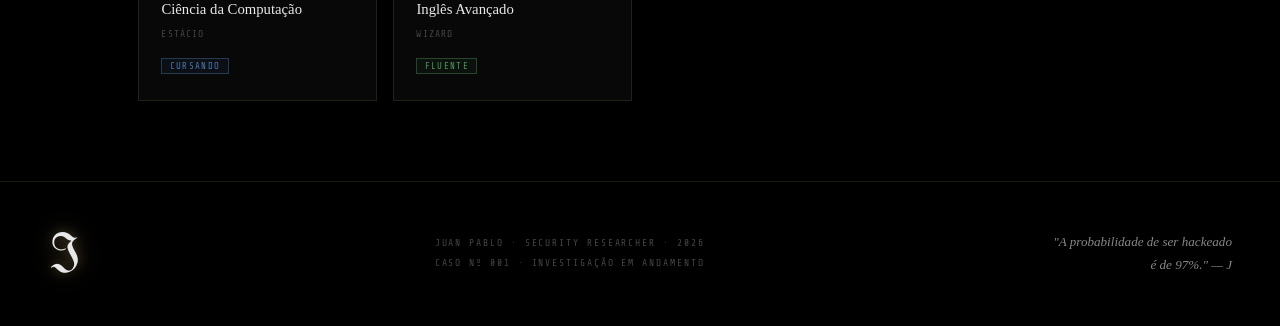
==== commit af96b854: "Update index.html" ====
--- a/index.html
+++ b/index.html
@@ -3,629 +3,1336 @@
 <head>
 <meta charset="UTF-8">
 <meta name="viewport" content="width=device-width, initial-scale=1.0">
-<title>// JUAN | PORTFOLIO</title>
-<link href="https://fonts.googleapis.com/css2?family=Share+Tech+Mono&family=Bebas+Neue&family=Rajdhani:wght@300;500;700&display=swap" rel="stylesheet">
+<title>Caso № 001 — Juan Pablo · Pentester</title>
+<link href="https://fonts.googleapis.com/css2?family=UnifrakturMaguntia&family=Share+Tech+Mono&family=Noto+Serif+JP:wght@300;400;700&family=Bebas+Neue&family=IM+Fell+English:ital@0;1&display=swap" rel="stylesheet">
 <style>
-  :root {
-    --pu:#9b4dff; --pu-dim:#6b2db3; --pu-glow:rgba(155,77,255,0.5);
-    --pu-faint:rgba(155,77,255,0.06);
-    --bg:#06030d; --bg2:#0b0518; --bg3:#0f0720;
-    --card:#110a22; --border:#1e1035;
-    --text:#c4b5fd; --muted:#4a3a6a; --white:#f0eaff;
-  }
-  *{margin:0;padding:0;box-sizing:border-box}
-  html,body{background:var(--bg);color:var(--text);font-family:'Share Tech Mono',monospace;min-height:100vh;overflow-x:hidden}
-  body{cursor:crosshair}
-  a,button{cursor:crosshair}
-  ::-webkit-scrollbar{width:4px}
-  ::-webkit-scrollbar-track{background:var(--bg)}
-  ::-webkit-scrollbar-thumb{background:var(--pu-dim)}
-
-  /* scanlines */
-  .scanlines{position:fixed;inset:0;background:repeating-linear-gradient(0deg,transparent,transparent 2px,rgba(0,0,0,0.1) 2px,rgba(0,0,0,0.1) 4px);pointer-events:none;z-index:9999}
-  /* vignette */
-  .vignette{position:fixed;inset:0;background:radial-gradient(ellipse at center,transparent 35%,rgba(6,3,13,0.82) 100%);pointer-events:none;z-index:9998}
-
-  /* ── BG CANVAS ── */
-  #bg-canvas{position:fixed;inset:0;width:100%;height:100%;pointer-events:none;z-index:0}
-
-  /* ── NAV ── */
-  nav{position:fixed;top:0;left:0;right:0;z-index:200;display:flex;align-items:center;justify-content:space-between;padding:1rem 2rem;border-bottom:1px solid var(--border);background:rgba(6,3,13,0.97);backdrop-filter:blur(8px)}
-  .nav-logo{font-family:'Bebas Neue',sans-serif;font-size:1.4rem;letter-spacing:0.3em;color:var(--pu);text-shadow:0 0 16px var(--pu-glow)}
-  .nav-links{display:flex;gap:2rem;list-style:none}
-  .nav-links a{color:var(--muted);text-decoration:none;font-size:0.75rem;letter-spacing:0.15em;text-transform:uppercase;transition:color 0.2s}
-  .nav-links a:hover{color:var(--pu)}
-  .nav-status{font-size:0.7rem;color:var(--pu);animation:blink 1.5s step-end infinite}
-  @keyframes blink{50%{opacity:0}}
-
-  /* ── HERO ── */
-  #hero{min-height:100vh;display:flex;flex-direction:column;align-items:center;justify-content:center;position:relative;padding:6rem 2rem 4rem;z-index:10}
-
-  /* grid */
-  .grid-bg{position:absolute;inset:0;background-image:linear-gradient(var(--pu-faint) 1px,transparent 1px),linear-gradient(90deg,var(--pu-faint) 1px,transparent 1px);background-size:44px 44px;pointer-events:none;z-index:1}
-
-  /* ── MAIN SKULL ── */
-  #skull-wrap{position:relative;margin-bottom:2.5rem;z-index:2}
-  #skull-canvas{display:block;animation:skull-hover 4s ease-in-out infinite}
-  .skull-glow-ring{position:absolute;bottom:-16px;left:50%;transform:translateX(-50%);width:120px;height:18px;background:radial-gradient(ellipse,rgba(155,77,255,0.55) 0%,transparent 70%);animation:glow-ring 4s ease-in-out infinite}
-  @keyframes skull-hover{0%,100%{transform:translateY(0) rotate(-0.3deg)} 50%{transform:translateY(-14px) rotate(0.3deg)}}
-  @keyframes glow-ring{0%,100%{opacity:.7;transform:translateX(-50%) scaleX(1)} 50%{opacity:.2;transform:translateX(-50%) scaleX(.6)}}
-
-  /* hero text */
-  .welcome-tag{font-size:0.7rem;letter-spacing:0.4em;color:var(--pu);text-transform:uppercase;margin-bottom:0.5rem;animation:fadeIn 1s both;z-index:2}
-  .hero-title{font-family:'Bebas Neue',sans-serif;font-size:clamp(4rem,14vw,10rem);letter-spacing:0.08em;line-height:.9;color:var(--white);text-align:center;margin-bottom:.5rem;animation:fadeIn 1s .3s both;position:relative;display:inline-block;z-index:2}
-  .hero-title::before,.hero-title::after{content:attr(data-text);position:absolute;top:0;left:0;width:100%;font-family:'Bebas Neue',sans-serif;font-size:inherit;letter-spacing:inherit}
-  .hero-title::before{color:var(--pu);clip-path:polygon(0 0,100% 0,100% 35%,0 35%);animation:glitch-top 5s infinite steps(1)}
-  .hero-title::after{color:#00d4ff;clip-path:polygon(0 65%,100% 65%,100% 100%,0 100%);animation:glitch-bot 5s infinite steps(1)}
-  @keyframes glitch-top{0%,88%,100%{transform:none;opacity:0}90%{transform:translate(-4px,-2px);opacity:1}92%{transform:translate(4px,0);opacity:1}94%{opacity:0}}
-  @keyframes glitch-bot{0%,88%,100%{transform:none;opacity:0}91%{transform:translate(4px,2px);opacity:1}93%{transform:translate(-4px,0);opacity:1}95%{opacity:0}}
-  /* glitch da caveira — ciclo de 7s, offset para não coincidir com o do nome */
-  @keyframes skull-glitch-top{0%,78%,100%{transform:none;opacity:0}80%{transform:translate(5px,-2px);opacity:1}83%{transform:translate(-3px,0);opacity:1}86%{opacity:0}}
-  @keyframes skull-glitch-bot{0%,78%,100%{transform:none;opacity:0}81%{transform:translate(-5px,2px);opacity:1}84%{transform:translate(3px,0);opacity:1}87%{opacity:0}}
-  .hero-sub{font-size:.8rem;letter-spacing:.3em;color:var(--muted);text-align:center;margin-bottom:2rem;animation:fadeIn 1s .6s both;z-index:2}
-
-  /* terminal */
-  .terminal-box{width:min(560px,90vw);background:var(--bg2);border:1px solid var(--border);border-top:1px solid var(--pu-dim);border-radius:4px;padding:1rem 1.25rem;margin-bottom:2.5rem;animation:fadeIn 1s .9s both;position:relative;z-index:2}
-  .terminal-box::before{content:'● ● ●';position:absolute;top:-1.4rem;left:0;font-size:.6rem;color:var(--muted);letter-spacing:.2em}
-  .t-line{font-size:.75rem;line-height:1.8}
-  .t-prompt{color:var(--pu)}
-  .t-cmd{color:var(--white)}
-  .t-cursor{display:inline-block;width:8px;height:13px;background:var(--pu);vertical-align:middle;animation:blink 1s step-end infinite;margin-left:2px}
-
-  /* buttons */
-  .hero-cta{display:flex;gap:1rem;flex-wrap:wrap;justify-content:center;animation:fadeIn 1s 1.2s both;z-index:2}
-  .btn{font-family:'Share Tech Mono',monospace;font-size:.75rem;letter-spacing:.2em;text-transform:uppercase;padding:.65rem 1.5rem;border:1px solid var(--pu);color:var(--pu);background:transparent;text-decoration:none;transition:all .2s;position:relative;overflow:hidden}
-  .btn::before{content:'';position:absolute;inset:0;background:var(--pu);transform:translateX(-100%);transition:transform .2s;z-index:0}
-  .btn:hover::before{transform:translateX(0)}
-  .btn:hover{color:var(--bg)}
-  .btn span{position:relative;z-index:1}
-  .btn-ghost{border-color:var(--muted);color:var(--muted)}
-  .btn-ghost::before{background:var(--muted)}
-
-  /* divider */
-  .divider{display:flex;align-items:center;gap:1rem;padding:0 2rem;margin:0 auto;max-width:900px;position:relative;z-index:10}
-  .divider::before,.divider::after{content:'';flex:1;height:1px;background:var(--border)}
-  .divider-label{font-size:.65rem;letter-spacing:.35em;color:var(--muted);text-transform:uppercase;white-space:nowrap}
-
-  section{padding:5rem 2rem;max-width:1000px;margin:0 auto;position:relative;z-index:10}
-  .section-header{margin-bottom:3rem;display:flex;align-items:center;gap:1rem}
-  .section-num{color:var(--pu);font-size:.7rem}
-  .section-title{font-family:'Bebas Neue',sans-serif;font-size:2.2rem;letter-spacing:.15em;color:var(--white)}
-
-  /* about */
-  .about-grid{display:grid;grid-template-columns:1fr 1fr;gap:2rem}
-  @media(max-width:640px){.about-grid{grid-template-columns:1fr}}
-  .about-card{background:var(--card);border:1px solid var(--border);border-left:3px solid var(--pu);padding:1.25rem 1.5rem;transition:background .2s,border-left-color .2s}
-  .about-card:hover{background:#160d2e;border-left-color:#bf7fff}
-  .about-card h3{font-family:'Rajdhani',sans-serif;font-size:.7rem;letter-spacing:.3em;text-transform:uppercase;color:var(--pu);margin-bottom:.75rem}
-  .about-card p{font-size:.8rem;color:var(--muted);line-height:1.8}
-
-  /* experience */
-  .exp-list{display:flex;flex-direction:column;gap:1.5rem}
-  .exp-item{background:var(--card);border:1px solid var(--border);border-left:3px solid var(--pu-dim);padding:1.25rem 1.5rem;transition:border-left-color .2s,background .2s}
-  .exp-item:hover{background:#160d2e;border-left-color:var(--pu)}
-  .exp-header{display:flex;justify-content:space-between;align-items:flex-start;flex-wrap:wrap;gap:.5rem;margin-bottom:.5rem}
-  .exp-title{font-family:'Rajdhani',sans-serif;font-size:1rem;font-weight:700;color:var(--white);letter-spacing:.05em}
-  .exp-date{font-size:.65rem;color:var(--pu);letter-spacing:.1em}
-  .exp-org{font-size:.7rem;color:var(--pu-dim);letter-spacing:.1em;margin-bottom:.5rem}
-  .exp-desc{font-size:.78rem;color:var(--muted);line-height:1.7}
-
-  /* skills */
-  .skills-grid{display:grid;grid-template-columns:repeat(auto-fill,minmax(260px,1fr));gap:1px;background:var(--border);border:1px solid var(--border)}
-  .skill-item{background:var(--bg2);padding:1.25rem 1.5rem;transition:background .2s}
-  .skill-item:hover{background:var(--card)}
-  .skill-item:hover .skill-bar-fill{box-shadow:0 0 8px var(--pu)}
-  .skill-name{font-size:.75rem;letter-spacing:.1em;color:var(--white);margin-bottom:.5rem;display:flex;justify-content:space-between}
-  .skill-name span{color:var(--muted);font-size:.7rem}
-  .skill-bar{height:2px;background:var(--border);width:100%}
-  .skill-bar-fill{height:100%;background:var(--pu);transition:width 1.2s ease}
-  .skill-tag{display:inline-block;font-size:.6rem;letter-spacing:.15em;color:var(--muted);border:1px solid var(--border);padding:2px 6px;margin-top:.5rem;text-transform:uppercase}
-  .tools-wrap{display:flex;flex-wrap:wrap;gap:.5rem;margin-top:1rem}
-  .tool-tag{font-size:.65rem;letter-spacing:.1em;padding:4px 10px;background:var(--bg3);border:1px solid var(--border);color:var(--muted);transition:all .2s}
-  .tool-tag:hover{border-color:var(--pu);color:var(--pu)}
-
-  /* ctf */
-  .ctf-list{display:flex;flex-direction:column;gap:1px}
-  .ctf-item{display:grid;grid-template-columns:3rem 1fr auto;align-items:center;gap:1.25rem;padding:1rem 1.25rem;background:var(--card);border-left:2px solid transparent;transition:all .2s;text-decoration:none;color:inherit}
-  .ctf-item:hover{border-left-color:var(--pu);background:#160d2e}
-  .ctf-num{font-size:.65rem;color:var(--muted);text-align:center}
-  .ctf-info h4{font-size:.85rem;color:var(--white);margin-bottom:.2rem;font-family:'Rajdhani',sans-serif;font-weight:700;letter-spacing:.05em}
-  .ctf-info p{font-size:.7rem;color:var(--muted)}
-  .ctf-badge{font-size:.6rem;padding:3px 8px;letter-spacing:.1em;text-transform:uppercase;border:1px solid}
-  .badge-web{color:#ff8800;border-color:#ff8800}
-  .badge-bounty{color:var(--pu);border-color:var(--pu)}
-  .badge-osint{color:#00d4ff;border-color:#00d4ff}
-  .badge-net{color:#a0ff80;border-color:#a0ff80}
-  .badge-social{color:#ff80d5;border-color:#ff80d5}
-
-  /* certs */
-  .certs-grid{display:grid;grid-template-columns:repeat(auto-fill,minmax(220px,1fr));gap:1rem}
-  .cert-card{background:var(--card);border:1px solid var(--border);padding:1.25rem;position:relative;overflow:hidden;transition:border-color .2s}
-  .cert-card:hover{border-color:var(--pu-dim)}
-  .cert-card::after{content:'';position:absolute;bottom:0;left:0;right:0;height:2px;background:var(--pu);transform:scaleX(0);transform-origin:left;transition:transform .3s}
-  .cert-card:hover::after{transform:scaleX(1)}
-  .cert-icon{font-size:1.5rem;margin-bottom:.75rem}
-  .cert-name{font-family:'Rajdhani',sans-serif;font-size:1rem;font-weight:700;color:var(--white);letter-spacing:.05em;margin-bottom:.25rem}
-  .cert-org{font-size:.65rem;color:var(--muted);letter-spacing:.15em;text-transform:uppercase;margin-bottom:.5rem}
-  .cert-status{font-size:.6rem;padding:2px 6px;letter-spacing:.1em;text-transform:uppercase}
-  .status-done{background:rgba(167,139,250,.1);color:#a78bfa;border:1px solid #6b21a8}
-  .status-progress{background:rgba(251,191,36,.08);color:#fbbf24;border:1px solid #92400e}
-  .status-planned{background:rgba(85,85,85,.1);color:var(--muted);border:1px solid var(--border)}
-
-  footer{border-top:1px solid var(--border);padding:2rem;text-align:center;font-size:.65rem;color:var(--muted);letter-spacing:.2em;position:relative;z-index:10}
-
-  @keyframes fadeIn{from{opacity:0;transform:translateY(16px)}to{opacity:1;transform:translateY(0)}}
-  .reveal{opacity:0;transform:translateY(20px);transition:opacity .7s,transform .7s}
-  .reveal.visible{opacity:1;transform:none}
+/* ══════════════════════════════════════
+   VARIÁVEIS — PALETA DO L
+══════════════════════════════════════ */
+:root {
+  --void:      #000000;
+  --void2:     #080808;
+  --void3:     #0f0f0f;
+  --void4:     #141414;
+  --void5:     #1a1a1a;
+  --white:     #e8e8e8;
+  --white2:    #c0c0c0;
+  --white3:    #888;
+  --white4:    #444;
+  --accent:    #c8a96e;      /* âmbar/doce — tom de bolo/chocolate */
+  --accent2:   #8b6a3a;
+  --accent3:   #5a4020;
+  --red:       #cc2222;
+  --red-dim:   #6b1010;
+  --blue-l:    #4a7ab5;      /* azul frio — monitores */
+  --green:     #2a6640;
+  --border:    rgba(200,169,110,0.15);
+  --border2:   rgba(200,169,110,0.35);
+  --shadow:    rgba(200,169,110,0.08);
+}
+
+*, *::before, *::after { margin:0; padding:0; box-sizing:border-box; }
+html { scroll-behavior:smooth; }
+
+/* ── CURSOR PERSONALIZADO ── */
+body { cursor: crosshair; }
+a, button { cursor: crosshair; }
+
+body {
+  background: var(--void);
+  color: var(--white);
+  font-family: 'Share Tech Mono', monospace;
+  font-size: 14px;
+  line-height: 1.75;
+  overflow-x: hidden;
+}
+
+/* ── LINHAS DE GRADE — sala de investigação ── */
+body::before {
+  content: '';
+  position: fixed; inset: 0;
+  background-image:
+    linear-gradient(rgba(200,169,110,0.025) 1px, transparent 1px),
+    linear-gradient(90deg, rgba(200,169,110,0.025) 1px, transparent 1px);
+  background-size: 40px 40px;
+  pointer-events: none;
+  z-index: 0;
+}
+
+/* ── VINHETA LATERAL ── */
+body::after {
+  content: '';
+  position: fixed; inset: 0;
+  background: radial-gradient(ellipse at center, transparent 55%, rgba(0,0,0,0.85) 100%);
+  pointer-events: none;
+  z-index: 1;
+}
+
+/* ── NOISE GRAIN ── */
+.grain {
+  position: fixed; inset: 0;
+  background-image: url("data:image/svg+xml,%3Csvg xmlns='http://www.w3.org/2000/svg' width='200' height='200'%3E%3Cfilter id='n'%3E%3CfeTurbulence type='fractalNoise' baseFrequency='0.9' numOctaves='4' stitchTiles='stitch'/%3E%3C/filter%3E%3Crect width='200' height='200' filter='url(%23n)' opacity='0.04'/%3E%3C/svg%3E");
+  pointer-events: none; z-index: 2; opacity: 0.6;
+}
+
+/* ══════════════════════════════════════
+   SCROLLBAR
+══════════════════════════════════════ */
+::-webkit-scrollbar { width: 4px; }
+::-webkit-scrollbar-track { background: var(--void); }
+::-webkit-scrollbar-thumb { background: var(--accent3); }
+::selection { background: rgba(200,169,110,0.2); }
+
+/* ══════════════════════════════════════
+   NAV — BARRA DO INVESTIGADOR
+══════════════════════════════════════ */
+nav {
+  position: fixed; top: 0; left: 0; right: 0;
+  z-index: 900;
+  background: rgba(0,0,0,0.95);
+  border-bottom: 1px solid var(--border);
+  display: flex; align-items: center; justify-content: space-between;
+  padding: 0 3rem;
+  height: 52px;
+  backdrop-filter: blur(8px);
+}
+
+.nav-id {
+  display: flex; align-items: baseline; gap: 1rem;
+}
+.nav-l {
+  font-family: 'Bebas Neue', sans-serif;
+  font-size: 2.2rem; color: var(--white); line-height: 1;
+  letter-spacing: 0.1em;
+  text-shadow: 0 0 20px rgba(200,169,110,0.4);
+}
+.nav-case {
+  font-size: 0.6rem; letter-spacing: 0.3em;
+  color: var(--white3); text-transform: uppercase;
+}
+
+nav ul { list-style: none; display: flex; gap: 2.5rem; }
+nav ul a {
+  font-size: 0.62rem; letter-spacing: 0.25em; text-transform: uppercase;
+  color: var(--white3); text-decoration: none;
+  transition: color 0.2s;
+  position: relative;
+}
+nav ul a::after {
+  content: '';
+  position: absolute; bottom: -4px; left: 0; right: 0; height: 1px;
+  background: var(--accent);
+  transform: scaleX(0); transform-origin: left;
+  transition: transform 0.25s ease;
+}
+nav ul a:hover { color: var(--accent); }
+nav ul a:hover::after { transform: scaleX(1); }
+
+.nav-prob {
+  font-size: 0.6rem; letter-spacing: 0.15em;
+  color: var(--white4);
+}
+.nav-prob strong { color: var(--accent); }
+
+/* ══════════════════════════════════════
+   HERO — DOSSIER DO SUSPEITO
+══════════════════════════════════════ */
+#hero {
+  min-height: 100vh;
+  display: grid;
+  grid-template-columns: 1fr 1.6fr;
+  position: relative; z-index: 10;
+  padding-top: 52px;
+}
+
+/* Coluna esquerda — foto/silhueta do L sentado */
+.hero-left {
+  display: flex; align-items: flex-end; justify-content: center;
+  padding: 3rem 2rem 0;
+  position: relative;
+  border-right: 1px solid var(--border);
+  overflow: visible;
+}
+
+/* J gótico — coluna esquerda */
+.j-letter-wrap {
+  position: absolute;
+  top: 52px; /* abaixo da nav */
+  left: 50%;
+  bottom: 45%; /* fica acima da zona dos monitores */
+  transform: translateX(-50%);
+  display: flex; align-items: center; justify-content: center;
+  z-index: 2;
+  pointer-events: none;
+}
+.j-gothic {
+  width: 220px; height: auto;
+  filter: drop-shadow(0 0 40px rgba(200,169,110,0.15));
+  animation: float 6s ease-in-out infinite;
+}
+@keyframes float {
+  0%,100% { transform: translateY(0); }
+  50%      { transform: translateY(-8px); }
+}
+
+/* Monitores — cena inferior da coluna esquerda */
+.monitors-scene {
+  position: absolute;
+  bottom: 0; left: 0; right: 0;
+  height: 45%;
+  display: flex; align-items: flex-end; justify-content: center;
+  gap: 8px; padding: 0 1rem 1rem;
+  z-index: 3;
+}
+.monitor-canvas {
+  border-radius: 3px 3px 0 0;
+  box-shadow:
+    0 0 18px rgba(255,255,255,0.12),
+    0 0 40px rgba(255,255,255,0.06),
+    inset 0 0 6px rgba(255,255,255,0.04);
+  border: 1px solid rgba(255,255,255,0.08);
+  image-rendering: pixelated;
+}
+
+/* Iluminação ambiente dos monitores — dissipa além da coluna */
+.hero-left::after {
+  content: '';
+  position: absolute;
+  left: -5%; right: -120%; /* vaza para a direita mas não até a borda */
+  bottom: 0; top: 30%;
+  background:
+    radial-gradient(ellipse 55% 60% at 30% 100%, rgba(200,215,255,0.09) 0%, transparent 75%),
+    radial-gradient(ellipse 40% 40% at 25% 95%,  rgba(180,210,255,0.06) 0%, transparent 65%);
+  pointer-events: none; z-index: 4;
+}
+
+.hero-left-label {
+  position: absolute; top: 5rem; left: 1.5rem;
+  writing-mode: vertical-rl; transform: rotate(180deg);
+  font-size: 0.55rem; letter-spacing: 0.4em; text-transform: uppercase;
+  color: var(--white4);
+}
+
+/* Coluna direita — ficha do suspeito */
+.hero-right {
+  padding: 7rem 4rem 4rem 4rem;
+  display: flex; flex-direction: column; justify-content: center;
+  position: relative;
+}
+
+/* stamp removed */
+
+.dossier-tag {
+  font-size: 0.58rem; letter-spacing: 0.3em; text-transform: uppercase;
+  color: var(--accent2); margin-bottom: 1.8rem;
+  display: flex; align-items: center; gap: 0.8rem;
+}
+.dossier-tag::before {
+  content: ''; display: inline-block;
+  width: 24px; height: 1px; background: var(--accent2);
+}
+
+h1.suspect-name {
+  font-family: 'IM Fell English', serif;
+  font-size: clamp(3rem,6vw,5.5rem);
+  line-height: 0.95;
+  color: var(--white);
+  margin-bottom: 0.5rem;
+  letter-spacing: -0.01em;
+}
+h1.suspect-name span {
+  display: block;
+  font-size: clamp(0.9rem,2vw,1.3rem);
+  font-family: 'Share Tech Mono', monospace;
+  font-style: normal;
+  color: var(--white3);
+  letter-spacing: 0.2em;
+  text-transform: uppercase;
+  margin-top: 0.5rem;
+}
+
+.suspect-role {
+  font-size: 0.68rem; letter-spacing: 0.28em; text-transform: uppercase;
+  color: var(--accent2); margin: 1.5rem 0;
+  display: flex; align-items: center; gap: 1rem;
+}
+.suspect-role::after {
+  content: ''; flex: 1; max-width: 120px; height: 1px;
+  background: var(--border2);
+}
+
+/* Caixa de dedução do L */
+.deduction {
+  border: 1px solid var(--border2);
+  background: rgba(200,169,110,0.03);
+  padding: 1.4rem 1.6rem;
+  max-width: 540px;
+  position: relative;
+  margin: 0.5rem 0 1.8rem;
+}
+.deduction::before {
+  content: 'L · DEDUÇÃO INICIAL';
+  position: absolute; top: -0.6rem; left: 1.2rem;
+  background: var(--void);
+  font-size: 0.5rem; letter-spacing: 0.35em;
+  color: var(--accent); padding: 0 0.5rem;
+}
+.deduction::after {
+  content: '';
+  position: absolute; top: 6px; left: 6px; right: -6px; bottom: -6px;
+  border: 1px solid var(--border);
+  pointer-events: none;
+}
+.deduction p {
+  font-family: 'IM Fell English', serif;
+  font-style: italic;
+  color: var(--white2); font-size: 0.95rem; line-height: 1.9;
+}
+.deduction .probability {
+  display: flex; align-items: center; gap: 0.8rem;
+  margin-top: 1rem; padding-top: 0.8rem;
+  border-top: 1px solid var(--border);
+  font-size: 0.6rem; letter-spacing: 0.15em; color: var(--white3);
+  font-family: 'Share Tech Mono', monospace; font-style: normal;
+}
+.prob-bar {
+  flex: 1; height: 2px; background: var(--void4);
+  position: relative; overflow: hidden;
+}
+.prob-bar::after {
+  content: '';
+  position: absolute; inset: 0; right: 3%;
+  background: linear-gradient(90deg, var(--accent3), var(--accent));
+  animation: prob-load 1.8s ease forwards;
+}
+@keyframes prob-load {
+  from { transform: scaleX(0); transform-origin: left; }
+  to   { transform: scaleX(1); transform-origin: left; }
+}
+.prob-val { color: var(--accent); font-weight: 700; font-size: 0.75rem; }
+
+.hero-actions {
+  display: flex; gap: 1rem; flex-wrap: wrap;
+}
+.btn {
+  font-family: 'Share Tech Mono', monospace;
+  font-size: 0.65rem; letter-spacing: 0.22em; text-transform: uppercase;
+  text-decoration: none; padding: 0.65rem 1.5rem;
+  border: 1px solid var(--border2); color: var(--white);
+  background: transparent;
+  transition: all 0.2s; display: inline-flex; align-items: center; gap: 0.5rem;
+  position: relative; overflow: hidden;
+}
+.btn::before {
+  content: '';
+  position: absolute; inset: 0;
+  background: var(--accent);
+  transform: translateX(-101%);
+  transition: transform 0.25s ease;
+  z-index: 0;
+}
+.btn:hover::before { transform: translateX(0); }
+.btn:hover { color: var(--void); border-color: var(--accent); }
+.btn span { position: relative; z-index: 1; }
+.btn-ghost { border-color: var(--border); color: var(--white3); }
+.btn-ghost:hover { color: var(--void); }
+
+/* ── DECORAÇÃO HERO: FIOS VERMELHO (quadro de investigação) ── */
+.evidence-lines {
+  position: absolute; inset: 0; pointer-events: none;
+  overflow: hidden; opacity: 0.12;
+}
+.evidence-lines svg { width: 100%; height: 100%; }
+
+/* ══════════════════════════════════════
+   DIVISORES
+══════════════════════════════════════ */
+.section-div {
+  max-width: 1100px; margin: 0 auto;
+  padding: 0 3rem;
+  position: relative; z-index: 10;
+}
+.section-div hr {
+  border: none; border-top: 1px solid var(--border);
+}
+.section-div span {
+  position: relative; top: -0.6rem; left: 0;
+  display: inline-block;
+  background: var(--void);
+  padding: 0 0.7rem;
+  font-size: 0.55rem; letter-spacing: 0.4em; text-transform: uppercase;
+  color: var(--accent2);
+}
+
+/* ══════════════════════════════════════
+   SECTION WRAPPER
+══════════════════════════════════════ */
+.sw {
+  max-width: 1100px; margin: 0 auto;
+  padding: 5rem 3rem;
+  position: relative; z-index: 10;
+}
+
+/* ── SECTION HEADER ── */
+.sl {
+  display: flex; align-items: center; gap: 1.5rem;
+  margin-bottom: 3rem;
+}
+.sl-num {
+  font-size: 0.55rem; letter-spacing: 0.3em; color: var(--accent2);
+  white-space: nowrap;
+}
+.sl-title {
+  font-family: 'Bebas Neue', sans-serif;
+  font-size: clamp(2rem,4vw,3.5rem);
+  letter-spacing: 0.12em; color: var(--white); line-height: 1;
+}
+.sl-rule { flex: 1; height: 1px; background: var(--border); }
+
+/* ══════════════════════════════════════
+   SOBRE — FICHA DO SUSPEITO
+══════════════════════════════════════ */
+.profile-grid {
+  display: grid;
+  grid-template-columns: 1fr 1fr;
+  gap: 1px;
+  background: var(--border);
+  border: 1px solid var(--border);
+}
+.profile-card {
+  background: var(--void2);
+  padding: 1.6rem 2rem;
+  transition: background 0.2s;
+  position: relative;
+}
+.profile-card::after {
+  content: '';
+  position: absolute; bottom: 0; left: 0; right: 0; height: 2px;
+  background: linear-gradient(90deg, transparent, var(--accent2), transparent);
+  opacity: 0;
+  transition: opacity 0.3s;
+}
+.profile-card:hover { background: var(--void3); }
+.profile-card:hover::after { opacity: 1; }
+
+.profile-card h3 {
+  font-size: 0.55rem; letter-spacing: 0.35em; text-transform: uppercase;
+  color: var(--accent); margin-bottom: 0.8rem;
+  display: flex; align-items: center; gap: 0.6rem;
+}
+.profile-card h3::before {
+  content: ''; display: inline-block;
+  width: 16px; height: 1px; background: var(--accent);
+}
+.profile-card p {
+  font-family: 'IM Fell English', serif;
+  color: var(--white2); font-size: 0.92rem; line-height: 1.95;
+}
+.profile-card a {
+  color: var(--accent); text-underline-offset: 4px;
+  transition: color 0.2s; text-decoration: none;
+  border-bottom: 1px solid var(--border2);
+}
+.profile-card a:hover { color: var(--white); }
+
+/* ══════════════════════════════════════
+   EXPERIÊNCIA — LINHA DO TEMPO
+══════════════════════════════════════ */
+.timeline { padding-left: 2rem; }
+.tl-item {
+  display: grid;
+  grid-template-columns: 90px 1fr;
+  gap: 0 2.5rem;
+  padding-bottom: 3rem;
+  position: relative;
+}
+.tl-item:last-child { padding-bottom: 0; }
+.tl-item::before {
+  content: '';
+  position: absolute; left: 90px; top: 0; bottom: 0;
+  width: 1px; background: var(--border2);
+  margin-left: 2.5rem;
+}
+.tl-dot {
+  position: absolute; left: 90px; top: 4px;
+  margin-left: calc(2.5rem - 5px);
+  width: 10px; height: 10px;
+  border: 1px solid var(--accent);
+  background: var(--void);
+  transform: rotate(45deg);
+  z-index: 1;
+}
+.tl-year {
+  font-size: 0.6rem; letter-spacing: 0.1em;
+  color: var(--white4); text-align: right;
+  padding-top: 2px; line-height: 1.5;
+}
+.tl-content { padding-left: 2rem; }
+.tl-title {
+  font-family: 'IM Fell English', serif;
+  font-size: 1.15rem; color: var(--white);
+  margin-bottom: 0.2rem;
+}
+.tl-org {
+  font-size: 0.62rem; letter-spacing: 0.2em; text-transform: uppercase;
+  color: var(--accent2); margin-bottom: 0.6rem;
+}
+.tl-badge {
+  display: inline-block;
+  border: 1px solid var(--border2);
+  padding: 0.1rem 0.6rem; font-size: 0.58rem;
+  letter-spacing: 0.12em; color: var(--accent); margin-bottom: 0.8rem;
+}
+.tl-desc {
+  font-family: 'IM Fell English', serif;
+  font-size: 0.9rem; color: var(--white3); line-height: 1.9;
+  max-width: 560px;
+  font-style: italic;
+}
+
+/* ══════════════════════════════════════
+   SKILLS — ANÁLISE DE CAPACIDADES
+══════════════════════════════════════ */
+.skills-wrap { display: flex; flex-direction: column; gap: 0; }
+.skill-row {
+  display: flex; align-items: center;
+  padding: 0.6rem 0;
+  border-bottom: 1px solid rgba(200,169,110,0.06);
+  gap: 1rem;
+  transition: background 0.15s;
+}
+.skill-row:hover { background: rgba(200,169,110,0.03); margin: 0 -1rem; padding-left: 1rem; padding-right: 1rem; }
+.skill-row:last-child { border-bottom: none; }
+.skill-name {
+  flex: 1; font-family: 'Share Tech Mono', monospace;
+  font-size: 0.82rem; color: var(--white2);
+}
+.skill-meter {
+  width: 120px; height: 3px;
+  background: var(--void5);
+  position: relative; overflow: hidden;
+}
+.skill-fill {
+  position: absolute; top: 0; left: 0; bottom: 0;
+  background: linear-gradient(90deg, var(--accent3), var(--accent));
+  transition: width 1s ease;
+}
+.skill-fill.red {
+  background: linear-gradient(90deg, var(--red-dim), var(--red));
+}
+.skill-pct {
+  font-size: 0.58rem; color: var(--white4); letter-spacing: 0.1em;
+  width: 32px; text-align: right;
+}
+
+/* Ferramentas */
+.tools-grid {
+  display: flex; flex-wrap: wrap; gap: 0.5rem;
+  margin-top: 2.5rem; padding-top: 2rem;
+  border-top: 1px solid var(--border);
+}
+.tool-tag {
+  font-size: 0.65rem; letter-spacing: 0.1em;
+  padding: 0.3rem 0.8rem;
+  border: 1px solid var(--border);
+  color: var(--white3);
+  background: rgba(200,169,110,0.03);
+  transition: border-color 0.2s, color 0.2s, background 0.2s;
+}
+.tool-tag:hover {
+  border-color: var(--accent2); color: var(--accent); background: rgba(200,169,110,0.07);
+}
+
+/* ══════════════════════════════════════
+   BUG BOUNTY — RELATÓRIO DE CAMPO
+══════════════════════════════════════ */
+.report-box {
+  border: 1px solid var(--border2);
+  padding: 2rem 2.5rem;
+  max-width: 680px;
+  position: relative;
+  background: rgba(200,169,110,0.02);
+}
+.report-box::before {
+  content: 'RELATÓRIO DE CAMPO · L';
+  position: absolute; top: -0.65rem; left: 1.5rem;
+  background: var(--void);
+  font-size: 0.5rem; letter-spacing: 0.4em; color: var(--accent);
+  padding: 0 0.6rem;
+}
+.report-box::after {
+  content: '';
+  position: absolute; top: 8px; left: 8px; right: -8px; bottom: -8px;
+  border: 1px solid var(--border);
+  pointer-events: none;
+}
+.report-box p {
+  font-family: 'IM Fell English', serif;
+  font-style: italic;
+  color: var(--white2); font-size: 0.95rem; line-height: 2;
+}
+.report-box u {
+  text-decoration: none;
+  border-bottom: 1px solid var(--accent2);
+  color: var(--accent);
+}
+
+/* Tags de vulnerabilidade */
+.vuln-tags {
+  display: flex; flex-wrap: wrap; gap: 0.4rem;
+  margin-top: 1.2rem; padding-top: 1rem;
+  border-top: 1px solid var(--border);
+}
+.vtag {
+  font-size: 0.58rem; letter-spacing: 0.12em;
+  padding: 0.18rem 0.55rem;
+  background: rgba(204,34,34,0.08);
+  border: 1px solid rgba(204,34,34,0.25);
+  color: #e05050;
+}
+
+/* ══════════════════════════════════════
+   FORMAÇÃO — DOSSIÊ DE TREINAMENTO
+══════════════════════════════════════ */
+.certs-grid {
+  display: grid;
+  grid-template-columns: repeat(auto-fill, minmax(200px, 1fr));
+  gap: 1rem;
+}
+.cert-card {
+  border: 1px solid var(--border);
+  padding: 1.4rem;
+  background: var(--void2);
+  position: relative; overflow: hidden;
+  transition: border-color 0.25s, background 0.25s;
+}
+.cert-card::before {
+  content: '';
+  position: absolute; top: 0; left: 0; right: 0; height: 2px;
+  background: linear-gradient(90deg, transparent, var(--accent2), transparent);
+  transform: scaleX(0);
+  transition: transform 0.35s ease;
+}
+.cert-card:hover { border-color: var(--border2); background: var(--void3); }
+.cert-card:hover::before { transform: scaleX(1); }
+
+/* canto dobrado */
+.cert-card::after {
+  content: '';
+  position: absolute; top: 0; right: 0;
+  width: 18px; height: 18px;
+  background: linear-gradient(225deg, var(--void4) 50%, transparent 50%);
+}
+.cert-icon { font-size: 1rem; margin-bottom: 0.7rem; color: var(--accent2); }
+.cert-name {
+  font-family: 'IM Fell English', serif;
+  font-size: 0.92rem; color: var(--white); margin-bottom: 0.2rem;
+}
+.cert-org {
+  font-size: 0.6rem; letter-spacing: 0.12em; text-transform: uppercase;
+  color: var(--white4); margin-bottom: 0.6rem;
+}
+.cert-status {
+  font-size: 0.56rem; letter-spacing: 0.15em; text-transform: uppercase;
+  padding: 0.12rem 0.45rem; border: 1px solid;
+}
+.st-prog  { color: var(--accent2); border-color: var(--accent3); background: rgba(200,169,110,0.06); }
+.st-study { color: var(--blue-l);  border-color: rgba(74,122,181,0.4); background: rgba(74,122,181,0.06); }
+.st-done  { color: #4a9a5a; border-color: rgba(74,154,90,0.4); background: rgba(74,154,90,0.06); }
+
+/* ══════════════════════════════════════
+   FOOTER
+══════════════════════════════════════ */
+footer {
+  border-top: 1px solid var(--border);
+  padding: 2.5rem 3rem;
+  display: flex; justify-content: space-between; align-items: center;
+  position: relative; z-index: 10;
+  background: var(--void);
+}
+.footer-l {
+  font-family: 'Bebas Neue', sans-serif;
+  font-size: 2.5rem; color: var(--white);
+  letter-spacing: 0.1em; line-height: 1;
+  text-shadow: 0 0 30px rgba(200,169,110,0.3);
+}
+.footer-text {
+  font-size: 0.6rem; letter-spacing: 0.2em; text-transform: uppercase;
+  color: var(--white4); line-height: 2;
+  text-align: center;
+}
+.footer-quote {
+  font-family: 'IM Fell English', serif;
+  font-style: italic; color: var(--white3);
+  font-size: 0.82rem; text-align: right; max-width: 260px; line-height: 1.7;
+}
+
+/* ══════════════════════════════════════
+   DECORAÇÃO: FINGERPRINT FUNDO
+══════════════════════════════════════ */
+.bg-deco {
+  position: fixed; inset: 0; pointer-events: none; z-index: 0;
+  display: flex; align-items: center; justify-content: center;
+  overflow: hidden;
+}
+.bg-deco svg {
+  width: 70vh; height: 70vh; opacity: 0.018;
+}
+
+/* ══════════════════════════════════════
+   REVEAL ANIMATION
+══════════════════════════════════════ */
+.reveal {
+  opacity: 0; transform: translateY(20px);
+  transition: opacity 0.8s ease, transform 0.8s ease;
+}
+.reveal.visible { opacity: 1; transform: none; }
+
+/* ── TYPING CURSOR ── */
+.cursor-blink {
+  display: inline-block;
+  width: 2px; height: 1em;
+  background: var(--accent);
+  margin-left: 2px;
+  animation: blink 1s step-end infinite;
+  vertical-align: middle;
+}
+@keyframes blink {
+  0%,100% { opacity: 1; } 50% { opacity: 0; }
+}
+
+/* ── NÚMERO DE CASO flutuante ── */
+.case-float {
+  position: fixed; right: 1.5rem; top: 50%;
+  transform: translateY(-50%) rotate(90deg);
+  transform-origin: center;
+  font-size: 0.5rem; letter-spacing: 0.45em; text-transform: uppercase;
+  color: var(--white4); z-index: 20;
+}
+
+/* ══════════════════════════════════════
+   RESPONSIVE
+══════════════════════════════════════ */
+@media (max-width: 860px) {
+  #hero { grid-template-columns: 1fr; }
+  .hero-left { display: none; }
+  nav ul { display: none; }
+  .nav-prob { display: none; }
+  .sw { padding: 4rem 1.5rem; }
+  .section-div { padding: 0 1.5rem; }
+  footer { flex-direction: column; gap: 1.2rem; text-align: center; }
+  .footer-quote { text-align: center; }
+  nav { padding: 0 1.5rem; }
+  .profile-grid { grid-template-columns: 1fr; }
+  .case-float { display: none; }
+  .hero-right { padding: 6rem 1.5rem 3rem; }
+}
+
+/* ══════════════════════════════════════
+   WRITE-UP CARDS — CASOS DE ESTUDO
+══════════════════════════════════════ */
+.cases-grid {
+  display: grid;
+  grid-template-columns: repeat(auto-fill, minmax(320px, 1fr));
+  gap: 1px;
+  background: var(--border);
+  border: 1px solid var(--border);
+  margin-top: 2rem;
+}
+.case-card {
+  background: var(--void2);
+  padding: 1.8rem 2rem;
+  text-decoration: none;
+  color: inherit;
+  position: relative;
+  overflow: hidden;
+  transition: background 0.2s;
+  display: flex;
+  flex-direction: column;
+  gap: 0.8rem;
+}
+.case-card::before {
+  content: '';
+  position: absolute; top: 0; left: 0; right: 0; height: 2px;
+  background: linear-gradient(90deg, transparent, var(--accent2), transparent);
+  transform: scaleX(0);
+  transition: transform 0.35s ease;
+}
+.case-card:hover { background: var(--void3); }
+.case-card:hover::before { transform: scaleX(1); }
+.case-card-num {
+  font-size: 0.5rem; letter-spacing: 0.4em; text-transform: uppercase;
+  color: var(--accent2);
+  display: flex; align-items: center; gap: 0.6rem;
+}
+.case-card-num::before {
+  content: ''; display: inline-block;
+  width: 14px; height: 1px; background: var(--accent2);
+}
+.case-card-title {
+  font-family: 'IM Fell English', serif;
+  font-size: 1.3rem; color: var(--white); line-height: 1.15;
+}
+.case-card-platform {
+  font-size: 0.6rem; letter-spacing: 0.2em; text-transform: uppercase;
+  color: var(--accent2);
+}
+.case-card-desc {
+  font-family: 'IM Fell English', serif;
+  font-style: italic;
+  color: var(--white3); font-size: 0.88rem; line-height: 1.85;
+  flex: 1;
+}
+.case-card-tags {
+  display: flex; flex-wrap: wrap; gap: 0.3rem;
+  padding-top: 0.8rem;
+  border-top: 1px solid var(--border);
+}
+.case-card-tag {
+  font-size: 0.55rem; letter-spacing: 0.1em;
+  padding: 0.14rem 0.5rem;
+  background: rgba(204,34,34,0.07);
+  border: 1px solid rgba(204,34,34,0.2);
+  color: #e05050;
+}
+.case-card-footer {
+  display: flex; justify-content: space-between; align-items: center;
+  font-size: 0.58rem; letter-spacing: 0.12em;
+  color: var(--white4);
+}
+.case-card-arrow {
+  color: var(--accent); font-size: 0.8rem;
+  transition: transform 0.2s;
+}
+.case-card:hover .case-card-arrow { transform: translateX(4px); }
+.case-card-wip {
+  background: var(--void2);
+  padding: 1.8rem 2rem;
+  display: flex; flex-direction: column; gap: 0.8rem;
+  opacity: 0.4;
+  position: relative;
+}
+.case-card-wip::after {
+  content: 'em construção';
+  position: absolute; top: 1rem; right: 1rem;
+  font-size: 0.48rem; letter-spacing: 0.3em; text-transform: uppercase;
+  color: var(--white4);
+  border: 1px solid var(--border);
+  padding: 0.1rem 0.4rem;
+}
 </style>
 </head>
 <body>
 
-<canvas id="bg-canvas"></canvas>
-<div class="scanlines"></div>
-<div class="vignette"></div>
-
+<!-- Textura de ruído -->
+<div class="grain"></div>
+
+
+
+<!-- Número de caso lateral -->
+<div class="case-float">CASO Nº 001 — JUAN PABLO · 2026</div>
+
+<!-- ═══════════ NAV ═══════════ -->
 <nav>
-  <div class="nav-logo">JUAN</div>
-  <ul class="nav-links">
-    <li><a href="#sobre">about</a></li>
-    <li><a href="#exp">exp</a></li>
-    <li><a href="#skills">skills</a></li>
-    <li><a href="#ctf">ctf</a></li>
-    <li><a href="#certs">certs</a></li>
+  <div class="nav-id">
+    <div class="nav-l">
+      <svg viewBox="0 0 70 110" width="28" height="44" xmlns="http://www.w3.org/2000/svg" style="display:block; overflow:visible">
+        <text x="2" y="80" font-family="'UnifrakturMaguntia', serif" font-size="82" fill="#e8e8e8" style="filter:drop-shadow(0 0 8px rgba(200,169,110,0.5))">J</text>
+      </svg>
+    </div>
+    <div class="nav-case">Hacking Ativo</div>
+  </div>
+  <ul>
+    <li><a href="#sobre">Identidade</a></li>
+    <li><a href="#exp">Casos</a></li>
+    <li><a href="#writeups">Write-Ups</a></li>
+    <li><a href="#skills">Capacidades</a></li>
+    <li><a href="#certs">Formação</a></li>
   </ul>
-  <div class="nav-status">● ONLINE</div>
+  <div class="nav-prob">
+    Probabilidade de ser hackeado: <strong>97%</strong>
+  </div>
 </nav>
 
+<!-- ═══════════ HERO ═══════════ -->
 <section id="hero">
-  <div class="grid-bg"></div>
-
-  <div id="skull-wrap" style="position:relative;display:inline-block;animation:skull-hover 4s ease-in-out infinite;">
-    <pre id="skull-static" style="font-family:'Share Tech Mono',monospace;font-size:clamp(0.38rem,0.85vw,0.72rem);line-height:1.18;color:#9b4dff;text-shadow:0 0 8px rgba(155,77,255,0.7),0 0 18px rgba(155,77,255,0.35);text-align:left;display:block;margin:0;padding:0;position:relative;"></pre>
-    <pre id="skull-glitch-r" aria-hidden="true" style="font-family:'Share Tech Mono',monospace;font-size:clamp(0.38rem,0.85vw,0.72rem);line-height:1.18;color:#9b4dff;text-align:left;display:block;margin:0;padding:0;position:absolute;top:0;left:0;pointer-events:none;clip-path:polygon(0 0,100% 0,100% 35%,0 35%);animation:skull-glitch-top 7s infinite steps(1);"></pre>
-    <pre id="skull-glitch-b" aria-hidden="true" style="font-family:'Share Tech Mono',monospace;font-size:clamp(0.38rem,0.85vw,0.72rem);line-height:1.18;color:#00d4ff;text-align:left;display:block;margin:0;padding:0;position:absolute;top:0;left:0;pointer-events:none;clip-path:polygon(0 65%,100% 65%,100% 100%,0 100%);animation:skull-glitch-bot 7s infinite steps(1);"></pre>
-    <pre id="skull-jaw"    style="font-family:'Share Tech Mono',monospace;font-size:clamp(0.38rem,0.85vw,0.72rem);line-height:1.18;color:#9b4dff;text-shadow:0 0 8px rgba(155,77,255,0.7),0 0 18px rgba(155,77,255,0.35);text-align:left;display:block;margin:0;padding:0;"></pre>
-  </div>
-
-  <h1 class="hero-title" data-text="JUAN">JUAN</h1>
-  <div class="welcome-tag">// acesso autorizado — identidade verificada</div>
-  <p class="hero-sub">[ HACKER · CTFER · SECURITY RESEARCHER ]</p>
-
-  <div class="terminal-box">
-    <div class="t-line"><span class="t-prompt">root@juan</span>:<span style="color:#7c3aed">~</span>$ <span class="t-cmd" id="typewriter"></span><span class="t-cursor"></span></div>
-    <div class="t-line" id="t-out" style="min-height:1.3rem;color:#a78bfa"></div>
-  </div>
-
-  <script type="application/json" id="skull-data">
-{
-  "skull": [
-    "                       uuuuuuuuuuuuuuuuuuuuu.",
-    "                   .u$$$$$$$$$$$$$$$$$$$$$$$$$$W.",
-    "                 u$$$$$$$$$$$$$$$$$$$$$$$$$$$$$$$$$Wu.",
-    "               $$$$$$$$$$$$$$$$$$$$$$$$$$$$$$$$$$$$$$$$i",
-    "              $$$$$$$$$$$$$$$$$$$$$$$$$$$$$$$$$$$$$$$$$$$",
-    "         `    $$$$$$$$$$$$$$$$$$$$$$$$$$$$$$$$$$$$$$$$$$$$",
-    "           .i$$$$$$$$$$$$$$$$$$$$$$$$$$$$$$$$$$$$$$$$$$$$$$i",
-    "           $$$$$$$$$$$$$$$$$$$$$$$$$$$$$$$$$$$$$$$$$$$$$$$$$W",
-    "          .$$$$$$$$$$$$$$$$$$$$$$$$$$$$$$$$$$$$$$$$$$$$$$$$$$$W",
-    "         .$$$$$$$$$$$$$$$$$$$$$$$$$$$$$$$$$$$$$$$$$$$$$$$$$$$$$$i",
-    "         #$$$$$$$$$$$$$$$$$$$$$$$$$$$$$$$$$$$$$$$$$$$$$$$$$$$$$$$$.",
-    "         W$$$$$$$$$$$$$$$$$$$$$$$$$$$$$$$$$$$$$$$$$$$$$$$$$$$$$$$$",
-    "$u       #$$$$$$$$$$$$$$$$$$$$$$$$$$$$$$$$$$$$$$$$$$$$$$$$$$$$$$$$~",
-    "$#      `\"$$$$$$$$$$$$$$$$$$$$$$$$$$$$$$$$$$$$$$$$$$$$$$$$$$$$$$$$$",
-    "$i        $$$$$$$$$$$$$$$$$$$$$$$$$$$$$$$$$$$$$$$$$$$$$$$$$$$$$$$$$",
-    "$$        #$$$$$$$$$$$$$$$$$$$$$$$$$$$$$$$$$$$$$$$$$$$$$$$$$$$$$$$$",
-    "$$         $$$$$$$$$$$$$$$$$$$$$$$$$$$$$$$$$$$$$$$$$$$$$$$$$$$$$$$$",
-    "#$.        $$$$$$$$$$$$$$$$$$$$$$$$$$$$$$$$$$$$$$$$$$$$$$$$$$$$$$$#",
-    " $$      $iW$$$$$$$$$$$$$$$$$$$$$$$$$$$$$$$$$$$$$$$$$$$$$$$$$$$$$$!",
-    " $$i      $$$$$$$#\"\" `\"\"\"#$$$$$$$$$$$$$$$$$#\"\"\"\"\"\"#$$$$$$$$$$$$$$$W",
-    " #$$W    `$$$#\"            \"       !$$$$$`           `\"#$$$$$$$$$$#",
-    "  $$$     ``                 ! !iuW$$$$$                 #$$$$$$$#",
-    "  #$$    $u                  $   $$$$$$$                  $$$$$$$~",
-    "   \"#    #$$i.               #   $$$$$$$.                 `$$$$$$",
-    "          $$$$$i.                \"\"\"#$$$$i.               .$$$$#",
-    "          $$$$$$$$!         .   `    $$$$$$$$$i           $$$$$",
-    "          `$$$$$  $iWW   .uW`        #$$$$$$$$$W.       .$$$$$$#",
-    "            \"#$$$$$$$$$$$$#`          $$$$$$$$$$$iWiuuuW$$$$$$$$W",
-    "               !#\"\"    \"\"             `$$$$$$$##$$$$$$$$$$$$$$$$",
-    "          i$$$$    .                   !$$$$$$ .$$$$$$$$$$$$$$$#",
-    "         $$$$$$$$$$`                    $$$$$$$$$Wi$$$$$$#\"#$$`",
-    "         #$$$$$$$$$W.                   $$$$$$$$$$$#   ``",
-    "          `$$$$##$$$$!       i$u.  $. .i$$$$$$$$$#\"\"",
-    "             \"     `#W       $$$$$$$$$$$$$$$$$$$`      u$#",
-    "                            W$$$$$$$$$$$$$$$$$$      $$$$W",
-    "                            $$`!$$$##$$$$``$$$$      $$$$!",
-    "                           i$\" $$$$  $$#\"`  \"\"\"     W$$$$"
-  ],
-  "jaw": [
-    [
-      "                                                   W$$$$!",
-      "                      uW$$  uu  uu.  $$$  $$$Wu#   $$$$$$",
-      "                     ~$$$$iu$$iu$$$uW$$! $$$$$$i .W$$$$$$",
-      "             ..  !   \"#$$$$$$$$$$##$$$$$$$$$$$$$$$$$$$$#\"",
-      "             $$W  $     \"#$$$$$$$iW$$$$$$$$$$$$$$$$$$$$$W",
-      "             $#`   `       \"\"#$$$$$$$$$$$$$$$$$$$$$$$$$$$",
-      "                              !$$$$$$$$$$$$$$$$$$$$$#`",
-      "                              $$$$$$$$$$$$$$$$$$$$$$!",
-      "                            $$$$$$$$$$$$$$$$$$$$$$$`",
-      "                             $$$$$$$$$$$$$$$$$$$$\""
-    ],
-    [
-      "                                                                   ",
-      "                                                   W$$$$!",
-      "                      uW$$  uu  uu.  $$$  $$$Wu#   $$$$$$",
-      "                     ~$$$$iu$$iu$$$uW$$! $$$$$$i .W$$$$$$",
-      "             ..  !   \"#$$$$$$$$$$##$$$$$$$$$$$$$$$$$$$$#\"",
-      "             $$W  $     \"#$$$$$$$iW$$$$$$$$$$$$$$$$$$$$$W",
-      "             $#`   `       \"\"#$$$$$$$$$$$$$$$$$$$$$$$$$$$",
-      "                              !$$$$$$$$$$$$$$$$$$$$$#`",
-      "                              $$$$$$$$$$$$$$$$$$$$$$!",
-      "                            $$$$$$$$$$$$$$$$$$$$$$$`",
-      "                             $$$$$$$$$$$$$$$$$$$$\""
-    ],
-    [
-      "                                                                   ",
-      "                                                                   ",
-      "                                                   W$$$$!",
-      "                      uW$$  uu  uu.  $$$  $$$Wu#   $$$$$$",
-      "                     ~$$$$iu$$iu$$$uW$$! $$$$$$i .W$$$$$$",
-      "             ..  !   \"#$$$$$$$$$$##$$$$$$$$$$$$$$$$$$$$#\"",
-      "             $$W  $     \"#$$$$$$$iW$$$$$$$$$$$$$$$$$$$$$W",
-      "             $#`   `       \"\"#$$$$$$$$$$$$$$$$$$$$$$$$$$$",
-      "                              !$$$$$$$$$$$$$$$$$$$$$#`",
-      "                              $$$$$$$$$$$$$$$$$$$$$$!",
-      "                            $$$$$$$$$$$$$$$$$$$$$$$`",
-      "                             $$$$$$$$$$$$$$$$$$$$\""
-    ],
-    [
-      "                                                                   ",
-      "                                                                   ",
-      "                                                                   ",
-      "                                                   W$$$$!",
-      "                      uW$$  uu  uu.  $$$  $$$Wu#   $$$$$$",
-      "                     ~$$$$iu$$iu$$$uW$$! $$$$$$i .W$$$$$$",
-      "             ..  !   \"#$$$$$$$$$$##$$$$$$$$$$$$$$$$$$$$#\"",
-      "             $$W  $     \"#$$$$$$$iW$$$$$$$$$$$$$$$$$$$$$W",
-      "             $#`   `       \"\"#$$$$$$$$$$$$$$$$$$$$$$$$$$$",
-      "                              !$$$$$$$$$$$$$$$$$$$$$#`",
-      "                              $$$$$$$$$$$$$$$$$$$$$$!",
-      "                            $$$$$$$$$$$$$$$$$$$$$$$`",
-      "                             $$$$$$$$$$$$$$$$$$$$\""
-    ]
-  ]
-}
-  </script>
-  <script>
-  (function(){
-    var elStatic = document.getElementById('skull-static');
-    var elJaw    = document.getElementById('skull-jaw');
-    var elR      = document.getElementById('skull-glitch-r');
-    var elB      = document.getElementById('skull-glitch-b');
-    var d = JSON.parse(document.getElementById('skull-data').textContent);
-
-    // Skull fixo — popula as 3 layers de uma vez
-    var skullText = d.skull.join('\n');
-    elStatic.textContent = skullText;
-    elR.textContent      = skullText;
-    elB.textContent      = skullText;
-
-    // Jaw absolutamente posicionado abaixo do static
-    elJaw.style.position = 'absolute';
-    elJaw.style.left     = '0';
-    elJaw.style.top      = '100%';
-
-    var SEQ = [];
-    for(var i=0;i<150;i++) SEQ.push(0);
-    SEQ.push(0,0,1,1,2,2,3,3,3,3,3,2,2,1,1,0,0,0,0,0);
-    SEQ.push(0,1,2,3,3,2,1,0,0,0);
-    SEQ.push(0,0,0,1,1,1,2,2,2,3,3,3,3,3,2,2,1,1,0,0);
-    var CYCLE = SEQ.length;
-
-    var RENDERED = d.jaw.map(function(frame){ return frame.join('\n'); });
-
-    var f = 0;
-    function render(){
-      elJaw.textContent = RENDERED[SEQ[f % CYCLE]];
-      f++;
-      requestAnimationFrame(render);
-    }
-    render();
-  })();
-  </script>
-
-  <div class="hero-cta">
-    <a class="btn" href="#exp"><span>// Experiência</span></a>
-    <a class="btn btn-ghost" href="#certs"><span>// Certificações</span></a>
+
+  <!-- Coluna Esquerda — J gótico + monitores -->
+  <div class="hero-left">
+    <div class="hero-left-label">Segurança Ofensiva · Pentest · Red Team</div>
+
+    <!-- J gótico centralizado no estilo Death Note -->
+    <div class="j-letter-wrap">
+      <svg class="j-gothic" viewBox="0 0 260 360" xmlns="http://www.w3.org/2000/svg">
+        <defs>
+          <filter id="j-glow">
+            <feGaussianBlur stdDeviation="6" result="blur"/>
+            <feMerge><feMergeNode in="blur"/><feMergeNode in="SourceGraphic"/></feMerge>
+          </filter>
+          <filter id="j-glow2">
+            <feGaussianBlur stdDeviation="18"/>
+          </filter>
+        </defs>
+        <!-- Halo de brilho -->
+        <text x="30" y="230" font-family="'UnifrakturMaguntia', serif" font-size="260"
+              fill="rgba(200,169,110,0.08)" filter="url(#j-glow2)">J</text>
+        <!-- Sombra escura -->
+        <text x="34" y="234" font-family="'UnifrakturMaguntia', serif" font-size="260"
+              fill="rgba(0,0,0,0.6)">J</text>
+        <!-- J principal branco -->
+        <text x="30" y="230" font-family="'UnifrakturMaguntia', serif" font-size="260"
+              fill="#e8e8e8" filter="url(#j-glow)">J</text>
+        <!-- Linha decorativa abaixo do descendente -->
+        <line x1="20" y1="348" x2="240" y2="348" stroke="rgba(200,169,110,0.3)" stroke-width="1"/>
+      </svg>
+    </div>
+
+    <!-- Monitores com ruído — iluminação ambiente ~20% -->
+    <div class="monitors-scene">
+      <canvas class="monitor-canvas" id="mon4"></canvas>
+      <canvas class="monitor-canvas" id="mon1"></canvas>
+      <canvas class="monitor-canvas" id="mon2"></canvas>
+      <canvas class="monitor-canvas" id="mon3"></canvas>
+      <canvas class="monitor-canvas" id="mon5"></canvas>
+    </div>
+  </div>
+
+  <!-- Coluna Direita -->
+  <div class="hero-right">
+    <!-- Linhas de evidência decorativas -->
+    <div class="evidence-lines">
+      <svg viewBox="0 0 600 700" xmlns="http://www.w3.org/2000/svg">
+        <line x1="50" y1="120" x2="300" y2="200" stroke="#cc2222" stroke-width="0.8"/>
+        <line x1="300" y1="200" x2="520" y2="150" stroke="#cc2222" stroke-width="0.8"/>
+        <line x1="180" y1="350" x2="400" y2="280" stroke="#cc2222" stroke-width="0.8"/>
+        <circle cx="50" cy="120" r="3" fill="#cc2222"/>
+        <circle cx="300" cy="200" r="3" fill="#cc2222"/>
+        <circle cx="520" cy="150" r="3" fill="#cc2222"/>
+        <circle cx="180" cy="350" r="3" fill="#cc2222"/>
+        <circle cx="400" cy="280" r="3" fill="#cc2222"/>
+      </svg>
+    </div>
+
+    <div class="dossier-tag">DOSSIÊ · CASO Nº 001 — INVESTIGAÇÃO ATIVA</div>
+
+    <h1 class="suspect-name">
+      Juan Pablo
+      <span>Pesquisador · Segurança Ofensiva<span class="cursor-blink"></span></span>
+    </h1>
+
+    <div class="suspect-role">Pentest &nbsp;·&nbsp; Red Team &nbsp;·&nbsp; Bug Bounty Hunter</div>
+
+    <div class="deduction">
+      <p>
+        Pesquisador de segurança ofensiva. Atua esporadicamente em programas
+        de bug bounty na HackerOne, identificando e reportando vulnerabilidades
+        reais em empresas ao redor do mundo. Cada sistema testado é conhecimento
+        que não se apaga.
+      </p>
+    </div>
+
+    <div class="hero-actions">
+      <a class="btn" href="#exp"><span>→ Ver Casos</span></a>
+      <a class="btn btn-ghost" href="https://linkedin.com/in/juan-pablo3a367228a" target="_blank" rel="noopener"><span>LinkedIn ↗</span></a>
+    </div>
   </div>
 </section>
 
-<div class="divider"><span class="divider-label">// SOBRE</span></div>
-<section id="sobre">
-  <div class="section-header reveal">
-    <span class="section-num">01.</span>
-    <h2 class="section-title">QUEM SOU</h2>
-  </div>
-  <div class="about-grid">
-    <div class="about-card reveal">
-      <h3>// identidade</h3>
-      <p>Juan Pablo Boluda — pesquisador de segurança ofensiva com foco em pentest e red team. Atualmente atuando em bug bounty nas plataformas HackerOne e BugHunt, caçando vulnerabilidades reais em empresas ao redor do mundo.</p>
-    </div>
-    <div class="about-card reveal">
-      <h3>// missão</h3>
-      <p>Crescimento contínuo na área de segurança da informação. Cada vulnerability reportada é conhecimento consolidado. Cada lab resolvido é uma mente mais afiada para os próximos alvos.</p>
-    </div>
-    <div class="about-card reveal">
-      <h3>// áreas de interesse</h3>
-      <p>Web exploitation · Binary exploitation · Engenharia social · OSINT · Pentest · Red Teaming · Análise de logs · Information gathering</p>
-    </div>
-    <div class="about-card reveal">
-      <h3>// contato</h3>
-      <p><a href="https://www.linkedin.com/in/juan-pablo-3a367228a" target="_blank" rel="noopener" style="color:var(--pu);text-decoration:none;">linkedin.com/in/juan-pablo-3a367228a</a></p>
-    </div>
-  </div>
-</section>
-
-<div class="divider"><span class="divider-label">// EXPERIÊNCIA</span></div>
-<section id="exp">
-  <div class="section-header reveal">
-    <span class="section-num">02.</span>
-    <h2 class="section-title">EXPERIÊNCIA</h2>
-  </div>
-  <div class="exp-list">
-    <div class="exp-item reveal">
-      <div class="exp-header">
-        <div class="exp-title">Bug Bounty Hunter</div>
-        <div class="exp-date">fev/2026 — presente</div>
+<!-- ═══════════ IDENTIDADE ═══════════ -->
+<div class="section-div"><hr><span>identidade</span></div>
+<div class="sw" id="sobre">
+  <div class="sl reveal">
+    <span class="sl-num">01 ——</span>
+    <h2 class="sl-title">Perfil do Suspeito</h2>
+    <div class="sl-rule"></div>
+  </div>
+
+  <div class="profile-grid reveal">
+    <div class="profile-card">
+      <h3>identidade</h3>
+      <p>Juan Pablo — pesquisador de segurança ofensiva com foco em pentest e red team. Caça vulnerabilidades reais em empresas globais, reportando-as de forma responsável via HackerOne.</p>
+    </div>
+    <div class="profile-card">
+      <h3>missão</h3>
+      <p>Crescimento contínuo em segurança da informação. Cada vulnerabilidade reportada é conhecimento consolidado. Em busca de oportunidades para causar impacto real na área de segurança ofensiva.</p>
+    </div>
+    <div class="profile-card">
+      <h3>áreas de atuação</h3>
+      <p>Web Exploitation · OSINT · Engenharia Social · Pentest · Red Teaming · Network Security · Hacking de Infraestrutura</p>
+    </div>
+    <div class="profile-card">
+      <h3>contato direto</h3>
+      <p><a href="https://linkedin.com/in/juan-pablo3a367228a" target="_blank" rel="noopener">linkedin.com/in/juan-pablo3a367228a</a></p>
+    </div>
+  </div>
+</div>
+
+<!-- ═══════════ CASOS ═══════════ -->
+<div class="section-div"><hr><span>casos</span></div>
+<div class="sw" id="exp">
+  <div class="sl reveal">
+    <span class="sl-num">02 ——</span>
+    <h2 class="sl-title">Linha do Tempo</h2>
+    <div class="sl-rule"></div>
+  </div>
+
+  <div class="timeline reveal">
+    <div class="tl-item">
+      <div class="tl-year">2026<br>atual</div>
+      <div class="tl-dot"></div>
+      <div class="tl-content">
+        <div class="tl-title">Bug Bounty Hunter</div>
+        <div class="tl-org">HackerOne — Plataforma de Bug Bounty</div>
+        <div class="tl-badge">fev/2026 — presente</div>
+        <p class="tl-desc">
+          Realização de testes de intrusão para empresas globais, identificando e reportando
+          vulnerabilidades em programas de bug bounty. Foco em web exploitation,
+          OSINT e mapeamento de superfície de ataque.
+        </p>
       </div>
-      <div class="exp-org">// HackerOne — Plataforma de Bug Bounty</div>
-      <div class="exp-desc">Realização de testes de intrusão para diversas empresas, identificando e reportando vulnerabilidades em programas de bug bounty. Foco em web exploitation, information gathering e OSINT.</div>
-    </div>
-    <div class="exp-item reveal">
-      <div class="exp-header">
-        <div class="exp-title">Bug Bounty Hunter</div>
-        <div class="exp-date">fev/2026 — presente</div>
+    </div>
+  </div>
+</div>
+
+<!-- ═══════════ WRITE-UPS ═══════════ -->
+<div class="section-div"><hr><span>write-ups</span></div>
+<div class="sw" id="writeups">
+  <div class="sl reveal">
+    <span class="sl-num">02.1 ——</span>
+    <h2 class="sl-title">Dossiês de Operação</h2>
+    <div class="sl-rule"></div>
+  </div>
+
+  <div class="cases-grid reveal" id="cases-grid">
+
+    <!-- CASO 002 — The Server from Hell -->
+    <a class="case-card" href="writeup-the-server-from-hell.html">
+      <div class="case-card-num">CASO Nº 002 · TRYHACKME · ABR 2026</div>
+      <div class="case-card-title">The Server<br>from Hell</div>
+      <div class="case-card-platform">TryHackMe · Dificuldade Média</div>
+      <div class="case-card-desc">
+        Enumeração de 100 portas, banner grabbing manual revela porta oculta 12345.
+        NFS exposto entrega backup com chaves SSH. Restricted shell IRB escapada via Ruby.
+        Escalação de privilégio por Linux Capabilities com /bin/tar.
       </div>
-      <div class="exp-org">// BugHunt — Plataforma de Bug Bounty</div>
-      <div class="exp-desc">Testes ativos em programas de bug bounty focados no mercado brasileiro. Reportando vulnerabilidades e contribuindo para a segurança de empresas nacionais.</div>
-    </div>
-  </div>
-</section>
-
-<div class="divider"><span class="divider-label">// SKILLS & TOOLS</span></div>
-<section id="skills">
-  <div class="section-header reveal">
-    <span class="section-num">03.</span>
-    <h2 class="section-title">ARSENAL</h2>
-  </div>
-  <div class="skills-grid reveal">
-    <div class="skill-item">
-      <div class="skill-name">Web Exploitation <span>85%</span></div>
-      <div class="skill-bar"><div class="skill-bar-fill" style="width:0%" data-w="85%"></div></div>
-      <span class="skill-tag">offensive</span>
-    </div>
-    <div class="skill-item">
-      <div class="skill-name">Linux / Bash <span>82%</span></div>
-      <div class="skill-bar"><div class="skill-bar-fill" style="width:0%" data-w="82%"></div></div>
-      <span class="skill-tag">systems</span>
-    </div>
-    <div class="skill-item">
-      <div class="skill-name">OSINT / Info Gathering <span>80%</span></div>
-      <div class="skill-bar"><div class="skill-bar-fill" style="width:0%" data-w="80%"></div></div>
-      <span class="skill-tag">intel</span>
-    </div>
-    <div class="skill-item">
-      <div class="skill-name">Python / Scripting <span>75%</span></div>
-      <div class="skill-bar"><div class="skill-bar-fill" style="width:0%" data-w="75%"></div></div>
-      <span class="skill-tag">code</span>
-    </div>
-    <div class="skill-item">
-      <div class="skill-name">Network Analysis <span>74%</span></div>
-      <div class="skill-bar"><div class="skill-bar-fill" style="width:0%" data-w="74%"></div></div>
-      <span class="skill-tag">network</span>
-    </div>
-    <div class="skill-item">
-      <div class="skill-name">Engenharia Social <span>72%</span></div>
-      <div class="skill-bar"><div class="skill-bar-fill" style="width:0%" data-w="72%"></div></div>
-      <span class="skill-tag">social</span>
-    </div>
-    <div class="skill-item">
-      <div class="skill-name">Análise de Logs <span>68%</span></div>
-      <div class="skill-bar"><div class="skill-bar-fill" style="width:0%" data-w="68%"></div></div>
-      <span class="skill-tag">defensive</span>
-    </div>
-    <div class="skill-item">
-      <div class="skill-name">C / PowerShell <span>60%</span></div>
-      <div class="skill-bar"><div class="skill-bar-fill" style="width:0%" data-w="60%"></div></div>
-      <span class="skill-tag">code</span>
-    </div>
-  </div>
-  <div class="tools-wrap reveal" style="margin-top:2rem">
-    <span class="tool-tag">Burp Suite</span><span class="tool-tag">Nmap</span>
-    <span class="tool-tag">Metasploit</span><span class="tool-tag">Scapy</span>
-    <span class="tool-tag">Netcat</span><span class="tool-tag">Wireshark</span>
-    <span class="tool-tag">SQLmap</span><span class="tool-tag">Google Hacking</span>
-    <span class="tool-tag">Gobuster</span><span class="tool-tag">ffuf</span>
-    <span class="tool-tag">Hashcat</span><span class="tool-tag">Python</span>
-    <span class="tool-tag">Bash</span><span class="tool-tag">PowerShell</span>
-    <span class="tool-tag">C</span><span class="tool-tag">Kali Linux</span>
-  </div>
-</section>
-
-<div class="divider"><span class="divider-label">// CTF & BUG BOUNTY</span></div>
-<section id="ctf">
-  <div class="section-header reveal">
-    <span class="section-num">04.</span>
-    <h2 class="section-title">CTF & BUG BOUNTY</h2>
-  </div>
-  <div class="ctf-list">
-
-  </div>
-</section>
-
-<div class="divider"><span class="divider-label">// CERTIFICAÇÕES & EDUCAÇÃO</span></div>
-<section id="certs">
-  <div class="section-header reveal">
-    <span class="section-num">05.</span>
-    <h2 class="section-title">FORMAÇÃO</h2>
-  </div>
-  <div class="certs-grid">
-    <div class="cert-card reveal">
-      <div class="cert-icon"></div>
+      <div class="case-card-tags">
+        <span class="case-card-tag">NFS</span>
+        <span class="case-card-tag">Banner Grabbing</span>
+        <span class="case-card-tag">SSH</span>
+        <span class="case-card-tag">Ruby RCE</span>
+        <span class="case-card-tag">Linux Capabilities</span>
+        <span class="case-card-tag">getcap</span>
+      </div>
+      <div class="case-card-footer">
+        <span>3 flags · 5 etapas</span>
+        <span class="case-card-arrow">→</span>
+      </div>
+    </a>
+
+    <!-- PLACEHOLDER — próximo caso -->
+    <div class="case-card-wip">
+      <div class="case-card-num">CASO Nº 003 · EM INVESTIGAÇÃO</div>
+      <div class="case-card-title">Próximo<br>Alvo</div>
+      <div class="case-card-desc">Operação em andamento. Dados classificados.</div>
+    </div>
+
+  </div>
+</div>
+
+<!-- ═══════════ CAPACIDADES ═══════════ -->
+<div class="section-div"><hr><span>capacidades</span></div>
+<div class="sw" id="skills">
+  <div class="sl reveal">
+    <span class="sl-num">03 ——</span>
+    <h2 class="sl-title">Arsenal</h2>
+    <div class="sl-rule"></div>
+  </div>
+
+  <div class="skills-wrap reveal">
+    <div class="skill-row">
+      <span class="skill-name">Web Exploitation</span>
+      <div class="skill-meter"><div class="skill-fill red" style="width:80%"></div></div>
+      <span class="skill-pct">80%</span>
+    </div>
+    <div class="skill-row">
+      <span class="skill-name">OSINT / Info Gathering</span>
+      <div class="skill-meter"><div class="skill-fill red" style="width:80%"></div></div>
+      <span class="skill-pct">80%</span>
+    </div>
+    <div class="skill-row">
+      <span class="skill-name">Engenharia Social</span>
+      <div class="skill-meter"><div class="skill-fill" style="width:80%"></div></div>
+      <span class="skill-pct">80%</span>
+    </div>
+    <div class="skill-row">
+      <span class="skill-name">Google Hacking</span>
+      <div class="skill-meter"><div class="skill-fill red" style="width:80%"></div></div>
+      <span class="skill-pct">80%</span>
+    </div>
+    <div class="skill-row">
+      <span class="skill-name">Metasploit Framework</span>
+      <div class="skill-meter"><div class="skill-fill" style="width:90%"></div></div>
+      <span class="skill-pct">90%</span>
+    </div>
+    <div class="skill-row">
+      <span class="skill-name">Linux / Bash</span>
+      <div class="skill-meter"><div class="skill-fill red" style="width:80%"></div></div>
+      <span class="skill-pct">80%</span>
+    </div>
+    <div class="skill-row">
+      <span class="skill-name">TCP/IP</span>
+      <div class="skill-meter"><div class="skill-fill" style="width:80%"></div></div>
+      <span class="skill-pct">80%</span>
+    </div>
+    <div class="skill-row">
+      <span class="skill-name">DNS / HTTP / HTTPS</span>
+      <div class="skill-meter"><div class="skill-fill" style="width:80%"></div></div>
+      <span class="skill-pct">80%</span>
+    </div>
+    <div class="skill-row">
+      <span class="skill-name">Análise de Tráfego</span>
+      <div class="skill-meter"><div class="skill-fill" style="width:73%"></div></div>
+      <span class="skill-pct">73%</span>
+    </div>
+    <div class="skill-row">
+      <span class="skill-name">Hacking de Infraestrutura</span>
+      <div class="skill-meter"><div class="skill-fill" style="width:90%"></div></div>
+      <span class="skill-pct">90%</span>
+    </div>
+    <div class="skill-row">
+      <span class="skill-name">Python</span>
+      <div class="skill-meter"><div class="skill-fill red" style="width:80%"></div></div>
+      <span class="skill-pct">80%</span>
+    </div>
+    <div class="skill-row">
+      <span class="skill-name">Bash / Shell Script</span>
+      <div class="skill-meter"><div class="skill-fill" style="width:80%"></div></div>
+      <span class="skill-pct">80%</span>
+    </div>
+    <div class="skill-row">
+      <span class="skill-name">PowerShell</span>
+      <div class="skill-meter"><div class="skill-fill" style="width:60%"></div></div>
+      <span class="skill-pct">60%</span>
+    </div>
+    <div class="skill-row">
+      <span class="skill-name">C</span>
+      <div class="skill-meter"><div class="skill-fill" style="width:60%"></div></div>
+      <span class="skill-pct">60%</span>
+    </div>
+    <div class="skill-row">
+      <span class="skill-name">Inglês — Fluente</span>
+      <div class="skill-meter"><div class="skill-fill red" style="width:100%"></div></div>
+      <span class="skill-pct">100%</span>
+    </div>
+  </div>
+
+  <div class="tools-grid reveal">
+    <span class="tool-tag">Nmap</span>
+    <span class="tool-tag">Burp Suite</span>
+    <span class="tool-tag">Wireshark</span>
+    <span class="tool-tag">Scapy</span>
+    <span class="tool-tag">Netcat</span>
+    <span class="tool-tag">Metasploit</span>
+    <span class="tool-tag">SQLmap</span>
+    <span class="tool-tag">Gobuster</span>
+    <span class="tool-tag">ffuf</span>
+    <span class="tool-tag">Hashcat</span>
+    <span class="tool-tag">Kali Linux</span>
+    <span class="tool-tag">Google Dorks</span>
+    <span class="tool-tag">Shodan</span>
+  </div>
+</div>
+
+<!-- ═══════════ BUG BOUNTY ═══════════ -->
+<div class="section-div"><hr><span>campo</span></div>
+<div class="sw" id="bounty">
+  <div class="sl reveal">
+    <span class="sl-num">04 ——</span>
+    <h2 class="sl-title">Bug Bounty</h2>
+    <div class="sl-rule"></div>
+  </div>
+
+  <div class="report-box reveal">
+    <p>
+      Operando <u>esporadicamente</u> na plataforma <u>HackerOne</u>, realizando testes de intrusão
+      para empresas globais. Cada relatório submetido representa uma contribuição real
+      para a segurança digital — responsabilidade e ética acima de tudo.<br><br>
+      Metodologia focada em encontrar o que outros não veem. Cada sistema é um quebra-cabeça,
+      cada vulnerabilidade uma dedução que só era necessária a atenção certa.
+    </p>
+    <div class="vuln-tags">
+      <span class="vtag">Web Vulnerabilities</span>
+      <span class="vtag">Information Disclosure</span>
+      <span class="vtag">IDOR</span>
+      <span class="vtag">XSS</span>
+      <span class="vtag">SSRF</span>
+      <span class="vtag">Enumeration Avançada</span>
+    </div>
+  </div>
+</div>
+
+<!-- ═══════════ FORMAÇÃO ═══════════ -->
+<div class="section-div"><hr><span>formação</span></div>
+<div class="sw" id="certs">
+  <div class="sl reveal">
+    <span class="sl-num">05 ——</span>
+    <h2 class="sl-title">Dossiê de Treinamento</h2>
+    <div class="sl-rule"></div>
+  </div>
+
+  <div class="certs-grid reveal">
+    <div class="cert-card">
+      <div class="cert-icon">◈</div>
       <div class="cert-name">DCPT</div>
       <div class="cert-org">Desec Security</div>
-      <span class="cert-status status-progress">em andamento</span>
-    </div>
-    <div class="cert-card reveal">
-      <div class="cert-icon"></div>
+      <span class="cert-status st-prog">em andamento</span>
+    </div>
+    <div class="cert-card">
+      <div class="cert-icon">◈</div>
       <div class="cert-name">C3SA</div>
       <div class="cert-org">CyberWareFares</div>
-      <span class="cert-status status-progress">em andamento</span>
-    </div>
-    <div class="cert-card reveal">
-      <div class="cert-icon"></div>
-      <div class="cert-name">Desec Pentest Profissional</div>
+      <span class="cert-status st-prog">em andamento</span>
+    </div>
+    <div class="cert-card">
+      <div class="cert-icon">◈</div>
+      <div class="cert-name">Pentest Professional</div>
       <div class="cert-org">Desec Security</div>
-      <span class="cert-status status-progress">em andamento</span>
-    </div>
-    <div class="cert-card reveal">
-      <div class="cert-icon"></div>
-      <div class="cert-name">Desec Pentest Experience V2</div>
+      <span class="cert-status st-prog">em andamento</span>
+    </div>
+    <div class="cert-card">
+      <div class="cert-icon">◈</div>
+      <div class="cert-name">Pentest Experience V2</div>
       <div class="cert-org">Desec Security</div>
-      <span class="cert-status status-progress">em andamento</span>
-    </div>
-    <div class="cert-card reveal">
-      <div class="cert-icon"></div>
-      <div class="cert-name">MCSI</div>
-      <div class="cert-org">MCSI Institute</div>
-      <span class="cert-status status-progress">em andamento</span>
-    </div>
-    <div class="cert-card reveal">
-      <div class="cert-icon"></div>
+      <span class="cert-status st-prog">em andamento</span>
+    </div>
+    <div class="cert-card">
+      <div class="cert-icon">◉</div>
       <div class="cert-name">Ciência da Computação</div>
-      <div class="cert-org">Estácio — fev/2026</div>
-      <span class="cert-status status-progress">cursando</span>
-    </div>
-    <div class="cert-card reveal">
-      <div class="cert-icon"></div>
+      <div class="cert-org">Estácio</div>
+      <span class="cert-status st-study">cursando</span>
+    </div>
+    <div class="cert-card">
+      <div class="cert-icon">◉</div>
       <div class="cert-name">Inglês Avançado</div>
-      <div class="cert-org">Wizard — 2016–2024</div>
-      <span class="cert-status status-done">fluente</span>
-    </div>
-  </div>
-</section>
-
+      <div class="cert-org">Wizard</div>
+      <span class="cert-status st-done">fluente</span>
+    </div>
+  </div>
+</div>
+
+<!-- ═══════════ FOOTER ═══════════ -->
 <footer>
-  <p style="margin-bottom:.4rem">[ JUAN PABLO BOLUDA · SECURITY RESEARCH PORTFOLIO ]</p>
-  <p>root@juan:~$ <span style="color:var(--pu)">echo</span> "stay in the shadows"</p>
+  <div class="footer-l">
+    <svg viewBox="0 0 70 110" width="38" height="56" xmlns="http://www.w3.org/2000/svg" style="overflow:visible">
+      <text x="2" y="80" font-family="'UnifrakturMaguntia', serif" font-size="82" fill="#e8e8e8" style="filter:drop-shadow(0 0 12px rgba(200,169,110,0.4))">J</text>
+    </svg>
+  </div>
+  <div class="footer-text">
+    Juan Pablo · Security Researcher · 2026<br>
+    CASO Nº 001 · INVESTIGAÇÃO EM ANDAMENTO
+  </div>
+  <div class="footer-quote">
+    "A probabilidade de ser hackeado<br>é de 97%." — J
+  </div>
 </footer>
 
 <script>
-/* ═══════════════════════════════════════════════
-   BACKGROUND — matrix rain + floating skulls
-═══════════════════════════════════════════════ */
-(function(){
-  const cv  = document.getElementById('bg-canvas');
-  const ctx = cv.getContext('2d');
-  let W, H;
-
-  function resize(){
-    W = cv.width  = window.innerWidth;
-    H = cv.height = window.innerHeight;
-    initCols();
-  }
-  window.addEventListener('resize', resize);
-
-  const CHARS = '01ABCDEFabcdef<>{}[]/\\;:アイウエカキクケコサシスセソタチツ';
-  const FS = 14;
-  let cols = [];
-
-  function initCols(){
-    cols = [];
-    const n = Math.ceil(W / FS);
-    for(let i=0;i<n;i++) cols.push({
-      y:      Math.floor(Math.random() * H / FS),
-      speed:  0.25 + Math.random() * 0.6,
-      bright: Math.random() > 0.93,
-      op:     0.04 + Math.random() * 0.1,
-    });
-  }
-
-  function drawRain(){
-    /* fade trail */
-    ctx.fillStyle = 'rgba(6,3,13,0.12)';
-    ctx.fillRect(0, 0, W, H);
-
-    ctx.font = FS + 'px Share Tech Mono, monospace';
-    cols.forEach((c, i) => {
-      const ch = CHARS[Math.floor(Math.random() * CHARS.length)];
-      const x  = i * FS;
-      const y  = c.y * FS;
-      /* head bright */
-      ctx.fillStyle = c.bright
-        ? `rgba(210,160,255,${c.op * 3.5})`
-        : `rgba(155,77,255,${c.op * 2.8})`;
-      ctx.fillText(ch, x, y);
-      c.y += c.speed;
-      if(c.y * FS > H + FS * 25){
-        c.y     = -Math.random() * 30;
-        c.speed = 0.25 + Math.random() * 0.6;
-        c.bright= Math.random() > 0.93;
-        c.op    = 0.04 + Math.random() * 0.1;
-      }
-    });
-  }
-
-  W = cv.width  = window.innerWidth;
-  H = cv.height = window.innerHeight;
-  ctx.fillStyle = '#06030d';
-  ctx.fillRect(0, 0, W, H);
-  initCols();
-
-  function bgLoop(){
-    drawRain();
-    requestAnimationFrame(bgLoop);
-  }
-  bgLoop();
-})();
-
-
-
-
-
-
-/* ── TYPEWRITER ── */
-const lines=[
-  {cmd:'whoami',          out:'// juan pablo boluda · bug bounty hunter'},
-  {cmd:'cat mission.txt', out:'// hack. learn. report. repeat.'},
-  {cmd:'ls ./skills/',    out:'// web  osint  network  python  bash  social-eng'},
-  {cmd:'cat status.txt',  out:'// hackerone + bughunt · active · seeking vulns'},
-];
-let li=0,ci=0,ph='typing';
-const el=document.getElementById('typewriter');
-const tout=document.getElementById('t-out');
-function tick(){
-  const line=lines[li];
-  if(ph==='typing'){
-    if(ci<line.cmd.length){el.textContent+=line.cmd[ci++];setTimeout(tick,60+Math.random()*50);}
-    else{ph='pause';setTimeout(tick,700);}
-  }else if(ph==='pause'){
-    tout.textContent=line.out;ph='wait';setTimeout(tick,2100);
-  }else{
-    el.textContent='';tout.textContent='';ci=0;li=(li+1)%lines.length;ph='typing';setTimeout(tick,400);
-  }
-}
-setTimeout(tick,1000);
-
-/* ── REVEAL + SKILL BARS ── */
-const obs=new IntersectionObserver(entries=>{
-  entries.forEach(e=>{
-    if(e.isIntersecting){
-      e.target.classList.add('visible');
-      e.target.querySelectorAll('.skill-bar-fill').forEach(b=>{b.style.width=b.dataset.w;});
+// Reveal on scroll
+const obs = new IntersectionObserver(entries => {
+  entries.forEach(e => { if (e.isIntersecting) e.target.classList.add('visible'); });
+}, { threshold: 0.08 });
+document.querySelectorAll('.reveal').forEach(el => obs.observe(el));
+
+// Animar barras de skill quando visíveis
+const skillObs = new IntersectionObserver(entries => {
+  entries.forEach(e => {
+    if (e.isIntersecting) {
+      e.target.querySelectorAll('.skill-fill').forEach(bar => {
+        const w = bar.style.width;
+        bar.style.width = '0';
+        setTimeout(() => { bar.style.width = w; }, 100);
+      });
+      skillObs.unobserve(e.target);
     }
   });
-},{threshold:0.15});
-document.querySelectorAll('.reveal').forEach(e=>obs.observe(e));
+}, { threshold: 0.1 });
+document.querySelectorAll('.skills-wrap').forEach(el => skillObs.observe(el));
+
+// ── MONITORES COM RUÍDO BRANCO ──
+// Configuração de cada monitor: [id, largura, altura, opacidade_max]
+const monitorCfg = [
+  { id: 'mon4', w: 85,  h: 58,  alpha: 0.20, scale: 0.85 },
+  { id: 'mon1', w: 110, h: 75,  alpha: 0.20, scale: 1.0 },
+  { id: 'mon2', w: 140, h: 95,  alpha: 0.20, scale: 1.15 },
+  { id: 'mon3', w: 100, h: 68,  alpha: 0.20, scale: 0.92 },
+  { id: 'mon5', w: 80,  h: 55,  alpha: 0.20, scale: 0.80 },
+];
+
+monitorCfg.forEach(cfg => {
+  const canvas = document.getElementById(cfg.id);
+  if (!canvas) return;
+
+  // Tamanho visual via CSS scaling — canvas pequeno para performance
+  const PW = cfg.w, PH = cfg.h;
+  canvas.width  = PW;
+  canvas.height = PH;
+  canvas.style.width  = Math.round(PW * cfg.scale) + 'px';
+  canvas.style.height = Math.round(PH * cfg.scale) + 'px';
+
+  const ctx = canvas.getContext('2d');
+  const imgData = ctx.createImageData(PW, PH);
+  const data = imgData.data;
+
+  // Parâmetros de variação temporal — cada monitor tem ritmo diferente
+  let tick = Math.random() * 1000;
+  const speed = 0.6 + Math.random() * 0.8;
+
+  // Scanlines ocasionais
+  let scanY = Math.random() * PH;
+  let scanSpeed = 0.4 + Math.random() * 0.6;
+
+  function drawNoise() {
+    tick += speed;
+    scanY = (scanY + scanSpeed) % PH;
+
+    for (let i = 0; i < PW * PH; i++) {
+      // Ruído base
+      let v = (Math.random() * 255) | 0;
+
+      // Linha de scan — faixa mais clara
+      const row = (i / PW) | 0;
+      const scanDist = Math.abs(row - scanY);
+      if (scanDist < 2) v = Math.min(255, v + 60 * (1 - scanDist / 2));
+
+      // Variação vertical — linhas horizontais com intensidade diferente
+      const lineVar = Math.sin((row + tick * 0.3) * 0.4) * 18;
+      v = Math.max(0, Math.min(255, v + lineVar));
+
+      const idx = i * 4;
+      data[idx]     = v;       // R
+      data[idx + 1] = v;       // G
+      data[idx + 2] = v;       // B
+      data[idx + 3] = (cfg.alpha * 255) | 0; // A — ~20% opacidade
+    }
+
+    ctx.putImageData(imgData, 0, 0);
+    requestAnimationFrame(drawNoise);
+  }
+
+  drawNoise();
+});
+
+// Typing effect no nome
+const nameEl = document.querySelector('h1.suspect-name');
+if (nameEl) {
+  nameEl.style.opacity = '0';
+  nameEl.style.transition = 'opacity 0.4s';
+  setTimeout(() => { nameEl.style.opacity = '1'; }, 300);
+}
 </script>
+   
+   <!-- SISTEMA AUTOMÁTICO DE DOSSIÊS PDF -->
+<script src="./js/writeups.js"></script>
+   
 </body>
 </html>
